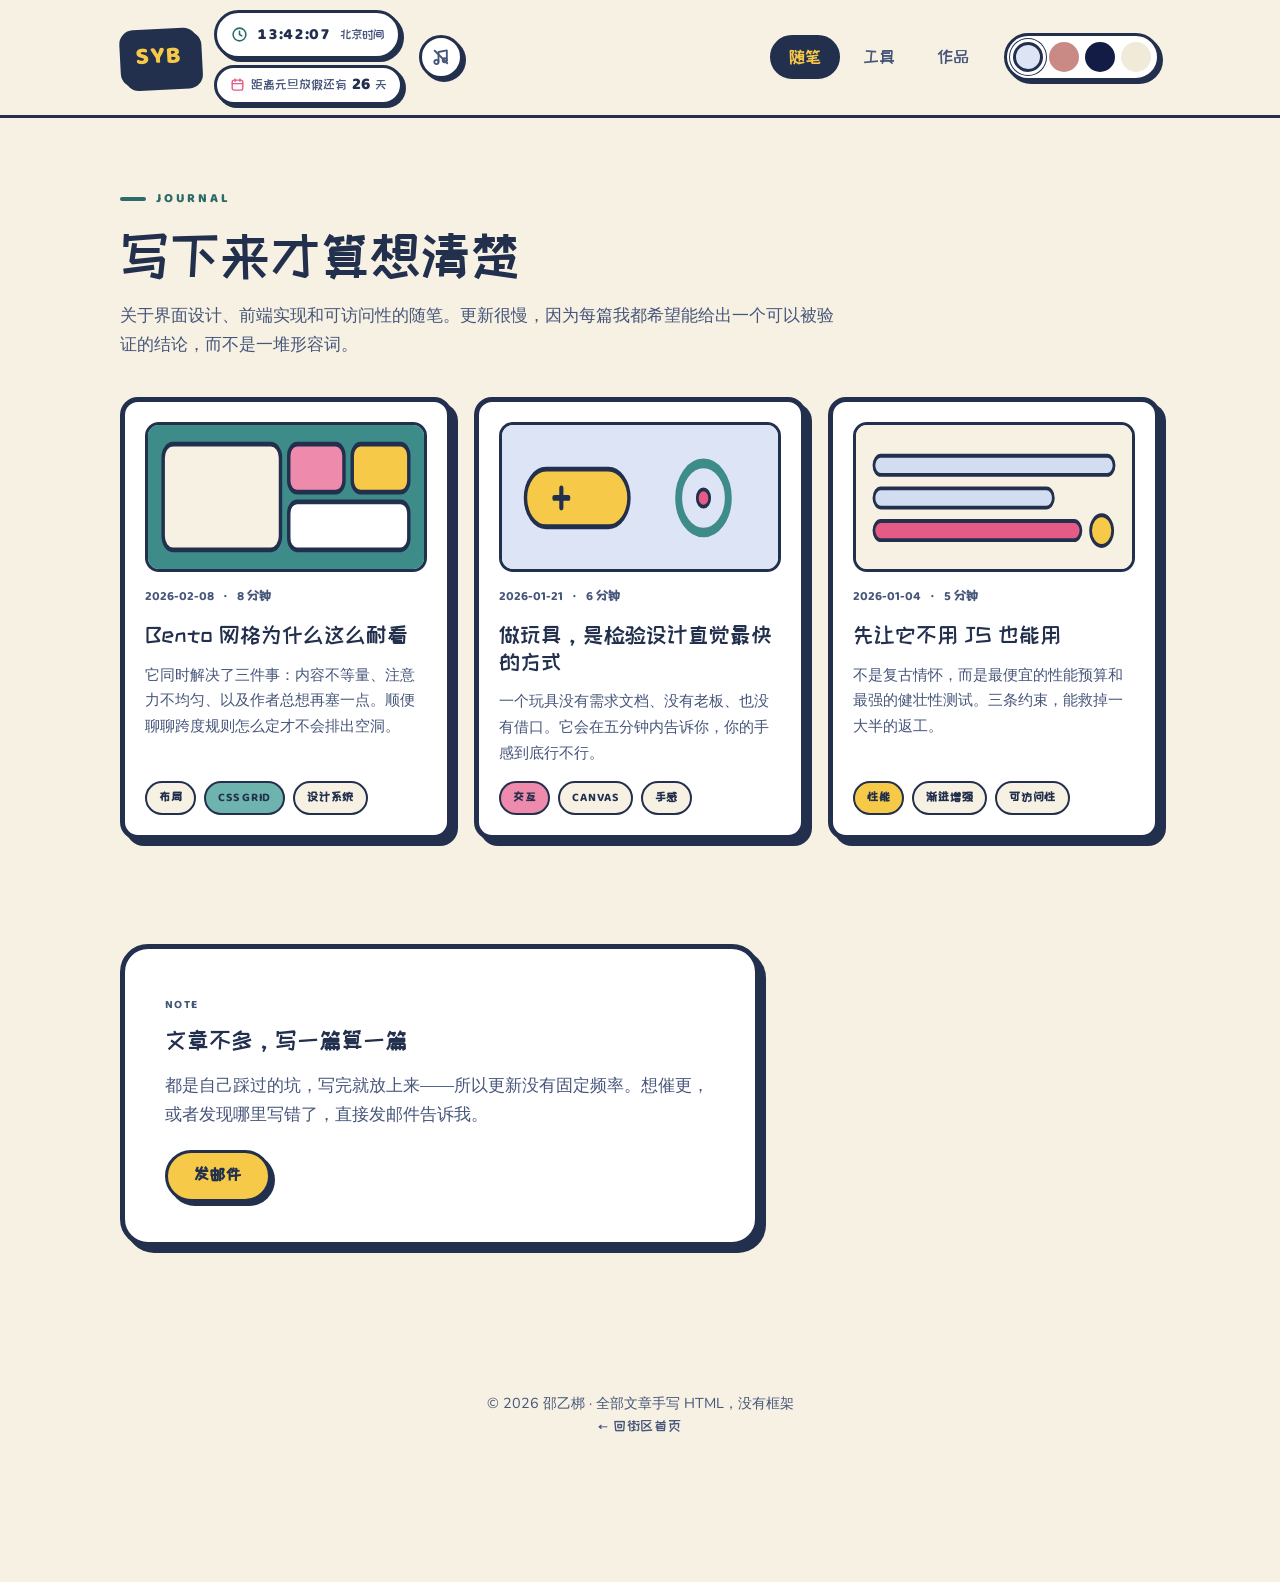
==== blog/index.html @ 56d413c7 "初始提交：手绘街区个人站 - 三个模块：随笔 / 工具 / 作品，首页手绘 SVG 街景 + 编号菜单 - 四套配色（day/dusk/night/print），localStorage 记忆 - 左" ====
<!DOCTYPE html>
<html lang="zh-CN" data-base="..">
<head>
<meta charset="UTF-8">
<meta name="viewport" content="width=device-width, initial-scale=1">
<title>随笔 · Sean 的小街区</title>
<meta name="description" content="关于界面设计、前端实现与可访问性的随笔，写得慢，但每篇都尽量给出可验证的结论。">
<meta name="theme-color" content="#dce4f5">
<link rel="icon" href="data:image/svg+xml,%3Csvg xmlns='http://www.w3.org/2000/svg' viewBox='0 0 32 32'%3E%3Crect width='32' height='32' rx='8' fill='%2322304e'/%3E%3Ctext x='16' y='21.5' font-family='Helvetica,Arial,sans-serif' font-size='11' font-weight='800' fill='%23f7c948' text-anchor='middle'%3ESYB%3C/text%3E%3C/svg%3E">
<link rel="preconnect" href="https://fonts.googleapis.com">
<link rel="preconnect" href="https://fonts.gstatic.com" crossorigin>
<link href="https://fonts.googleapis.com/css2?family=Baloo+2:wght@600;700;800&family=ZCOOL+KuaiLe&family=Nunito:wght@400;600;700;800&display=swap" rel="stylesheet">
<link rel="stylesheet" href="../assets/css/illustrated.css">
<script>
  (function () {
    document.documentElement.classList.add("js");
    try {
      var p = localStorage.getItem("palette");
      if (p) document.documentElement.dataset.palette = p;
    } catch (e) { /* 隐私模式下忽略 */ }
  })();
</script>
</head>
<body>
<a class="skip-link" href="#main">跳到主要内容</a>

<header class="ih">
  <div class="wrap ih__in">
    <a class="logo" href="../index.html">
      SYB
      <span class="sr-only">Sean 的小街区，回到首页</span>
    </a>

    <div class="topbar__left">
      <time class="clock" role="timer" aria-live="off" aria-label="当前北京时间" title="北京时间 · UTC+8">
        <svg viewBox="0 0 24 24" fill="none" stroke="currentColor" stroke-width="2.2" stroke-linecap="round" stroke-linejoin="round" aria-hidden="true"><circle cx="12" cy="12" r="9"/><path d="M12 7.4V12l3.2 2"/></svg>
        <b data-bj-time>--:--:--</b>
        <span class="clock__zone">北京时间</span>
      </time>

      <p class="countdown" data-countdown hidden>
        <svg viewBox="0 0 24 24" fill="none" stroke="currentColor" stroke-width="2.2" stroke-linecap="round" stroke-linejoin="round" aria-hidden="true"><rect x="3.5" y="5" width="17" height="16" rx="3"/><path d="M8 3v4M16 3v4M3.5 10.5h17"/></svg>
        <span data-cd-text>—</span>
      </p>
    </div>

    <button class="music" type="button" id="music-btn" aria-pressed="false" aria-label="打开背景音乐" title="背景音乐：关（点一下播放）">
      <svg viewBox="0 0 24 24" fill="none" stroke="currentColor" stroke-width="2.2" stroke-linecap="round" stroke-linejoin="round" aria-hidden="true">
        <path d="M9 18V6l10-2v12"/>
        <circle cx="6.5" cy="18" r="2.5"/>
        <circle cx="16.5" cy="16" r="2.5"/>
        <path class="music__slash" d="M4.5 4.5l15 15"/>
      </svg>
    </button>
    <nav class="ih__nav" aria-label="主导航">
      <a class="ih__link is-active" href="index.html" aria-current="page">随笔</a>
      <a class="ih__link" href="../tools.html">工具</a>
      <a class="ih__link" href="../works.html">作品</a>
    </nav>
    <div class="topbar__right">
      <div class="palette" role="radiogroup" aria-label="配色主题">
        <button class="palette__dot" type="button" role="radio" aria-checked="true" data-palette-set="day" aria-label="白天" title="白天" style="background:#dce4f5"></button>
        <button class="palette__dot" type="button" role="radio" aria-checked="false" data-palette-set="dusk" aria-label="黄昏" title="黄昏" style="background:#c98a86"></button>
        <button class="palette__dot" type="button" role="radio" aria-checked="false" data-palette-set="night" aria-label="夜晚" title="夜晚" style="background:#131c44"></button>
        <button class="palette__dot" type="button" role="radio" aria-checked="false" data-palette-set="print" aria-label="复古印刷" title="复古印刷" style="background:#f0ead9"></button>
      </div>
    </div>
  </div>
</header>

<main class="page" id="main">
  <div class="wrap">

    <div class="page-head">
      <span class="eyebrow"><i aria-hidden="true"></i> Journal</span>
      <h1>写下来才算想清楚</h1>
      <p class="lede">关于界面设计、前端实现和可访问性的随笔。更新很慢，因为每篇我都希望能给出一个可以被验证的结论，而不是一堆形容词。</p>
    </div>

    <section class="cards" aria-label="文章列表">

      <article class="card card--link">
        <a href="bento-layout.html" style="display:flex;flex-direction:column;gap:14px;height:100%">
          <div class="card__cover" aria-hidden="true">
            <svg viewBox="0 0 400 150" preserveAspectRatio="none">
              <rect width="400" height="150" fill="var(--teal)"/>
              <rect x="22" y="20" width="170" height="110" rx="14" fill="var(--tan)" stroke="var(--ink)" stroke-width="5"/>
              <rect x="204" y="20" width="80" height="50" rx="12" fill="var(--pink-soft)" stroke="var(--ink)" stroke-width="5"/>
              <rect x="296" y="20" width="82" height="50" rx="12" fill="var(--yellow)" stroke="var(--ink)" stroke-width="5"/>
              <rect x="204" y="80" width="174" height="50" rx="12" fill="var(--paper)" stroke="var(--ink)" stroke-width="5"/>
            </svg>
          </div>
          <div class="card__meta"><time datetime="2026-02-08">2026-02-08</time><span>·</span><span>8 分钟</span></div>
          <h3>Bento 网格为什么这么耐看</h3>
          <p class="muted">它同时解决了三件事：内容不等量、注意力不均匀、以及作者总想再塞一点。顺便聊聊跨度规则怎么定才不会排出空洞。</p>
          <div class="work__tags">
            <div class="tags"><span class="tag">布局</span><span class="tag tag--teal">CSS Grid</span><span class="tag">设计系统</span></div>
          </div>
        </a>
      </article>

      <article class="card card--link">
        <a href="toys-that-teach.html" style="display:flex;flex-direction:column;gap:14px;height:100%">
          <div class="card__cover" aria-hidden="true">
            <svg viewBox="0 0 400 150" preserveAspectRatio="none">
              <rect width="400" height="150" fill="var(--sky)"/>
              <rect x="34" y="46" width="150" height="60" rx="30" fill="var(--yellow)" stroke="var(--ink)" stroke-width="5"/>
              <path d="M86 66v20M76 76h20" stroke="var(--ink)" stroke-width="6" stroke-linecap="round"/>
              <circle cx="292" cy="76" r="36" fill="none" stroke="var(--teal)" stroke-width="10"/>
              <circle cx="292" cy="76" r="9" fill="var(--pink)" stroke="var(--ink)" stroke-width="4"/>
            </svg>
          </div>
          <div class="card__meta"><time datetime="2026-01-21">2026-01-21</time><span>·</span><span>6 分钟</span></div>
          <h3>做玩具，是检验设计直觉最快的方式</h3>
          <p class="muted">一个玩具没有需求文档、没有老板、也没有借口。它会在五分钟内告诉你，你的手感到底行不行。</p>
          <div class="work__tags">
            <div class="tags"><span class="tag tag--pink">交互</span><span class="tag">Canvas</span><span class="tag">手感</span></div>
          </div>
        </a>
      </article>

      <article class="card card--link">
        <a href="no-js-first.html" style="display:flex;flex-direction:column;gap:14px;height:100%">
          <div class="card__cover" aria-hidden="true">
            <svg viewBox="0 0 400 150" preserveAspectRatio="none">
              <rect width="400" height="150" fill="var(--tan)"/>
              <rect x="26" y="32" width="348" height="20" rx="10" fill="var(--far-2)" stroke="var(--ink)" stroke-width="4"/>
              <rect x="26" y="66" width="260" height="20" rx="10" fill="var(--far-2)" stroke="var(--ink)" stroke-width="4"/>
              <rect x="26" y="100" width="300" height="20" rx="10" fill="var(--pink)" stroke="var(--ink)" stroke-width="4"/>
              <circle cx="356" cy="110" r="16" fill="var(--yellow)" stroke="var(--ink)" stroke-width="4"/>
            </svg>
          </div>
          <div class="card__meta"><time datetime="2026-01-04">2026-01-04</time><span>·</span><span>5 分钟</span></div>
          <h3>先让它不用 JS 也能用</h3>
          <p class="muted">不是复古情怀，而是最便宜的性能预算和最强的健壮性测试。三条约束，能救掉一大半的返工。</p>
          <div class="work__tags">
            <div class="tags"><span class="tag tag--yellow">性能</span><span class="tag">渐进增强</span><span class="tag">可访问性</span></div>
          </div>
        </a>
      </article>

    </section>

    <section class="section">
      <div class="panel" style="max-width:640px">
        <span class="tile__label">Note</span>
        <h2 class="section__title" style="font-size:1.5rem;margin-top:8px">文章不多，写一篇算一篇</h2>
        <p class="muted">都是自己踩过的坑，写完就放上来——所以更新没有固定频率。想催更，或者发现哪里写错了，直接发邮件告诉我。</p>
        <div class="work__tags" style="margin-top:20px;align-items:center">
          <a class="btn btn--yellow" href="mailto:shaoyibang@163.com?subject=%E5%85%B3%E4%BA%8E%E9%9A%8F%E7%AC%94">发邮件</a>
        </div>
      </div>
    </section>

    <footer class="footer">
      <p>© 2026 邵乙梆 · 全部文章手写 HTML，没有框架</p>
      <p class="mono"><a href="../index.html">← 回街区首页</a></p>
    </footer>
  </div>
</main>

<audio id="bgm" src="../music.mp3" loop preload="none"></audio>
<script src="../assets/js/illustrated.js"></script>
</body>
</html>
---- assets/css/illustrated.css ----
/* =========================================================================
   illustrated.css — 「Sean 的小街区」手绘卡通风
   · 四套配色（day / dusk / night / print）：同一套 SVG，只换变量
   · 同时承载内页（随笔 / 工具 / 作品）的组件，全站风格统一
   ========================================================================= */

/* ---------- 1. 配色令牌 ---------- */
:root,
[data-palette="day"] {
  --sky-top: #e9eef8;
  --sky: #dce4f5;
  --sky-bottom: #cddaf0;
  --sun: #f7c948;
  --sun-halo: #f7c948;
  --halo-op: 0.5;
  --star: 0;

  --far: #c6d4ec;
  --far-2: #d3ddf1;

  --ink: #22304e;          /* SVG 描边 */
  --text: #22304e;         /* HTML 正文 */
  --text-soft: #46557a;
  --page: #f6f1e2;         /* 页面底色 */
  --paper: #ffffff;        /* 卡片底色 */
  --edge: #22304e;         /* 卡片描边 */
  --shadow-ink: #22304e;   /* 硬投影颜色 */

  --tan: #f6f1e2;
  --win: #f6f1e2;
  --glass: #cfe3f2;
  --pink: #e45c86;
  --pink-soft: #ee8aab;
  --teal: #3e8c8a;
  --teal-dark: #2c6b69;
  --teal-light: #6fb3ae;
  --green: #7fa86a;
  --green-dark: #5f8a4e;
  --yellow: #f7c948;
  --bus: #ffc93c;
  --brown: #b07a4a;
  --sand: #e8d9a8;

  --grain: 0;
}

[data-palette="dusk"] {
  --sky-top: #6f63a8;
  --sky: #c98a86;
  --sky-bottom: #f2b072;
  --sun: #ffb347;
  --sun-halo: #ff9a3c;
  --halo-op: 0.55;
  --star: 0.3;

  --far: #8d7ea8;
  --far-2: #a08bb0;

  --ink: #2a2340;
  --text: #2a2340;
  --text-soft: #5b5175;
  --page: #f7e4d0;
  --paper: #fff6ec;
  --edge: #2a2340;
  --shadow-ink: #2a2340;

  --tan: #f6d9bd;
  --win: #ffd9a0;
  --glass: #e8b98f;
  --pink: #c9556f;
  --pink-soft: #e08aa0;
  --teal: #3a7a80;
  --teal-dark: #265a60;
  --teal-light: #6aa0a6;
  --green: #6f8a5a;
  --green-dark: #4f6a3e;
  --yellow: #f7b24a;
  --bus: #f7b24a;
  --brown: #9a6a44;
  --sand: #d8b483;

  --grain: 0;
}

[data-palette="night"] {
  --sky-top: #0a1030;
  --sky: #131c44;
  --sky-bottom: #28325e;
  --sun: #f2efdd;
  --sun-halo: #8fa4d8;
  --halo-op: 0.3;
  --star: 1;

  --far: #1b2547;
  --far-2: #243057;

  --ink: #0a1024;
  --text: #eef1ff;
  --text-soft: #a9b4d8;
  --page: #0d1330;
  --paper: #1a2246;
  --edge: #3d4a72;
  --shadow-ink: rgba(120, 150, 220, 0.22);

  --tan: #1c2650;
  --win: #ffd27a;
  --glass: #3d5a86;
  --pink: #8f3a58;
  --pink-soft: #a85874;
  --teal: #2f7472;
  --teal-dark: #1e5250;
  --teal-light: #3f8a88;
  --green: #44653a;
  --green-dark: #2f4a28;
  --yellow: #ffd27a;
  --bus: #d9a12c;
  --brown: #6b4a2c;
  --sand: #7a6a42;

  --grain: 0;
}

[data-palette="print"] {
  --sky-top: #f2ece0;
  --sky: #f0ead9;
  --sky-bottom: #e8e0cc;
  --sun: #e8b53a;
  --sun-halo: #e8b53a;
  --halo-op: 0.35;
  --star: 0;

  --far: #ddd4bd;
  --far-2: #e6ddc8;

  --ink: #1f1b16;
  --text: #1f1b16;
  --text-soft: #574f42;
  --page: #f0ead9;
  --paper: #fbf7ec;
  --edge: #1f1b16;
  --shadow-ink: #1f1b16;

  --tan: #f2ece0;
  --win: #f7f2e4;
  --glass: #dcd3bc;
  --pink: #d94f4f;
  --pink-soft: #e88b7a;
  --teal: #2f6f6a;
  --teal-dark: #1f4f4b;
  --teal-light: #7fa8a0;
  --green: #7a8f4a;
  --green-dark: #5c6f36;
  --yellow: #e8b53a;
  --bus: #e8b53a;
  --brown: #a5764a;
  --sand: #ddc9a3;

  --grain: 1;
}

/* 全站通用尺寸 */
:root {
  --stroke: 5px;
  --stroke-thin: 3.5px;
  --radius: 28px;
  --radius-sm: 18px;
  --shadow-h: 6px;
  --shadow-v: 6px;

  --font-display: "Baloo 2", "ZCOOL KuaiLe", system-ui, sans-serif;
  --font-cjk: "ZCOOL KuaiLe", "Baloo 2", "PingFang SC", "Microsoft YaHei", sans-serif;
  --font-body: "Nunito", "PingFang SC", "Microsoft YaHei", system-ui, sans-serif;

  --t-fast: 160ms;
  --t-base: 240ms;
  --ease: cubic-bezier(0.34, 1.36, 0.64, 1);
}

/* 给 tools.js 的兼容别名：Canvas 里按这些名字取色 */
:root {
  --surface: var(--paper);
  --surface-2: var(--tan);
  --border: var(--edge);
  --accent: var(--teal-dark);
  --lime: var(--yellow);
}

*,
*::before,
*::after {
  box-sizing: border-box;
}

html {
  scroll-behavior: smooth;
  -webkit-text-size-adjust: 100%;
}

body {
  margin: 0;
  background: var(--page);
  color: var(--text);
  font-family: var(--font-body);
  font-size: 17px;
  line-height: 1.7;
  overflow-x: hidden;
  transition: background var(--t-base) ease, color var(--t-base) ease;
}

body.is-locked {
  overflow: hidden;
}

img,
svg,
canvas {
  display: block;
  max-width: 100%;
}

a {
  color: inherit;
  text-decoration: none;
}

button {
  font: inherit;
  color: inherit;
  border: 0;
  background: none;
  cursor: pointer;
}

h1,
h2,
h3 {
  margin: 0;
  font-family: var(--font-cjk);
  font-weight: 400;
  line-height: 1.18;
}

p {
  margin: 0;
}

ul {
  margin: 0;
  padding: 0;
  list-style: none;
}

:focus-visible {
  outline: 3px solid var(--text);
  outline-offset: 3px;
  border-radius: 8px;
}

.skip-link {
  position: absolute;
  left: 16px;
  top: -80px;
  z-index: 200;
  padding: 12px 20px;
  background: var(--ink);
  color: var(--yellow);
  border-radius: 999px;
  font-family: var(--font-display);
  font-weight: 700;
  transition: top var(--t-fast) var(--ease);
}

.skip-link:focus {
  top: 16px;
}

.sr-only {
  position: absolute;
  width: 1px;
  height: 1px;
  padding: 0;
  margin: -1px;
  overflow: hidden;
  clip: rect(0 0 0 0);
  white-space: nowrap;
  border: 0;
}

.muted { color: var(--text-soft); }
.mono { font-family: var(--font-display); letter-spacing: 0.06em; }

/* ---------- 2. 舞台 ---------- */
.stage {
  position: relative;
  min-height: 100vh;
  min-height: 100svh;
  overflow: hidden;
  background: var(--sky);
}

.scene__sky {
  position: absolute;
  inset: 0;
  background: linear-gradient(180deg, var(--sky-top) 0%, var(--sky) 62%, var(--sky-bottom) 100%);
  transition: background var(--t-base) ease;
}

.scene {
  position: absolute;
  inset: 0;
  width: 100%;
  height: 100%;
}

.scene svg {
  width: 100%;
  height: 100%;
}

/* 印刷配色的半调网点 */
.scene__grain {
  position: absolute;
  inset: 0;
  pointer-events: none;
  opacity: var(--grain);
  background-image: radial-gradient(rgba(31, 27, 22, 0.28) 1px, transparent 1.3px);
  background-size: 6px 6px;
  mix-blend-mode: multiply;
  transition: opacity var(--t-base) ease;
}

/* 场景热区 */
.hotspot {
  cursor: pointer;
  transform-box: fill-box;
  transform-origin: center;
  transition: transform var(--t-base) var(--ease);
}

.hotspot:hover {
  transform: translateY(-5px);
}

.hotspot.is-hit {
  animation: pop 620ms var(--ease);
}

@keyframes pop {
  0% { transform: translateY(0) scale(1); }
  35% { transform: translateY(-12px) scale(1.035); }
  100% { transform: translateY(0) scale(1); }
}

/* 动起来 */
.drift-slow { animation: drift 46s linear infinite; }
.drift-slower { animation: drift 72s linear infinite; }

@keyframes drift {
  from { transform: translateX(0); }
  to { transform: translateX(-1440px); }
}

.bob { animation: bob 3.6s ease-in-out infinite; }
.bob-slow { animation: bob 5.2s ease-in-out infinite; }

@keyframes bob {
  0%, 100% { transform: translateY(0); }
  50% { transform: translateY(-7px); }
}

/* 公交沿街来回跑：起点终点都在画面外，循环处看不出接缝
   负延迟让它一进页面就在街上，而不是先空等十几秒 */
.drive {
  animation: drive 58s linear infinite;
  animation-delay: -26s;
}

@keyframes drive {
  from { transform: translateX(-1800px); }
  to { transform: translateX(1700px); }
}

.puff {
  animation: puff 2.6s ease-out infinite;
  transform-box: fill-box;
  transform-origin: center;
}

.puff-2 { animation-delay: 0.9s; }
.puff-3 { animation-delay: 1.8s; }

@keyframes puff {
  0% { opacity: 0; transform: translate(0, 0) scale(0.5); }
  25% { opacity: 0.85; }
  100% { opacity: 0; transform: translate(-26px, -34px) scale(1.5); }
}

.cloud { animation: float 9s ease-in-out infinite; }
.cloud-2 { animation-duration: 12s; animation-delay: 1.2s; }
.cloud-3 { animation-duration: 14s; animation-delay: 2.4s; }

@keyframes float {
  0%, 100% { transform: translate(0, 0); }
  50% { transform: translate(22px, -10px); }
}

.stars { opacity: var(--star); transition: opacity 600ms ease; }

/* ---------- 3. 顶栏 ---------- */
.topbar {
  position: relative;
  z-index: 20;
  display: flex;
  align-items: center;
  justify-content: space-between;
  gap: 14px;
  flex-wrap: wrap;
  padding: 20px clamp(16px, 3.5vw, 44px);
}

.logo {
  display: inline-flex;
  align-items: center;
  gap: 10px;
  padding: 8px 16px;
  background: var(--ink);
  color: var(--yellow);
  border-radius: 14px;
  font-family: var(--font-display);
  font-size: 1.5rem;
  font-weight: 800;
  letter-spacing: 0.06em;
  transform: rotate(-3deg);
  box-shadow: 4px 4px 0 var(--shadow-ink);
  transition: transform var(--t-base) var(--ease);
  flex: none;
}

.logo:hover {
  transform: rotate(2deg) scale(1.03);
}

.topbar__right {
  display: flex;
  align-items: center;
  gap: 10px;
}

/* 顶栏左上角：北京时间（数字宽度固定，秒跳动时不会左右晃） */
.clock {
  display: inline-flex;
  align-items: center;
  gap: 8px;
  flex: none;
  padding: 8px 14px;
  background: var(--paper);
  color: var(--text);
  border: var(--stroke-thin) solid var(--edge);
  border-radius: 999px;
  box-shadow: 3px 3px 0 var(--shadow-ink);
}

.clock svg {
  width: 17px;
  height: 17px;
  flex: none;
  color: var(--teal-dark);
}

.clock b {
  font-family: var(--font-display);
  font-size: 1rem;
  font-weight: 800;
  letter-spacing: 0.04em;
  font-variant-numeric: tabular-nums;
  font-feature-settings: "tnum" 1;
  white-space: nowrap;
  min-width: 4.7em;
  text-align: center;
}

.clock__zone {
  font-family: var(--font-cjk);
  font-size: 0.78rem;
  color: var(--text-soft);
  white-space: nowrap;
}

/* 顶栏左上角：背景音乐开关（默认关，图标上有一道斜杠） */
.music {
  display: grid;
  place-items: center;
  flex: none;
  width: 44px;
  height: 44px;
  background: var(--paper);
  color: var(--text-soft);
  border: var(--stroke-thin) solid var(--edge);
  border-radius: 999px;
  box-shadow: 3px 3px 0 var(--shadow-ink);
  transition: transform var(--t-fast) var(--ease), background var(--t-fast) var(--ease),
    color var(--t-fast) var(--ease);
}

.music svg {
  width: 20px;
  height: 20px;
}

.music:hover {
  transform: translate(-1px, -1px);
  color: var(--text);
}

.music__slash {
  opacity: 1;
  transition: opacity var(--t-fast) var(--ease);
}

.music.is-on {
  background: var(--teal-dark);
  color: var(--yellow);
}

.music.is-on .music__slash {
  opacity: 0;
}

/* 放着的时候轻轻跳一下，别太吵 */
@media (prefers-reduced-motion: no-preference) {
  .music.is-on svg {
    animation: musicBeat 1.8s ease-in-out infinite;
  }
}

@keyframes musicBeat {
  0%, 100% { transform: scale(1); }
  50% { transform: scale(1.14); }
}

/* 左上角那一组：时钟 + 节假日倒计时，竖着摞 */
.topbar__left {
  display: flex;
  flex-direction: column;
  align-items: flex-start;
  flex: none;
}

.countdown {
  display: inline-flex;
  align-items: center;
  gap: 6px;
  margin-top: 6px;
  padding: 5px 13px;
  background: var(--paper);
  color: var(--text-soft);
  border: var(--stroke-thin) solid var(--edge);
  border-radius: 999px;
  box-shadow: 3px 3px 0 var(--shadow-ink);
  font-family: var(--font-cjk);
  font-size: 0.8rem;
  line-height: 1.4;
  white-space: nowrap;
}

.countdown[hidden] {
  display: none;
}

.countdown svg {
  width: 15px;
  height: 15px;
  flex: none;
  color: var(--pink);
}

.countdown b {
  font-family: var(--font-display);
  font-size: 1.05rem;
  font-weight: 800;
  color: var(--text);
  padding: 0 2px;
}

.icon-btn {
  width: 48px;
  height: 48px;
  display: grid;
  place-items: center;
  flex: none;
  background: var(--ink);
  color: var(--yellow);
  border-radius: 14px;
  box-shadow: 4px 4px 0 var(--shadow-ink);
  transition: transform var(--t-fast) var(--ease), background var(--t-fast) var(--ease);
}

.icon-btn:hover {
  transform: translate(-1px, -1px);
  background: var(--teal-dark);
  color: #fff;
}

.icon-btn:active {
  transform: translate(2px, 2px);
  box-shadow: 1px 1px 0 var(--shadow-ink);
}

.icon-btn svg {
  width: 22px;
  height: 22px;
}

/* 配色切换器 */
.palette {
  display: flex;
  align-items: center;
  gap: 6px;
  padding: 6px;
  background: var(--paper);
  border: var(--stroke-thin) solid var(--edge);
  border-radius: 999px;
  box-shadow: 3px 3px 0 var(--shadow-ink);
}

.palette__dot {
  width: 30px;
  height: 30px;
  border-radius: 50%;
  border: 3px solid transparent;
  padding: 0;
  cursor: pointer;
  position: relative;
  transition: transform var(--t-fast) var(--ease), border-color var(--t-fast) var(--ease);
}

.palette__dot:hover {
  transform: scale(1.12);
}

.palette__dot[aria-checked="true"] {
  border-color: var(--text);
  box-shadow: 0 0 0 3px var(--paper), 0 0 0 4px var(--text);
}

@media (max-width: 620px) {
  .palette {
    padding: 4px;
    gap: 4px;
  }
  .palette__dot {
    width: 26px;
    height: 26px;
  }
}

/* ---------- 4. Hero ---------- */
.hero {
  position: relative;
  z-index: 10;
  display: grid;
  place-items: center;
  padding: 0 20px 120px;
  text-align: center;
  pointer-events: none;
}

.hero > * {
  pointer-events: auto;
}

.hero__kicker {
  font-family: var(--font-display);
  font-size: clamp(0.78rem, 1.6vw, 0.95rem);
  font-weight: 700;
  letter-spacing: 0.34em;
  text-transform: uppercase;
  color: var(--text-soft);
  margin-bottom: 6px;
}

.hero__hi {
  font-size: clamp(0.95rem, 1.8vw, 1.1rem);
  font-weight: 700;
  color: var(--text-soft);
  margin-bottom: 4px;
}

.hero__title {
  font-size: clamp(2.6rem, 8.4vw, 6rem);
  color: var(--text);
  text-shadow: 5px 5px 0 color-mix(in srgb, var(--paper) 78%, transparent);
  letter-spacing: 0.02em;
}

@supports not (color: color-mix(in srgb, red 50%, blue)) {
  .hero__title { text-shadow: 5px 5px 0 rgba(255, 255, 255, 0.75); }
}

.hero__title em {
  font-style: normal;
  color: var(--teal-dark);
}

.hero__link {
  display: inline-flex;
  align-items: center;
  gap: 12px;
  margin-top: 26px;
  font-family: var(--font-display);
  font-size: clamp(0.92rem, 1.8vw, 1.08rem);
  font-weight: 800;
  letter-spacing: 0.14em;
  text-transform: uppercase;
  color: var(--text);
  padding: 6px 4px;
  border-bottom: 3px solid var(--text);
  transition: gap var(--t-fast) var(--ease), color var(--t-fast) var(--ease);
}

.hero__link:hover {
  gap: 20px;
  color: var(--teal-dark);
  border-color: var(--teal-dark);
}

.hero__link i {
  width: 11px;
  height: 11px;
  border-radius: 50%;
  background: currentColor;
  flex: none;
}

/* ---------- 5. 编号菜单 ---------- */
.menu {
  position: fixed;
  inset: 0;
  z-index: 100;
  display: grid;
  align-items: start;
  justify-items: end;
  padding: clamp(16px, 4vh, 42px) clamp(16px, 4vw, 56px);
  background: color-mix(in srgb, var(--sky) 82%, transparent);
  backdrop-filter: blur(7px);
  -webkit-backdrop-filter: blur(7px);
  opacity: 0;
  visibility: hidden;
  transition: opacity var(--t-base) ease, visibility var(--t-base) ease;
}

@supports not (background: color-mix(in srgb, red 50%, blue)) {
  .menu { background: rgba(20, 26, 48, 0.55); }
}

.menu[data-open="true"] {
  opacity: 1;
  visibility: visible;
}

.menu__card {
  position: relative;
  width: min(400px, 100%);
  max-height: 100%;
  overflow-y: auto;
  padding: 24px 24px 22px;
  background: var(--paper);
  border-radius: var(--radius);
  box-shadow: 0 26px 60px rgba(10, 16, 36, 0.3);
  transform: translateY(-14px) scale(0.97);
  transition: transform var(--t-base) var(--ease);
}

.menu[data-open="true"] .menu__card {
  transform: none;
}

.menu__head {
  display: flex;
  align-items: center;
  justify-content: space-between;
  gap: 12px;
  padding-bottom: 14px;
}

.menu__badge {
  display: inline-flex;
  align-items: center;
  gap: 8px;
  font-family: var(--font-display);
  font-size: 1.1rem;
  font-weight: 800;
  letter-spacing: 0.08em;
  color: var(--text);
}

.menu__badge i {
  width: 10px;
  height: 10px;
  border-radius: 50%;
  background: var(--teal);
}

.menu__close {
  width: 44px;
  height: 44px;
}

.menu__list {
  display: flex;
  flex-direction: column;
  border-top: 2px solid color-mix(in srgb, var(--text) 14%, transparent);
}

.menu__item {
  display: flex;
  align-items: center;
  gap: 14px;
  width: 100%;
  min-height: 62px;
  padding: 8px 4px;
  border-bottom: 2px solid color-mix(in srgb, var(--text) 14%, transparent);
  text-align: left;
  transition: padding-left var(--t-fast) var(--ease);
}

.menu__item:hover,
.menu__item:focus-visible {
  padding-left: 12px;
}

.menu__num {
  font-family: var(--font-display);
  font-size: 0.82rem;
  font-weight: 700;
  color: var(--text-soft);
  min-width: 26px;
}

.menu__label {
  font-family: var(--font-cjk);
  font-size: 1.4rem;
  color: var(--text);
}

.menu__en {
  font-family: var(--font-display);
  font-size: 0.72rem;
  font-weight: 700;
  letter-spacing: 0.14em;
  color: var(--text-soft);
  text-transform: uppercase;
  margin-left: 4px;
}

.menu__go {
  margin-left: auto;
  width: 40px;
  height: 40px;
  display: grid;
  place-items: center;
  flex: none;
  background: var(--ink);
  color: var(--yellow);
  border-radius: 50%;
  transition: transform var(--t-fast) var(--ease), background var(--t-fast) var(--ease);
}

.menu__item:hover .menu__go,
.menu__item:focus-visible .menu__go {
  background: var(--teal-dark);
  color: #fff;
  transform: translateX(3px);
}

.menu__go svg { width: 18px; height: 18px; }

.menu__foot { padding-top: 18px; }

.menu__socials {
  display: flex;
  gap: 10px;
  margin-bottom: 16px;
}

.menu__social {
  width: 46px;
  height: 46px;
  display: grid;
  place-items: center;
  background: var(--ink);
  color: var(--yellow);
  border-radius: 14px;
  transition: transform var(--t-fast) var(--ease), background var(--t-fast) var(--ease);
}

.menu__social:hover {
  transform: translateY(-3px);
  background: var(--teal-dark);
  color: #fff;
}

.menu__social svg { width: 21px; height: 21px; }

.menu__mail {
  display: inline-block;
  font-weight: 700;
  font-size: 1rem;
  color: var(--text);
  border-bottom: 2px solid transparent;
  transition: border-color var(--t-fast) var(--ease);
}

.menu__mail:hover { border-color: var(--text); }

.menu__copy {
  margin-top: 6px;
  font-size: 0.8rem;
  color: var(--text-soft);
}

@media (max-width: 620px) {
  .menu {
    justify-items: center;
    align-items: center;
  }
  .menu__card { width: 100%; }
  .menu__en { display: none; }
}

/* ---------- 6. 建筑招牌气泡（点击彩蛋） ---------- */
.sign {
  position: fixed;
  z-index: 120;
  max-width: min(260px, 74vw);
  padding: 12px 18px;
  background: var(--paper);
  color: var(--text);
  border: var(--stroke-thin) solid var(--edge);
  border-radius: 16px;
  box-shadow: 5px 5px 0 var(--shadow-ink);
  font-family: var(--font-cjk);
  font-size: 1.05rem;
  text-align: center;
  pointer-events: none;
  opacity: 0;
  transform: translate(-50%, -100%) translateY(6px) scale(0.94);
  transition: opacity var(--t-fast) ease, transform var(--t-fast) var(--ease);
}

.sign::after {
  content: "";
  position: absolute;
  left: 50%;
  bottom: -11px;
  width: 16px;
  height: 16px;
  margin-left: -8px;
  background: var(--paper);
  border-right: var(--stroke-thin) solid var(--edge);
  border-bottom: var(--stroke-thin) solid var(--edge);
  transform: rotate(45deg);
}

.sign.is-on {
  opacity: 1;
  transform: translate(-50%, -100%) translateY(-8px) scale(1);
}

.sign b {
  display: block;
  font-weight: 400;
}

.sign span {
  display: block;
  font-family: var(--font-body);
  font-size: 0.78rem;
  color: var(--text-soft);
  margin-top: 2px;
}

/* ---------- 7. 波浪分隔 ---------- */
.wave-div {
  display: block;
  width: 100%;
  height: clamp(70px, 11vw, 130px);
  margin-top: -1px;
  background: var(--page);
}

/* ---------- 8. 通用容器与区块 ---------- */
.wrap {
  width: 100%;
  max-width: 1120px;
  margin: 0 auto;
  padding: 0 clamp(18px, 4vw, 40px);
}

.section {
  position: relative;
  padding: clamp(56px, 9vw, 104px) 0;
}

.section__eyebrow,
.eyebrow {
  display: inline-flex;
  align-items: center;
  gap: 10px;
  font-family: var(--font-display);
  font-size: 0.8rem;
  font-weight: 800;
  letter-spacing: 0.22em;
  text-transform: uppercase;
  color: var(--teal-dark);
  margin-bottom: 14px;
}

.section__eyebrow i,
.eyebrow i {
  width: 26px;
  height: 4px;
  border-radius: 99px;
  background: var(--teal-dark);
}

.section__title {
  font-size: clamp(1.9rem, 4.4vw, 3rem);
  margin-bottom: 18px;
}

.section__head {
  display: flex;
  align-items: baseline;
  justify-content: space-between;
  gap: 16px;
  margin-bottom: 18px;
}

.section__lede {
  max-width: 60ch;
  color: var(--text-soft);
  font-size: 1.06rem;
}

.lede {
  color: var(--text-soft);
  font-size: 1.06rem;
}

.panel {
  background: var(--paper);
  border: var(--stroke) solid var(--edge);
  border-radius: var(--radius);
  box-shadow: var(--shadow-h) var(--shadow-v) 0 var(--shadow-ink);
  padding: clamp(24px, 4vw, 40px);
}

/* ---------- 9. 关于 ---------- */
.about {
  display: grid;
  grid-template-columns: 1.35fr 1fr;
  gap: clamp(22px, 4vw, 42px);
  align-items: start;
}

.about__list {
  display: grid;
  gap: 12px;
  margin-top: 20px;
}

.about__list li {
  display: flex;
  gap: 12px;
  align-items: flex-start;
  font-size: 1rem;
}

.about__list svg {
  width: 20px;
  height: 20px;
  flex: none;
  margin-top: 5px;
  color: var(--teal-dark);
}

.about__card {
  background: var(--tan);
  border: var(--stroke-thin) solid var(--edge);
  border-radius: var(--radius-sm);
  box-shadow: 4px 4px 0 var(--shadow-ink);
  padding: 22px;
  text-align: center;
  transform: rotate(-1.4deg);
}

.about__card svg {
  width: min(190px, 70%);
  margin: 0 auto 14px;
}

.about__card b {
  display: block;
  font-family: var(--font-cjk);
  font-size: 1.35rem;
  font-weight: 400;
}

.about__card span {
  font-size: 0.86rem;
  color: var(--text-soft);
}

/* ---------- 10. 卡片 / 作品 ---------- */
.cards {
  display: grid;
  grid-template-columns: repeat(auto-fit, minmax(272px, 1fr));
  gap: 22px;
}

.card,
.work {
  display: flex;
  flex-direction: column;
  gap: 14px;
  padding: 20px;
  background: var(--paper);
  border: var(--stroke) solid var(--edge);
  border-radius: var(--radius-sm);
  box-shadow: var(--shadow-h) var(--shadow-v) 0 var(--shadow-ink);
  transition: transform var(--t-base) var(--ease), box-shadow var(--t-base) var(--ease);
}

.card--link,
.work {
  cursor: pointer;
}

.card--link:hover,
.work:hover {
  transform: translate(-3px, -3px);
  box-shadow: 9px 9px 0 var(--shadow-ink);
}

.card__cover,
.work__art {
  border: var(--stroke-thin) solid var(--edge);
  border-radius: 14px;
  overflow: hidden;
  background: var(--sky);
  flex: none;
}

.card__cover { height: 150px; }
.card__cover svg,
.work__art svg { width: 100%; height: 100%; }

.card h3,
.work h3 { font-size: 1.4rem; }

.card p,
.work p {
  font-size: 0.95rem;
  color: var(--text-soft);
}

.card__meta {
  display: flex;
  align-items: center;
  gap: 10px;
  font-family: var(--font-display);
  font-size: 0.8rem;
  font-weight: 700;
  color: var(--text-soft);
}

.work__tags,
.tags {
  display: flex;
  flex-wrap: wrap;
  gap: 8px;
}

.work__tags { margin-top: auto; }

.tag {
  padding: 5px 12px;
  border: 2.5px solid var(--edge);
  border-radius: 999px;
  font-family: var(--font-display);
  font-size: 0.74rem;
  font-weight: 700;
  letter-spacing: 0.06em;
  text-transform: uppercase;
  background: var(--tan);
  color: var(--text);
  white-space: nowrap;
}

.tag--yellow { background: var(--yellow); }
.tag--pink { background: var(--pink-soft); }
.tag--teal { background: var(--teal-light); }

/* ---------- 11. 工具列表 ---------- */
.tools {
  display: grid;
  grid-template-columns: repeat(auto-fit, minmax(220px, 1fr));
  gap: 20px;
}

.toy {
  display: flex;
  flex-direction: column;
  gap: 10px;
  padding: 18px;
  background: var(--paper);
  border: var(--stroke) solid var(--edge);
  border-radius: var(--radius-sm);
  box-shadow: 4px 4px 0 var(--shadow-ink);
  transition: transform var(--t-base) var(--ease), background var(--t-base) var(--ease);
}

.toy:hover {
  transform: translateY(-5px) rotate(-1deg);
  background: var(--tan);
}

.toy svg { width: 42px; height: 42px; }

.toy b {
  font-family: var(--font-cjk);
  font-size: 1.25rem;
  font-weight: 400;
}

.toy span {
  font-size: 0.9rem;
  color: var(--text-soft);
}

/* ---------- 12. 随笔行 ---------- */
.rows { display: grid; }

.row {
  display: flex;
  align-items: center;
  gap: 18px;
  padding: 20px 8px;
  border-bottom: 3px dashed color-mix(in srgb, var(--text) 24%, transparent);
  transition: padding-left var(--t-fast) var(--ease), background var(--t-fast) var(--ease);
}

.row:first-child {
  border-top: 3px dashed color-mix(in srgb, var(--text) 24%, transparent);
}

.row:hover {
  padding-left: 20px;
  background: color-mix(in srgb, var(--paper) 60%, transparent);
}

.row time {
  font-family: var(--font-display);
  font-size: 0.84rem;
  font-weight: 700;
  color: var(--text-soft);
  min-width: 88px;
}

.row b {
  font-family: var(--font-cjk);
  font-size: 1.28rem;
  font-weight: 400;
}

.row p {
  font-size: 0.92rem;
  color: var(--text-soft);
  margin-top: 2px;
}

.row__go {
  margin-left: auto;
  flex: none;
  width: 42px;
  height: 42px;
  display: grid;
  place-items: center;
  border: var(--stroke-thin) solid var(--edge);
  border-radius: 50%;
  transition: background var(--t-fast) var(--ease), color var(--t-fast) var(--ease);
}

.row:hover .row__go {
  background: var(--ink);
  color: var(--yellow);
}

.row__go svg { width: 18px; height: 18px; }

/* ---------- 13. 按钮 ---------- */
.btn {
  display: inline-flex;
  align-items: center;
  justify-content: center;
  gap: 10px;
  min-height: 52px;
  padding: 0 26px;
  border: var(--stroke-thin) solid var(--edge);
  border-radius: 999px;
  background: var(--paper);
  color: var(--text);
  font-family: var(--font-display);
  font-size: 1rem;
  font-weight: 800;
  letter-spacing: 0.06em;
  text-transform: uppercase;
  box-shadow: 4px 4px 0 var(--shadow-ink);
  cursor: pointer;
  transition: transform var(--t-fast) var(--ease), box-shadow var(--t-fast) var(--ease);
}

.btn:hover {
  transform: translate(-2px, -2px);
  box-shadow: 6px 6px 0 var(--shadow-ink);
}

.btn:active {
  transform: translate(2px, 2px);
  box-shadow: 1px 1px 0 var(--shadow-ink);
}

.btn--yellow { background: var(--yellow); }
.btn--primary { background: var(--yellow); }
.btn--teal { background: var(--teal-light); }
.btn--ghost { background: transparent; }
.btn--sm { min-height: 42px; padding: 0 18px; font-size: 0.86rem; }

.btn svg { width: 19px; height: 19px; }

/* ---------- 14. 联系 / 页脚 ---------- */
.contact {
  position: relative;
  overflow: hidden;
  background: var(--teal);
  border: var(--stroke) solid var(--edge);
  border-radius: var(--radius);
  box-shadow: var(--shadow-h) var(--shadow-v) 0 var(--shadow-ink);
  padding: clamp(28px, 5vw, 52px);
  color: #fff;
  text-align: center;
}

.contact h2 {
  font-size: clamp(1.8rem, 4.4vw, 2.8rem);
  color: #fff;
  text-shadow: 3px 3px 0 rgba(10, 16, 36, 0.35);
}

.contact p {
  max-width: 46ch;
  margin: 14px auto 0;
  color: rgba(255, 255, 255, 0.94);
}

.contact__actions {
  display: flex;
  flex-wrap: wrap;
  gap: 14px;
  justify-content: center;
  margin-top: 26px;
}

.footer {
  padding: 40px 0 46px;
  text-align: center;
  font-size: 0.9rem;
  color: var(--text-soft);
}

/* ---------- 15. 内页：页头与导航 ---------- */
.ih {
  position: sticky;
  top: 0;
  z-index: 60;
  background: color-mix(in srgb, var(--page) 88%, transparent);
  backdrop-filter: blur(10px);
  -webkit-backdrop-filter: blur(10px);
  border-bottom: var(--stroke-thin) solid var(--edge);
}

@supports not (background: color-mix(in srgb, red 50%, blue)) {
  .ih { background: var(--page); }
}

.ih__in {
  display: flex;
  align-items: center;
  gap: 16px;
  min-height: 78px;
  flex-wrap: wrap;
  padding-top: 10px;
  padding-bottom: 10px;
}

.ih__nav {
  display: flex;
  align-items: center;
  gap: 4px;
  margin-left: auto;
  flex-wrap: wrap;
}

.ih__link {
  display: inline-flex;
  align-items: center;
  min-height: 44px;
  padding: 0 16px;
  border: var(--stroke-thin) solid transparent;
  border-radius: 999px;
  font-family: var(--font-cjk);
  font-size: 1.1rem;
  color: var(--text-soft);
  transition: color var(--t-fast) var(--ease), background var(--t-fast) var(--ease),
    border-color var(--t-fast) var(--ease);
}

.ih__link:hover {
  color: var(--text);
  background: var(--tan);
  border-color: var(--edge);
}

.ih__link.is-active {
  background: var(--ink);
  color: var(--yellow);
  border-color: var(--edge);
}

.page {
  padding: clamp(34px, 6vw, 64px) 0 clamp(60px, 9vw, 96px);
}

.page-head {
  max-width: 720px;
  margin-bottom: 38px;
}

.page-head h1 {
  font-size: clamp(2.1rem, 5.5vw, 3.4rem);
  margin-bottom: 14px;
}

/* ---------- 16. 长文排版 ---------- */
.prose {
  max-width: 68ch;
  font-size: 1.05rem;
  line-height: 1.8;
}

.prose > * + * { margin-top: 1.15em; }

.prose h2 {
  font-size: 1.5rem;
  margin-top: 2.2em;
}

.prose h3 {
  font-size: 1.18rem;
  margin-top: 1.8em;
}

.prose a {
  color: var(--teal-dark);
  text-decoration: underline;
  text-underline-offset: 3px;
  text-decoration-thickness: 2px;
}

.prose code {
  font-family: ui-monospace, "SFMono-Regular", Consolas, monospace;
  font-size: 0.88em;
  padding: 2px 6px;
  border-radius: 8px;
  background: var(--tan);
  border: 2px solid var(--edge);
}

.prose pre {
  padding: 18px;
  border-radius: var(--radius-sm);
  background: var(--paper);
  border: var(--stroke-thin) solid var(--edge);
  box-shadow: 4px 4px 0 var(--shadow-ink);
  overflow-x: auto;
  font-size: 0.88rem;
  line-height: 1.62;
}

.prose pre code {
  padding: 0;
  border: 0;
  background: none;
  font-size: 1em;
}

.prose blockquote {
  margin: 1.6em 0;
  padding: 4px 0 4px 20px;
  border-left: 6px solid var(--teal);
  color: var(--text-soft);
  font-family: var(--font-cjk);
  font-size: 1.1rem;
}

.prose ul { list-style: disc; padding-left: 1.4em; }
.prose ol { list-style: decimal; padding-left: 1.4em; }
.prose li + li { margin-top: 0.4em; }

.prose hr {
  border: 0;
  border-top: 3px dashed color-mix(in srgb, var(--text) 26%, transparent);
  margin: 2.4em 0;
}

.prose b,
.prose strong { font-weight: 700; }

.post-head {
  max-width: 68ch;
  margin-bottom: 40px;
}

.post-head h1 {
  font-size: clamp(1.9rem, 5vw, 2.9rem);
  margin-bottom: 16px;
}

.back-link {
  display: inline-flex;
  align-items: center;
  gap: 8px;
  min-height: 44px;
  margin-bottom: 8px;
  font-family: var(--font-cjk);
  font-size: 1.05rem;
  color: var(--text-soft);
  transition: color var(--t-fast) var(--ease), gap var(--t-fast) var(--ease);
}

.back-link:hover {
  color: var(--text);
  gap: 12px;
}

.back-link svg { width: 18px; height: 18px; }

/* ---------- 17. 工具页：画布与控件 ---------- */
.toy-grid {
  display: grid;
  grid-template-columns: repeat(auto-fit, minmax(340px, 1fr));
  gap: 24px;
}

.toy-grid .toy {
  gap: 14px;
  padding: 22px;
  border-radius: var(--radius);
  border-width: var(--stroke);
}

.toy-grid .toy:hover {
  transform: none;
  background: var(--paper);
}

.toy__head {
  display: flex;
  align-items: flex-start;
  justify-content: space-between;
  gap: 14px;
}

.toy__head p {
  font-size: 0.9rem;
  color: var(--text-soft);
  margin-top: 4px;
}

.tile__label {
  font-family: var(--font-display);
  font-size: 0.72rem;
  font-weight: 700;
  letter-spacing: 0.12em;
  text-transform: uppercase;
  color: var(--text-soft);
}

.tile__title {
  font-family: var(--font-cjk);
  font-size: 1.4rem;
  font-weight: 400;
}

.toy__stage {
  position: relative;
  border: var(--stroke-thin) solid var(--edge);
  border-radius: var(--radius-sm);
  background: var(--tan);
  overflow: hidden;
}

.toy__stage canvas {
  width: 100%;
  height: auto;
  touch-action: none;
  cursor: crosshair;
}

.toy__bar {
  display: flex;
  align-items: center;
  gap: 10px;
  flex-wrap: wrap;
}

.toy__stat {
  margin-left: auto;
  font-family: var(--font-display);
  font-size: 0.84rem;
  font-weight: 700;
  color: var(--text-soft);
}

.swatch {
  width: 34px;
  height: 34px;
  border-radius: 50%;
  border: 3px solid var(--edge);
  cursor: pointer;
  padding: 0;
  transition: transform var(--t-fast) var(--ease);
}

.swatch:hover { transform: scale(1.12); }

.swatch[aria-pressed="true"] {
  box-shadow: 0 0 0 3px var(--paper), 0 0 0 5px var(--text);
}

.range {
  width: 108px;
  height: 40px;
  accent-color: var(--teal-dark);
  cursor: pointer;
}

.pad-grid {
  display: grid;
  grid-template-columns: repeat(3, 44px);
  gap: 6px;
}

.pad-grid button {
  min-height: 44px;
  border: var(--stroke-thin) solid var(--edge);
  border-radius: 12px;
  background: var(--tan);
  cursor: pointer;
  display: grid;
  place-items: center;
  transition: background var(--t-fast) var(--ease);
}

.pad-grid button:hover { background: var(--yellow); }
.pad-grid button svg { width: 18px; height: 18px; }

.pad-grid .pad-up { grid-column: 2; }
.pad-grid .pad-left { grid-column: 1; grid-row: 2; }
.pad-grid .pad-down { grid-column: 2; grid-row: 2; }
.pad-grid .pad-right { grid-column: 3; grid-row: 2; }

/* ---------- 18. 响应式 ---------- */
@media (max-width: 860px) {
  .about { grid-template-columns: 1fr; }
  .about__card { transform: none; }
}

@media (max-width: 720px) {
  .toy-grid { grid-template-columns: 1fr; }
}

@media (max-width: 620px) {
  body { font-size: 16px; }
  .hero { padding-bottom: 90px; }
  .row { flex-wrap: wrap; gap: 8px 14px; }
  .row time { min-width: 0; }
  .row__go { width: 38px; height: 38px; }
  .ih__nav { margin-left: 0; width: 100%; }
  .ih__link { padding: 0 12px; font-size: 1rem; }
  .clock { padding: 7px 12px; }
  .clock b { font-size: 0.95rem; }
  .countdown { font-size: 0.72rem; padding: 4px 10px; }
  .countdown svg { display: none; }
}

/* 首页在窄屏收起顶部栏目链接，交给编号菜单 */
@media (max-width: 720px) {
  .topbar .ih__nav { display: none; }
  .topbar__right { margin-left: auto; }
}

/* 窄屏：场景改为「整条街贴底」，文案绝对居中在街道上方的天空里 */
html[data-scene-fit="narrow"] .hero {
  position: absolute;
  left: 0;
  right: 0;
  top: 0;
  bottom: 37%;
  display: grid;
  align-content: center;
  padding: 40px 20px 0;
}

/* ---------- 19. 降低动效 ---------- */
@media (prefers-reduced-motion: reduce) {
  html { scroll-behavior: auto; }
  *,
  *::before,
  *::after {
    animation: none !important;
    transition-duration: 0.001ms !important;
  }
  .hotspot:hover { transform: none; }
}
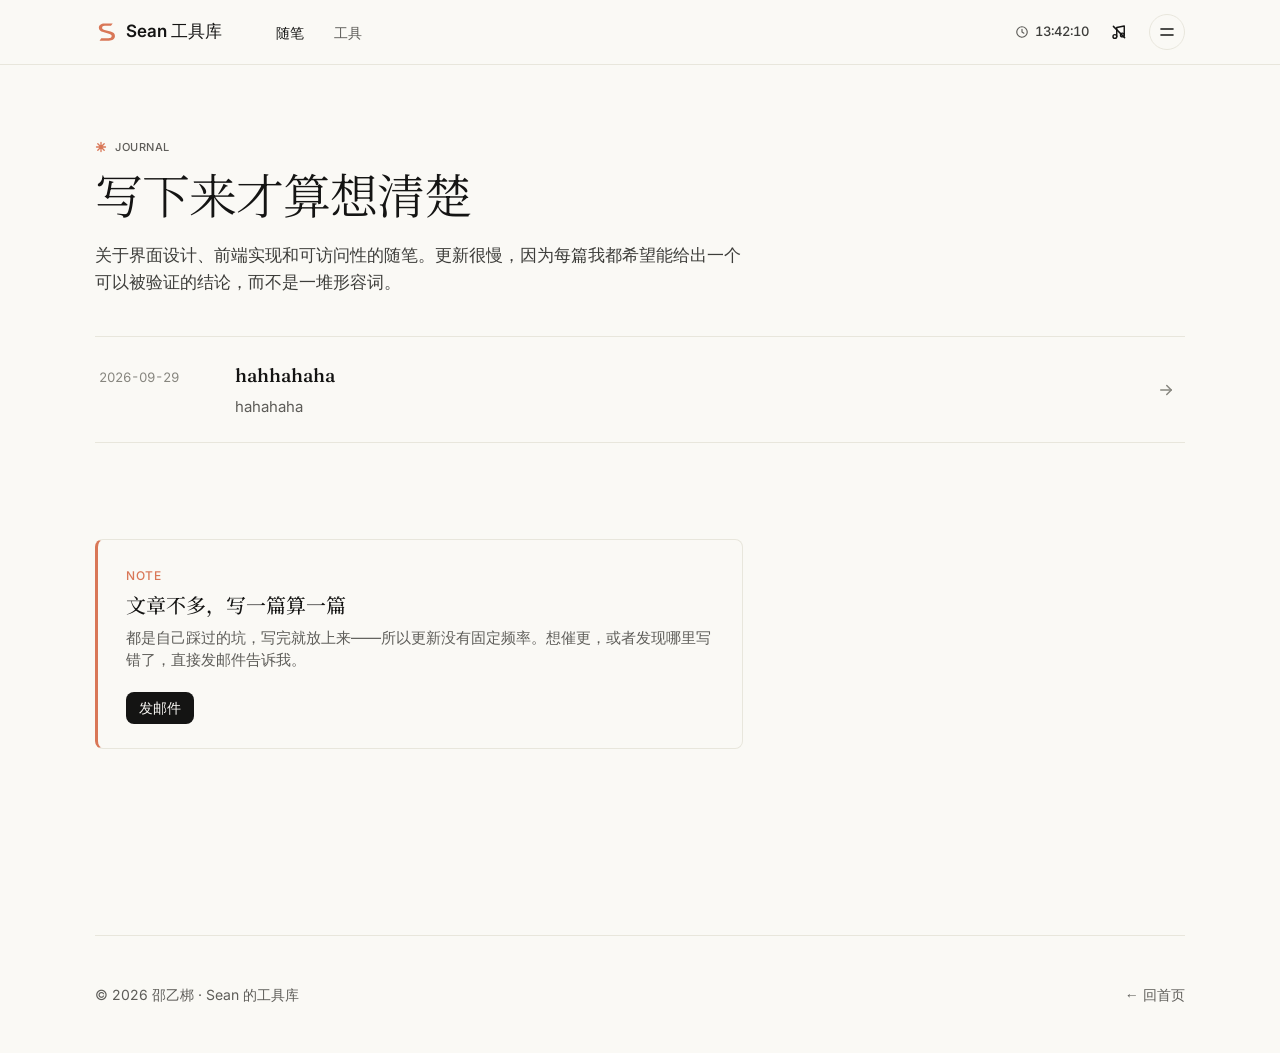
==== commit 7ca03dec: "perf: 字体自托管，全站零第三方请求 原来 5 个页面都外链 fonts.googleapis.com / fonts.gstatic.com。服务器放进 国内之后这两个域名基本拿不到，衬线标题会" ====
--- a/blog/index.html
+++ b/blog/index.html
@@ -1,165 +1,154 @@
 <!DOCTYPE html>
-<html lang="zh-CN" data-base="..">
+<html lang="zh-CN">
 <head>
 <meta charset="UTF-8">
 <meta name="viewport" content="width=device-width, initial-scale=1">
-<title>随笔 · Sean 的小街区</title>
+<title>随笔 · Sean 的工具库</title>
 <meta name="description" content="关于界面设计、前端实现与可访问性的随笔，写得慢，但每篇都尽量给出可验证的结论。">
-<meta name="theme-color" content="#dce4f5">
-<link rel="icon" href="data:image/svg+xml,%3Csvg xmlns='http://www.w3.org/2000/svg' viewBox='0 0 32 32'%3E%3Crect width='32' height='32' rx='8' fill='%2322304e'/%3E%3Ctext x='16' y='21.5' font-family='Helvetica,Arial,sans-serif' font-size='11' font-weight='800' fill='%23f7c948' text-anchor='middle'%3ESYB%3C/text%3E%3C/svg%3E">
-<link rel="preconnect" href="https://fonts.googleapis.com">
-<link rel="preconnect" href="https://fonts.gstatic.com" crossorigin>
-<link href="https://fonts.googleapis.com/css2?family=Baloo+2:wght@600;700;800&family=ZCOOL+KuaiLe&family=Nunito:wght@400;600;700;800&display=swap" rel="stylesheet">
-<link rel="stylesheet" href="../assets/css/illustrated.css">
+<meta name="theme-color" content="#faf9f5">
+<link rel="icon" href="data:image/svg+xml,%3Csvg xmlns='http://www.w3.org/2000/svg' viewBox='0 0 32 32'%3E%3Crect width='32' height='32' rx='7' fill='%23faf9f5'/%3E%3Cg transform='matrix(0.046195,0,0,0.046195,-7.12,-9.26)'%3E%3Cpath fill='%23d97757' d='M 665 300 L 420 300 C 330 300 265 345 265 425 C 265 495 315 530 390 550 L 555 595 C 610 610 635 630 635 665 C 635 705 600 730 540 730 L 335 730 L 285 800 L 555 800 C 655 800 730 750 730 665 C 730 590 680 555 605 535 L 430 488 C 375 473 360 450 360 425 C 360 395 385 370 435 370 L 615 370 Z'/%3E%3C/g%3E%3C/svg%3E">
+<link rel="stylesheet" href="../assets/fonts/fonts.css">
+<link rel="stylesheet" href="../assets/css/site.css">
 <script>
-  (function () {
-    document.documentElement.classList.add("js");
-    try {
-      var p = localStorage.getItem("palette");
-      if (p) document.documentElement.dataset.palette = p;
-    } catch (e) { /* 隐私模式下忽略 */ }
-  })();
+  (function () { document.documentElement.classList.add("js"); })();
 </script>
 </head>
 <body>
 <a class="skip-link" href="#main">跳到主要内容</a>
 
-<header class="ih">
-  <div class="wrap ih__in">
-    <a class="logo" href="../index.html">
-      SYB
-      <span class="sr-only">Sean 的小街区，回到首页</span>
+<header class="site-header">
+  <div class="wrap site-header__in">
+    <a class="brand" href="../index.html">
+      <svg class="brand__mark" width="22" height="22" viewBox="0 0 32 32" aria-hidden="true"><rect width="32" height="32" rx="7" fill="#faf9f5"/><g transform="matrix(0.046195,0,0,0.046195,-7.12,-9.26)"><path fill="#d97757" d="M 665 300 L 420 300 C 330 300 265 345 265 425 C 265 495 315 530 390 550 L 555 595 C 610 610 635 630 635 665 C 635 705 600 730 540 730 L 335 730 L 285 800 L 555 800 C 655 800 730 750 730 665 C 730 590 680 555 605 535 L 430 488 C 375 473 360 450 360 425 C 360 395 385 370 435 370 L 615 370 Z"/></g></svg>
+      Sean 工具库
+      <span class="sr-only">回到首页</span>
     </a>
 
-    <div class="topbar__left">
+    <nav class="nav" aria-label="主导航">
+      <a class="nav__link is-active" href="index.html" aria-current="page">随笔</a>
+      <a class="nav__link" href="../tools.html">工具</a>
+    </nav>
+
+    <div class="site-header__right">
       <time class="clock" role="timer" aria-live="off" aria-label="当前北京时间" title="北京时间 · UTC+8">
-        <svg viewBox="0 0 24 24" fill="none" stroke="currentColor" stroke-width="2.2" stroke-linecap="round" stroke-linejoin="round" aria-hidden="true"><circle cx="12" cy="12" r="9"/><path d="M12 7.4V12l3.2 2"/></svg>
+        <svg viewBox="0 0 24 24" fill="none" stroke="currentColor" stroke-width="2" stroke-linecap="round" stroke-linejoin="round" aria-hidden="true"><circle cx="12" cy="12" r="9"/><path d="M12 7.4V12l3.2 2"/></svg>
         <b data-bj-time>--:--:--</b>
-        <span class="clock__zone">北京时间</span>
       </time>
 
-      <p class="countdown" data-countdown hidden>
-        <svg viewBox="0 0 24 24" fill="none" stroke="currentColor" stroke-width="2.2" stroke-linecap="round" stroke-linejoin="round" aria-hidden="true"><rect x="3.5" y="5" width="17" height="16" rx="3"/><path d="M8 3v4M16 3v4M3.5 10.5h17"/></svg>
-        <span data-cd-text>—</span>
-      </p>
-    </div>
+      <button class="icon-btn music" type="button" id="music-btn" aria-pressed="false" aria-label="打开背景音乐" title="背景音乐：关（点一下播放）">
+        <svg viewBox="0 0 24 24" fill="none" stroke="currentColor" stroke-width="1.9" stroke-linecap="round" stroke-linejoin="round" aria-hidden="true">
+          <path d="M9 18V6l10-2v12"/>
+          <circle cx="6.5" cy="18" r="2.5"/>
+          <circle cx="16.5" cy="16" r="2.5"/>
+          <path class="slash" d="M4.5 4.5l15 15"/>
+        </svg>
+      </button>
 
-    <button class="music" type="button" id="music-btn" aria-pressed="false" aria-label="打开背景音乐" title="背景音乐：关（点一下播放）">
-      <svg viewBox="0 0 24 24" fill="none" stroke="currentColor" stroke-width="2.2" stroke-linecap="round" stroke-linejoin="round" aria-hidden="true">
-        <path d="M9 18V6l10-2v12"/>
-        <circle cx="6.5" cy="18" r="2.5"/>
-        <circle cx="16.5" cy="16" r="2.5"/>
-        <path class="music__slash" d="M4.5 4.5l15 15"/>
-      </svg>
-    </button>
-    <nav class="ih__nav" aria-label="主导航">
-      <a class="ih__link is-active" href="index.html" aria-current="page">随笔</a>
-      <a class="ih__link" href="../tools.html">工具</a>
-      <a class="ih__link" href="../works.html">作品</a>
-    </nav>
-    <div class="topbar__right">
-      <div class="palette" role="radiogroup" aria-label="配色主题">
-        <button class="palette__dot" type="button" role="radio" aria-checked="true" data-palette-set="day" aria-label="白天" title="白天" style="background:#dce4f5"></button>
-        <button class="palette__dot" type="button" role="radio" aria-checked="false" data-palette-set="dusk" aria-label="黄昏" title="黄昏" style="background:#c98a86"></button>
-        <button class="palette__dot" type="button" role="radio" aria-checked="false" data-palette-set="night" aria-label="夜晚" title="夜晚" style="background:#131c44"></button>
-        <button class="palette__dot" type="button" role="radio" aria-checked="false" data-palette-set="print" aria-label="复古印刷" title="复古印刷" style="background:#f0ead9"></button>
-      </div>
+      <button class="icon-btn" type="button" id="menu-open" aria-haspopup="dialog" aria-expanded="false" aria-controls="menu">
+        <span class="sr-only">打开导航菜单</span>
+        <svg viewBox="0 0 24 24" fill="none" stroke="currentColor" stroke-width="2.2" stroke-linecap="round" aria-hidden="true"><path d="M4 8h16M4 16h16"/></svg>
+      </button>
     </div>
   </div>
 </header>
 
-<main class="page" id="main">
+<main id="main">
   <div class="wrap">
 
     <div class="page-head">
-      <span class="eyebrow"><i aria-hidden="true"></i> Journal</span>
+      <span class="eyebrow">
+        <svg class="spike" viewBox="0 0 24 24" fill="none" stroke="currentColor" stroke-width="2.6" stroke-linecap="round" aria-hidden="true"><path d="M12 3v18M3 12h18M5.6 5.6l12.8 12.8M18.4 5.6L5.6 18.4"/></svg>
+        Journal
+      </span>
       <h1>写下来才算想清楚</h1>
       <p class="lede">关于界面设计、前端实现和可访问性的随笔。更新很慢，因为每篇我都希望能给出一个可以被验证的结论，而不是一堆形容词。</p>
     </div>
 
-    <section class="cards" aria-label="文章列表">
+    <section class="rows" aria-label="文章列表">
 
-      <article class="card card--link">
-        <a href="bento-layout.html" style="display:flex;flex-direction:column;gap:14px;height:100%">
-          <div class="card__cover" aria-hidden="true">
-            <svg viewBox="0 0 400 150" preserveAspectRatio="none">
-              <rect width="400" height="150" fill="var(--teal)"/>
-              <rect x="22" y="20" width="170" height="110" rx="14" fill="var(--tan)" stroke="var(--ink)" stroke-width="5"/>
-              <rect x="204" y="20" width="80" height="50" rx="12" fill="var(--pink-soft)" stroke="var(--ink)" stroke-width="5"/>
-              <rect x="296" y="20" width="82" height="50" rx="12" fill="var(--yellow)" stroke="var(--ink)" stroke-width="5"/>
-              <rect x="204" y="80" width="174" height="50" rx="12" fill="var(--paper)" stroke="var(--ink)" stroke-width="5"/>
-            </svg>
-          </div>
-          <div class="card__meta"><time datetime="2026-02-08">2026-02-08</time><span>·</span><span>8 分钟</span></div>
-          <h3>Bento 网格为什么这么耐看</h3>
-          <p class="muted">它同时解决了三件事：内容不等量、注意力不均匀、以及作者总想再塞一点。顺便聊聊跨度规则怎么定才不会排出空洞。</p>
-          <div class="work__tags">
-            <div class="tags"><span class="tag">布局</span><span class="tag tag--teal">CSS Grid</span><span class="tag">设计系统</span></div>
-          </div>
-        </a>
-      </article>
-
-      <article class="card card--link">
-        <a href="toys-that-teach.html" style="display:flex;flex-direction:column;gap:14px;height:100%">
-          <div class="card__cover" aria-hidden="true">
-            <svg viewBox="0 0 400 150" preserveAspectRatio="none">
-              <rect width="400" height="150" fill="var(--sky)"/>
-              <rect x="34" y="46" width="150" height="60" rx="30" fill="var(--yellow)" stroke="var(--ink)" stroke-width="5"/>
-              <path d="M86 66v20M76 76h20" stroke="var(--ink)" stroke-width="6" stroke-linecap="round"/>
-              <circle cx="292" cy="76" r="36" fill="none" stroke="var(--teal)" stroke-width="10"/>
-              <circle cx="292" cy="76" r="9" fill="var(--pink)" stroke="var(--ink)" stroke-width="4"/>
-            </svg>
-          </div>
-          <div class="card__meta"><time datetime="2026-01-21">2026-01-21</time><span>·</span><span>6 分钟</span></div>
-          <h3>做玩具，是检验设计直觉最快的方式</h3>
-          <p class="muted">一个玩具没有需求文档、没有老板、也没有借口。它会在五分钟内告诉你，你的手感到底行不行。</p>
-          <div class="work__tags">
-            <div class="tags"><span class="tag tag--pink">交互</span><span class="tag">Canvas</span><span class="tag">手感</span></div>
-          </div>
-        </a>
-      </article>
-
-      <article class="card card--link">
-        <a href="no-js-first.html" style="display:flex;flex-direction:column;gap:14px;height:100%">
-          <div class="card__cover" aria-hidden="true">
-            <svg viewBox="0 0 400 150" preserveAspectRatio="none">
-              <rect width="400" height="150" fill="var(--tan)"/>
-              <rect x="26" y="32" width="348" height="20" rx="10" fill="var(--far-2)" stroke="var(--ink)" stroke-width="4"/>
-              <rect x="26" y="66" width="260" height="20" rx="10" fill="var(--far-2)" stroke="var(--ink)" stroke-width="4"/>
-              <rect x="26" y="100" width="300" height="20" rx="10" fill="var(--pink)" stroke="var(--ink)" stroke-width="4"/>
-              <circle cx="356" cy="110" r="16" fill="var(--yellow)" stroke="var(--ink)" stroke-width="4"/>
-            </svg>
-          </div>
-          <div class="card__meta"><time datetime="2026-01-04">2026-01-04</time><span>·</span><span>5 分钟</span></div>
-          <h3>先让它不用 JS 也能用</h3>
-          <p class="muted">不是复古情怀，而是最便宜的性能预算和最强的健壮性测试。三条约束，能救掉一大半的返工。</p>
-          <div class="work__tags">
-            <div class="tags"><span class="tag tag--yellow">性能</span><span class="tag">渐进增强</span><span class="tag">可访问性</span></div>
-          </div>
-        </a>
-      </article>
+      <a class="row" href="untitled-2026-09-29.html">
+        <time datetime="2026-09-29">2026-09-29</time>
+        <span>
+          <b>hahhahaha</b>
+          <p>hahahaha</p>
+        </span>
+        <span class="row__go" aria-hidden="true"><svg viewBox="0 0 24 24" fill="none" stroke="currentColor" stroke-width="2" stroke-linecap="round" stroke-linejoin="round"><path d="M5 12h14"/><path d="m13 6 6 6-6 6"/></svg></span>
+      </a>
 
     </section>
 
     <section class="section">
-      <div class="panel" style="max-width:640px">
+      <div class="callout" style="max-width:var(--w-text)">
         <span class="tile__label">Note</span>
-        <h2 class="section__title" style="font-size:1.5rem;margin-top:8px">文章不多，写一篇算一篇</h2>
+        <h3>文章不多，写一篇算一篇</h3>
         <p class="muted">都是自己踩过的坑，写完就放上来——所以更新没有固定频率。想催更，或者发现哪里写错了，直接发邮件告诉我。</p>
-        <div class="work__tags" style="margin-top:20px;align-items:center">
-          <a class="btn btn--yellow" href="mailto:shaoyibang@163.com?subject=%E5%85%B3%E4%BA%8E%E9%9A%8F%E7%AC%94">发邮件</a>
-        </div>
+        <p style="margin:20px 0 0">
+          <a class="btn btn--primary btn--sm" href="mailto:shaoyibang@163.com?subject=%E5%85%B3%E4%BA%8E%E9%9A%8F%E7%AC%94">发邮件</a>
+        </p>
       </div>
     </section>
 
     <footer class="footer">
-      <p>© 2026 邵乙梆 · 全部文章手写 HTML，没有框架</p>
-      <p class="mono"><a href="../index.html">← 回街区首页</a></p>
+      <div class="footer__in">
+        <p>© 2026 邵乙梆 · Sean 的工具库</p>
+        <p class="footer__links"><a href="../index.html">← 回首页</a></p>
+      </div>
     </footer>
   </div>
 </main>
 
+<!-- ================= 编号菜单 ================= -->
+<div class="menu" id="menu" data-open="false" role="dialog" aria-modal="true" aria-label="站点导航">
+  <div class="menu__card" role="document">
+    <div class="menu__head">
+      <span class="menu__badge">
+        <svg class="spike" viewBox="0 0 24 24" fill="none" stroke="currentColor" stroke-width="2.6" stroke-linecap="round" aria-hidden="true"><path d="M12 3v18M3 12h18M5.6 5.6l12.8 12.8M18.4 5.6L5.6 18.4"/></svg>
+        Sean
+      </span>
+      <button class="icon-btn menu__close" type="button" id="menu-close">
+        <span class="sr-only">关闭菜单</span>
+        <svg viewBox="0 0 24 24" fill="none" stroke="currentColor" stroke-width="2.2" stroke-linecap="round" aria-hidden="true"><path d="M6 6l12 12M18 6L6 18"/></svg>
+      </button>
+    </div>
+
+    <ul class="menu__list">
+      <li><a class="menu__item" href="../index.html">
+        <span class="menu__num">01</span><span class="menu__label">首页</span><span class="menu__en">Home</span>
+        <span class="menu__go" aria-hidden="true"><svg viewBox="0 0 24 24" fill="none" stroke="currentColor" stroke-width="2.2" stroke-linecap="round" stroke-linejoin="round"><path d="M9 6l6 6-6 6"/></svg></span>
+      </a></li>
+      <li><a class="menu__item" href="index.html">
+        <span class="menu__num">02</span><span class="menu__label">随笔</span><span class="menu__en">Journal</span>
+        <span class="menu__go" aria-hidden="true"><svg viewBox="0 0 24 24" fill="none" stroke="currentColor" stroke-width="2.2" stroke-linecap="round" stroke-linejoin="round"><path d="M9 6l6 6-6 6"/></svg></span>
+      </a></li>
+      <li><a class="menu__item" href="../tools.html">
+        <span class="menu__num">03</span><span class="menu__label">工具</span><span class="menu__en">Tools</span>
+        <span class="menu__go" aria-hidden="true"><svg viewBox="0 0 24 24" fill="none" stroke="currentColor" stroke-width="2.2" stroke-linecap="round" stroke-linejoin="round"><path d="M9 6l6 6-6 6"/></svg></span>
+      </a></li>
+      <li><a class="menu__item" href="../index.html#contact">
+        <span class="menu__num">04</span><span class="menu__label">联系</span><span class="menu__en">Contact</span>
+        <span class="menu__go" aria-hidden="true"><svg viewBox="0 0 24 24" fill="none" stroke="currentColor" stroke-width="2.2" stroke-linecap="round" stroke-linejoin="round"><path d="M9 6l6 6-6 6"/></svg></span>
+      </a></li>
+    </ul>
+
+    <div class="menu__foot">
+      <div class="menu__socials">
+        <a class="menu__social" href="https://github.com/shaoyibang" target="_blank" rel="noopener me" aria-label="GitHub" title="GitHub">
+          <svg viewBox="0 0 24 24" fill="currentColor" aria-hidden="true"><path d="M12 2a10 10 0 0 0-3.16 19.49c.5.09.68-.22.68-.48v-1.7c-2.78.6-3.37-1.34-3.37-1.34-.45-1.16-1.11-1.47-1.11-1.47-.91-.62.07-.61.07-.61 1 .07 1.53 1.03 1.53 1.03.9 1.53 2.34 1.09 2.91.83.09-.65.35-1.09.63-1.34-2.22-.25-4.56-1.11-4.56-4.95 0-1.09.39-1.98 1.03-2.68-.1-.25-.45-1.27.1-2.65 0 0 .84-.27 2.75 1.02a9.6 9.6 0 0 1 5 0c1.91-1.29 2.75-1.02 2.75-1.02.55 1.38.2 2.4.1 2.65.64.7 1.03 1.59 1.03 2.68 0 3.85-2.35 4.7-4.58 4.94.36.31.68.92.68 1.85v2.74c0 .27.18.58.69.48A10 10 0 0 0 12 2Z"/></svg>
+        </a>
+        <a class="menu__social" href="https://x.com/wulabulafuo" target="_blank" rel="noopener me" aria-label="X（原 Twitter）" title="X">
+          <svg viewBox="0 0 24 24" fill="currentColor" aria-hidden="true"><path d="M14.234 10.162 22.977 0h-2.072l-7.591 8.824L7.251 0H.258l9.168 13.343L.258 24H2.33l8.016-9.318L16.749 24h6.993zm-2.837 3.299-.929-1.329L3.076 1.56h3.182l5.965 8.532.929 1.329 7.754 11.09h-3.182z"/></svg>
+        </a>
+        <a class="menu__social" href="https://space.bilibili.com/66916738" target="_blank" rel="noopener me" aria-label="哔哩哔哩" title="哔哩哔哩">
+          <svg viewBox="0 0 24 24" fill="currentColor" aria-hidden="true"><path d="M17.813 4.653h.854c1.51.054 2.769.578 3.773 1.574 1.004.995 1.524 2.249 1.56 3.76v7.36c-.036 1.51-.556 2.769-1.56 3.773s-2.262 1.524-3.773 1.56H5.333c-1.51-.036-2.769-.556-3.773-1.56S.036 18.858 0 17.347v-7.36c.036-1.511.556-2.765 1.56-3.76 1.004-.996 2.262-1.52 3.773-1.574h.774l-1.174-1.12a1.234 1.234 0 0 1-.373-.906c0-.356.124-.658.373-.907l.027-.027c.267-.249.573-.373.92-.373.347 0 .653.124.92.373L9.653 4.44c.071.071.134.142.187.213h4.267a.836.836 0 0 1 .16-.213l2.853-2.747c.267-.249.573-.373.92-.373.347 0 .662.151.929.4.267.249.391.551.391.907 0 .355-.124.657-.373.906zM5.333 7.24c-.746.018-1.373.276-1.88.773-.506.498-.769 1.13-.786 1.894v7.52c.017.764.28 1.395.786 1.893.507.498 1.134.756 1.88.773h13.334c.746-.017 1.373-.275 1.88-.773.506-.498.769-1.129.786-1.893v-7.52c-.017-.765-.28-1.396-.786-1.894-.507-.497-1.134-.755-1.88-.773zM8 11.107c.373 0 .684.124.933.373.25.249.383.569.4.96v1.173c-.017.391-.15.711-.4.96-.249.25-.56.374-.933.374s-.684-.125-.933-.374c-.25-.249-.383-.569-.4-.96V12.44c0-.373.129-.689.386-.947.258-.257.574-.386.947-.386zm8 0c.373 0 .684.124.933.373.25.249.383.569.4.96v1.173c-.017.391-.15.711-.4.96-.249.25-.56.374-.933.374s-.684-.125-.933-.374c-.25-.249-.383-.569-.4-.96V12.44c.017-.391.15-.711.4-.96.249-.249.56-.373.933-.373Z"/></svg>
+        </a>
+      </div>
+      <a class="menu__mail" href="mailto:shaoyibang@163.com">shaoyibang@163.com</a>
+      <p class="menu__copy">© 2026 邵乙梆 · Sean 的工具库</p>
+    </div>
+  </div>
+</div>
+
 <audio id="bgm" src="../music.mp3" loop preload="none"></audio>
-<script src="../assets/js/illustrated.js"></script>
+<script src="../assets/js/site.js"></script>
 </body>
 </html>
--- a/assets/fonts/fonts.css
+++ b/assets/fonts/fonts.css
@@ -0,0 +1,990 @@
+/* 这个文件是 tools/fonts.mjs 生成的，不要手改。
+   改字体请改 tools/fonts.mjs 里的 FONTS_CSS_URL，然后重跑：
+
+     node tools/fonts.mjs
+
+   里面保留了 Google 原本的 unicode-range 分片，浏览器仍然只下载
+   页面上真正用到的那几片。 */
+/* vietnamese */
+@font-face {
+  font-family: 'Fraunces';
+  font-style: italic;
+  font-weight: 300 700;
+  font-display: swap;
+  src: url(./fraunces/4a4b991d.woff2) format('woff2');
+  unicode-range: U+0102-0103, U+0110-0111, U+0128-0129, U+0168-0169, U+01A0-01A1, U+01AF-01B0, U+0300-0301, U+0303-0304, U+0308-0309, U+0323, U+0329, U+1EA0-1EF9, U+20AB;
+}
+/* latin-ext */
+@font-face {
+  font-family: 'Fraunces';
+  font-style: italic;
+  font-weight: 300 700;
+  font-display: swap;
+  src: url(./fraunces/d1b3fd7a.woff2) format('woff2');
+  unicode-range: U+0100-02BA, U+02BD-02C5, U+02C7-02CC, U+02CE-02D7, U+02DD-02FF, U+0304, U+0308, U+0329, U+1D00-1DBF, U+1E00-1E9F, U+1EF2-1EFF, U+2020, U+20A0-20AB, U+20AD-20C0, U+2113, U+2C60-2C7F, U+A720-A7FF;
+}
+/* latin */
+@font-face {
+  font-family: 'Fraunces';
+  font-style: italic;
+  font-weight: 300 700;
+  font-display: swap;
+  src: url(./fraunces/8fb2c545.woff2) format('woff2');
+  unicode-range: U+0000-00FF, U+0131, U+0152-0153, U+02BB-02BC, U+02C6, U+02DA, U+02DC, U+0304, U+0308, U+0329, U+2000-206F, U+20AC, U+2122, U+2191, U+2193, U+2212, U+2215, U+FEFF, U+FFFD;
+}
+/* vietnamese */
+@font-face {
+  font-family: 'Fraunces';
+  font-style: normal;
+  font-weight: 300 700;
+  font-display: swap;
+  src: url(./fraunces/e83d3396.woff2) format('woff2');
+  unicode-range: U+0102-0103, U+0110-0111, U+0128-0129, U+0168-0169, U+01A0-01A1, U+01AF-01B0, U+0300-0301, U+0303-0304, U+0308-0309, U+0323, U+0329, U+1EA0-1EF9, U+20AB;
+}
+/* latin-ext */
+@font-face {
+  font-family: 'Fraunces';
+  font-style: normal;
+  font-weight: 300 700;
+  font-display: swap;
+  src: url(./fraunces/89349bb9.woff2) format('woff2');
+  unicode-range: U+0100-02BA, U+02BD-02C5, U+02C7-02CC, U+02CE-02D7, U+02DD-02FF, U+0304, U+0308, U+0329, U+1D00-1DBF, U+1E00-1E9F, U+1EF2-1EFF, U+2020, U+20A0-20AB, U+20AD-20C0, U+2113, U+2C60-2C7F, U+A720-A7FF;
+}
+/* latin */
+@font-face {
+  font-family: 'Fraunces';
+  font-style: normal;
+  font-weight: 300 700;
+  font-display: swap;
+  src: url(./fraunces/e75e106b.woff2) format('woff2');
+  unicode-range: U+0000-00FF, U+0131, U+0152-0153, U+02BB-02BC, U+02C6, U+02DA, U+02DC, U+0304, U+0308, U+0329, U+2000-206F, U+20AC, U+2122, U+2191, U+2193, U+2212, U+2215, U+FEFF, U+FFFD;
+}
+/* cyrillic-ext */
+@font-face {
+  font-family: 'Inter';
+  font-style: normal;
+  font-weight: 100 900;
+  font-display: swap;
+  src: url(./inter/0bd3aa02.woff2) format('woff2');
+  unicode-range: U+0460-052F, U+1C80-1C8A, U+20B4, U+2DE0-2DFF, U+A640-A69F, U+FE2E-FE2F;
+}
+/* cyrillic */
+@font-face {
+  font-family: 'Inter';
+  font-style: normal;
+  font-weight: 100 900;
+  font-display: swap;
+  src: url(./inter/663525cf.woff2) format('woff2');
+  unicode-range: U+0301, U+0400-045F, U+0490-0491, U+04B0-04B1, U+2116;
+}
+/* greek-ext */
+@font-face {
+  font-family: 'Inter';
+  font-style: normal;
+  font-weight: 100 900;
+  font-display: swap;
+  src: url(./inter/095d0f20.woff2) format('woff2');
+  unicode-range: U+1F00-1FFF;
+}
+/* greek */
+@font-face {
+  font-family: 'Inter';
+  font-style: normal;
+  font-weight: 100 900;
+  font-display: swap;
+  src: url(./inter/ae0e62f5.woff2) format('woff2');
+  unicode-range: U+0370-0377, U+037A-037F, U+0384-038A, U+038C, U+038E-03A1, U+03A3-03FF;
+}
+/* vietnamese */
+@font-face {
+  font-family: 'Inter';
+  font-style: normal;
+  font-weight: 100 900;
+  font-display: swap;
+  src: url(./inter/076c4ca3.woff2) format('woff2');
+  unicode-range: U+0102-0103, U+0110-0111, U+0128-0129, U+0168-0169, U+01A0-01A1, U+01AF-01B0, U+0300-0301, U+0303-0304, U+0308-0309, U+0323, U+0329, U+1EA0-1EF9, U+20AB;
+}
+/* latin-ext */
+@font-face {
+  font-family: 'Inter';
+  font-style: normal;
+  font-weight: 100 900;
+  font-display: swap;
+  src: url(./inter/b5a272c5.woff2) format('woff2');
+  unicode-range: U+0100-02BA, U+02BD-02C5, U+02C7-02CC, U+02CE-02D7, U+02DD-02FF, U+0304, U+0308, U+0329, U+1D00-1DBF, U+1E00-1E9F, U+1EF2-1EFF, U+2020, U+20A0-20AB, U+20AD-20C0, U+2113, U+2C60-2C7F, U+A720-A7FF;
+}
+/* latin */
+@font-face {
+  font-family: 'Inter';
+  font-style: normal;
+  font-weight: 100 900;
+  font-display: swap;
+  src: url(./inter/2870bcb8.woff2) format('woff2');
+  unicode-range: U+0000-00FF, U+0131, U+0152-0153, U+02BB-02BC, U+02C6, U+02DA, U+02DC, U+0304, U+0308, U+0329, U+2000-206F, U+20AC, U+2122, U+2191, U+2193, U+2212, U+2215, U+FEFF, U+FFFD;
+}
+/* cyrillic-ext */
+@font-face {
+  font-family: 'JetBrains Mono';
+  font-style: normal;
+  font-weight: 300 600;
+  font-display: swap;
+  src: url(./jetbrainsmono/2756c380.woff2) format('woff2');
+  unicode-range: U+0460-052F, U+1C80-1C8A, U+20B4, U+2DE0-2DFF, U+A640-A69F, U+FE2E-FE2F;
+}
+/* cyrillic */
+@font-face {
+  font-family: 'JetBrains Mono';
+  font-style: normal;
+  font-weight: 300 600;
+  font-display: swap;
+  src: url(./jetbrainsmono/5a20067e.woff2) format('woff2');
+  unicode-range: U+0301, U+0400-045F, U+0490-0491, U+04B0-04B1, U+2116;
+}
+/* greek */
+@font-face {
+  font-family: 'JetBrains Mono';
+  font-style: normal;
+  font-weight: 300 600;
+  font-display: swap;
+  src: url(./jetbrainsmono/0e7cfd0e.woff2) format('woff2');
+  unicode-range: U+0370-0377, U+037A-037F, U+0384-038A, U+038C, U+038E-03A1, U+03A3-03FF;
+}
+/* vietnamese */
+@font-face {
+  font-family: 'JetBrains Mono';
+  font-style: normal;
+  font-weight: 300 600;
+  font-display: swap;
+  src: url(./jetbrainsmono/fd17b433.woff2) format('woff2');
+  unicode-range: U+0102-0103, U+0110-0111, U+0128-0129, U+0168-0169, U+01A0-01A1, U+01AF-01B0, U+0300-0301, U+0303-0304, U+0308-0309, U+0323, U+0329, U+1EA0-1EF9, U+20AB;
+}
+/* latin-ext */
+@font-face {
+  font-family: 'JetBrains Mono';
+  font-style: normal;
+  font-weight: 300 600;
+  font-display: swap;
+  src: url(./jetbrainsmono/1cb17b5a.woff2) format('woff2');
+  unicode-range: U+0100-02BA, U+02BD-02C5, U+02C7-02CC, U+02CE-02D7, U+02DD-02FF, U+0304, U+0308, U+0329, U+1D00-1DBF, U+1E00-1E9F, U+1EF2-1EFF, U+2020, U+20A0-20AB, U+20AD-20C0, U+2113, U+2C60-2C7F, U+A720-A7FF;
+}
+/* latin */
+@font-face {
+  font-family: 'JetBrains Mono';
+  font-style: normal;
+  font-weight: 300 600;
+  font-display: swap;
+  src: url(./jetbrainsmono/e7277e71.woff2) format('woff2');
+  unicode-range: U+0000-00FF, U+0131, U+0152-0153, U+02BB-02BC, U+02C6, U+02DA, U+02DC, U+0304, U+0308, U+0329, U+2000-206F, U+20AC, U+2122, U+2191, U+2193, U+2212, U+2215, U+FEFF, U+FFFD;
+}
+@font-face {
+  font-family: 'Noto Serif SC';
+  font-style: normal;
+  font-weight: 300 600;
+  font-display: swap;
+  src: url(./notoserifsc/0a73ab63.woff2) format('woff2');
+  unicode-range: U+1f1e9-1f1f5, U+1f1f7-1f1ff, U+1f21a, U+1f232, U+1f234-1f237, U+1f250-1f251, U+1f300, U+1f302-1f308, U+1f30a-1f311, U+1f315, U+1f319-1f320, U+1f324, U+1f327, U+1f32a, U+1f32c-1f32d, U+1f330-1f357, U+1f359-1f37e;
+}
+@font-face {
+  font-family: 'Noto Serif SC';
+  font-style: normal;
+  font-weight: 300 600;
+  font-display: swap;
+  src: url(./notoserifsc/4ccf37a1.woff2) format('woff2');
+  unicode-range: U+fee3, U+fef3, U+ff03-ff04, U+ff07, U+ff0a, U+ff17-ff19, U+ff1c-ff1d, U+ff20-ff3a, U+ff3c, U+ff3e-ff5b, U+ff5d, U+ff61-ff65, U+ff67-ff6a, U+ff6c, U+ff6f-ff78, U+ff7a-ff7d, U+ff80-ff84, U+ff86, U+ff89-ff8e, U+ff92, U+ff97-ff9b, U+ff9d-ff9f, U+ffe0-ffe4, U+ffe6, U+ffe9, U+ffeb, U+ffed, U+fffc, U+1f004, U+1f170-1f171, U+1f192-1f195, U+1f198-1f19a, U+1f1e6-1f1e8;
+}
+@font-face {
+  font-family: 'Noto Serif SC';
+  font-style: normal;
+  font-weight: 300 600;
+  font-display: swap;
+  src: url(./notoserifsc/e27f82e7.woff2) format('woff2');
+  unicode-range: U+f0a7, U+f0b2, U+f0b7, U+f0c9, U+f0d8, U+f0da, U+f0dc-f0dd, U+f0e0, U+f0e6, U+f0eb, U+f0fc, U+f101, U+f104-f105, U+f107, U+f10b, U+f11b, U+f14b, U+f18a, U+f193, U+f1d6-f1d7, U+f244, U+f27a, U+f296, U+f2ae, U+f471, U+f4b3, U+f610-f611, U+f880-f881, U+f8ec, U+f8f5, U+f8ff, U+f901, U+f90a, U+f92c-f92d, U+f934, U+f937, U+f941, U+f965, U+f967, U+f969, U+f96b, U+f96f, U+f974, U+f978-f979, U+f97e, U+f981, U+f98a, U+f98e, U+f997, U+f99c, U+f9b2, U+f9b5, U+f9ba, U+f9be, U+f9ca, U+f9d0-f9d1, U+f9dd, U+f9e0-f9e1, U+f9e4, U+f9f7, U+fa00-fa01, U+fa08, U+fa0a, U+fa11, U+fb01-fb02, U+fdfc, U+fe0e, U+fe30-fe31, U+fe33-fe44, U+fe49-fe52, U+fe54-fe57, U+fe59-fe66, U+fe68-fe6b, U+fe8e, U+fe92-fe93, U+feae, U+feb8, U+fecb-fecc, U+fee0;
+}
+@font-face {
+  font-family: 'Noto Serif SC';
+  font-style: normal;
+  font-weight: 300 600;
+  font-display: swap;
+  src: url(./notoserifsc/91327a8d.woff2) format('woff2');
+  unicode-range: U+9f83, U+9f85-9f8d, U+9f90-9f91, U+9f94-9f96, U+9f98, U+9f9b-9f9c, U+9f9e, U+9fa0, U+9fa2, U+9ff0-9fff, U+a001, U+a007, U+a025, U+a046-a047, U+a057, U+a072, U+a078-a079, U+a083, U+a085, U+a100, U+a118, U+a132, U+a134, U+a1f4, U+a242, U+a4a6, U+a4aa, U+a4b0-a4b1, U+a4b3, U+a9c1-a9c2, U+ac00-ac01, U+ac04, U+ac08, U+ac10-ac11, U+ac13-ac16, U+ac19, U+ac1c-ac1d, U+ac24, U+ac70-ac71, U+ac74, U+ac77-ac78, U+ac80-ac81, U+ac83, U+ac8c, U+ac90, U+ac9f-aca0, U+aca8-aca9, U+acac, U+acb0, U+acbd, U+acc1, U+acc4, U+ace0-ace1, U+ace4, U+ace8, U+acf3, U+acf5, U+acfc-acfd, U+ad00, U+ad0c, U+ad11, U+ad1c, U+ad34, U+ad50, U+ad64, U+ad6c, U+ad70, U+ad74, U+ad7f, U+ad81, U+ad8c, U+adc0, U+adc8, U+addc, U+ade0, U+adf8-adf9, U+adfc, U+ae00, U+ae08-ae09, U+ae0b, U+ae30, U+ae34, U+ae38, U+ae40, U+ae4a, U+ae4c, U+ae54, U+ae68, U+aebc, U+aed8, U+af2c-af2d;
+}
+@font-face {
+  font-family: 'Noto Serif SC';
+  font-style: normal;
+  font-weight: 300 600;
+  font-display: swap;
+  src: url(./notoserifsc/7546033c.woff2) format('woff2');
+  unicode-range: U+9e30-9e33, U+9e35-9e3b, U+9e3e, U+9e40-9e44, U+9e46-9e4e, U+9e51, U+9e53, U+9e55-9e58, U+9e5a-9e5c, U+9e5e-9e63, U+9e66-9e6e, U+9e71, U+9e73, U+9e75, U+9e78-9e79, U+9e7c-9e7e, U+9e82, U+9e86-9e88, U+9e8b-9e8c, U+9e90-9e91, U+9e93, U+9e95, U+9e97, U+9e9d, U+9ea4-9ea5, U+9ea9-9eaa, U+9eb4-9eb5, U+9eb8-9eba, U+9ebc-9ebf, U+9ec3, U+9ec9, U+9ecd, U+9ed0, U+9ed2-9ed3, U+9ed5-9ed6, U+9ed9, U+9edc-9edd, U+9edf-9ee0, U+9ee2, U+9ee5, U+9ee7-9eea, U+9eef, U+9ef1, U+9ef3-9ef4, U+9ef6, U+9ef9, U+9efb-9efc, U+9efe, U+9f0b, U+9f0d, U+9f10, U+9f14, U+9f17, U+9f19, U+9f22, U+9f29, U+9f2c, U+9f2f, U+9f31, U+9f37, U+9f39, U+9f3d-9f3e, U+9f41, U+9f4a-9f4b, U+9f51-9f52, U+9f61-9f63, U+9f66-9f67, U+9f80-9f81;
+}
+@font-face {
+  font-family: 'Noto Serif SC';
+  font-style: normal;
+  font-weight: 300 600;
+  font-display: swap;
+  src: url(./notoserifsc/6021710e.woff2) format('woff2');
+  unicode-range: U+9c82-9c83, U+9c85-9c8c, U+9c8e-9c92, U+9c94-9c9b, U+9c9e-9ca3, U+9ca5-9ca7, U+9ca9, U+9cab, U+9cad-9cae, U+9cb1-9cb7, U+9cb9-9cbd, U+9cbf-9cc0, U+9cc3, U+9cc5-9cc7, U+9cc9-9cd1, U+9cd3-9cda, U+9cdc-9cdd, U+9cdf, U+9ce1-9ce3, U+9ce5, U+9ce9, U+9cee-9cef, U+9cf3-9cf4, U+9cf6, U+9cfc-9cfd, U+9d02, U+9d08-9d09, U+9d12, U+9d1b, U+9d1e, U+9d26, U+9d28, U+9d37, U+9d3b, U+9d3f, U+9d51, U+9d59, U+9d5c-9d5d, U+9d5f-9d61, U+9d6c, U+9d70, U+9d72, U+9d7a, U+9d7e, U+9d84, U+9d89, U+9d8f, U+9d92, U+9daf, U+9db4, U+9db8, U+9dbc, U+9dc4, U+9dc7, U+9dc9, U+9dd7, U+9ddf, U+9df2, U+9df9-9dfa, U+9e0a, U+9e11, U+9e1a, U+9e1e, U+9e20, U+9e22, U+9e28-9e2c, U+9e2e-9e2f;
+}
+@font-face {
+  font-family: 'Noto Serif SC';
+  font-style: normal;
+  font-weight: 300 600;
+  font-display: swap;
+  src: url(./notoserifsc/58b519f6.woff2) format('woff2');
+  unicode-range: U+9a80, U+9a83, U+9a85, U+9a88-9a8a, U+9a8d-9a8e, U+9a90, U+9a92-9a93, U+9a95-9a96, U+9a98-9a99, U+9a9b-9aa2, U+9aa5, U+9aa7, U+9aaf-9ab1, U+9ab5-9ab6, U+9ab9-9aba, U+9ac0-9ac4, U+9ac8, U+9acb-9acc, U+9ace-9acf, U+9ad1-9ad2, U+9ad9, U+9adf, U+9ae1, U+9ae3, U+9aea-9aeb, U+9aed-9aef, U+9af4, U+9af9, U+9afb, U+9b03-9b04, U+9b06, U+9b08, U+9b0d, U+9b0f-9b10, U+9b13, U+9b18, U+9b1a, U+9b1f, U+9b22-9b23, U+9b25, U+9b27-9b28, U+9b2a, U+9b2f, U+9b31-9b32, U+9b3b, U+9b43, U+9b46-9b49, U+9b4d-9b4e, U+9b51, U+9b56, U+9b58, U+9b5a, U+9b5c, U+9b5f, U+9b61-9b62, U+9b6f, U+9b77, U+9b80, U+9b88, U+9b8b, U+9b8e, U+9b91, U+9b9f-9ba0, U+9ba8, U+9baa-9bab, U+9bad-9bae, U+9bb0-9bb1, U+9bb8, U+9bc9-9bca, U+9bd3, U+9bd6, U+9bdb, U+9be8, U+9bf0-9bf1, U+9c02, U+9c10, U+9c15, U+9c24, U+9c2d, U+9c32, U+9c39, U+9c3b, U+9c40, U+9c47-9c49, U+9c53, U+9c57, U+9c64, U+9c72, U+9c77-9c78, U+9c7b, U+9c7f-9c80;
+}
+@font-face {
+  font-family: 'Noto Serif SC';
+  font-style: normal;
+  font-weight: 300 600;
+  font-display: swap;
+  src: url(./notoserifsc/427edf6a.woff2) format('woff2');
+  unicode-range: U+98dd, U+98e1-98e2, U+98e7-98ea, U+98ec, U+98ee-98ef, U+98f2, U+98f4, U+98fc-98fe, U+9903, U+9905, U+9908, U+990a, U+990c-990d, U+9913-9914, U+9918, U+991a-991b, U+991e, U+9921, U+9928, U+992c, U+992e, U+9935, U+9938-9939, U+993d-993e, U+9945, U+994b-994c, U+9951-9952, U+9954-9955, U+9957, U+995e, U+9963, U+9966-9969, U+996b-996c, U+996f, U+9974-9975, U+9977-9979, U+997d-997e, U+9980-9981, U+9983-9984, U+9987, U+998a-998b, U+998d-9991, U+9993-9995, U+9997-9998, U+99a5, U+99ab, U+99ad-99ae, U+99b1, U+99b3-99b4, U+99bc, U+99bf, U+99c1, U+99c3-99c6, U+99cc, U+99d0, U+99d2, U+99d5, U+99db, U+99dd, U+99e1, U+99ed, U+99f1, U+99ff, U+9a01, U+9a03-9a04, U+9a0e-9a0f, U+9a11-9a13, U+9a19, U+9a1b, U+9a28, U+9a2b, U+9a30, U+9a32, U+9a37, U+9a40, U+9a45, U+9a4a, U+9a4d-9a4e, U+9a52, U+9a55, U+9a57, U+9a5a-9a5b, U+9a5f, U+9a62, U+9a65, U+9a69, U+9a6b, U+9a6e, U+9a75, U+9a77-9a7a, U+9a7d;
+}
+@font-face {
+  font-family: 'Noto Serif SC';
+  font-style: normal;
+  font-weight: 300 600;
+  font-display: swap;
+  src: url(./notoserifsc/6c8438bd.woff2) format('woff2');
+  unicode-range: U+975b-975c, U+9763, U+9765-9766, U+976c-976d, U+9773, U+9776, U+977a, U+977c, U+9784-9785, U+978e-978f, U+9791-9792, U+9794-9795, U+9798, U+979a, U+979e, U+97a3, U+97a5-97a6, U+97a8, U+97ab-97ac, U+97ae-97af, U+97b2, U+97b4, U+97c6, U+97cb-97cc, U+97d3, U+97d8, U+97dc, U+97e1, U+97ea-97eb, U+97ee, U+97fb, U+97fe-97ff, U+9801-9803, U+9805-9806, U+9808, U+980c, U+9810-9814, U+9817-9818, U+981e, U+9820-9821, U+9824, U+9828, U+982b-982d, U+9830, U+9834, U+9838-9839, U+983c, U+9846, U+984d-984f, U+9851-9852, U+9854-9855, U+9857-9858, U+985a-985b, U+9862-9863, U+9865, U+9867, U+986b, U+986f-9871, U+9877-9878, U+987c, U+9880, U+9883, U+9885, U+9889, U+988b-988f, U+9893-9895, U+9899-989b, U+989e-989f, U+98a1-98a2, U+98a5-98a7, U+98a9, U+98af, U+98b1, U+98b6, U+98ba, U+98be, U+98c3-98c4, U+98c6-98c8, U+98cf-98d6, U+98da-98db;
+}
+@font-face {
+  font-family: 'Noto Serif SC';
+  font-style: normal;
+  font-weight: 300 600;
+  font-display: swap;
+  src: url(./notoserifsc/4b6fde50.woff2) format('woff2');
+  unicode-range: U+95c4-95ca, U+95cc-95cd, U+95d4-95d6, U+95d8, U+95e1-95e2, U+95e9, U+95f0-95f1, U+95f3, U+95f6, U+95fc, U+95fe-95ff, U+9602-9604, U+9606-960d, U+960f, U+9611-9613, U+9615-9617, U+9619-961b, U+961d, U+9621, U+9628, U+962f, U+963c-963e, U+9641-9642, U+9649, U+9654, U+965b-965f, U+9661, U+9663, U+9665, U+9667-9668, U+966c, U+9670, U+9672-9674, U+9678, U+967a, U+967d, U+9682, U+9685, U+9688, U+968a, U+968d-968e, U+9695, U+9697-9698, U+969e, U+96a0, U+96a3-96a4, U+96a8, U+96aa, U+96b0-96b1, U+96b3-96b4, U+96b7-96b9, U+96bb-96bd, U+96c9, U+96cb, U+96ce, U+96d1-96d2, U+96d6, U+96d9, U+96db-96dc, U+96de, U+96e0, U+96e3, U+96e9, U+96eb, U+96f0-96f2, U+96f9, U+96ff, U+9701-9702, U+9705, U+9708, U+970a, U+970e-970f, U+9711, U+9719, U+9727, U+972a, U+972d, U+9730, U+973d, U+9742, U+9744, U+9748-9749, U+9750-9751, U+975a;
+}
+@font-face {
+  font-family: 'Noto Serif SC';
+  font-style: normal;
+  font-weight: 300 600;
+  font-display: swap;
+  src: url(./notoserifsc/9b8910f7.woff2) format('woff2');
+  unicode-range: U+94f5, U+94f7, U+94f9, U+94fb-94fd, U+94ff, U+9503-9504, U+9506-9507, U+9509-950a, U+950d-950f, U+9511-9518, U+951a-9520, U+9522, U+9528-952d, U+9530-953a, U+953c-953f, U+9543-9546, U+9548-9550, U+9552-9555, U+9557-955b, U+955d-9568, U+956a-956d, U+9570-9574, U+9583, U+9586, U+9589, U+958e-958f, U+9591-9592, U+9594, U+9598-9599, U+959e-95a0, U+95a2-95a6, U+95a8-95b2, U+95b4, U+95b8-95c3;
+}
+@font-face {
+  font-family: 'Noto Serif SC';
+  font-style: normal;
+  font-weight: 300 600;
+  font-display: swap;
+  src: url(./notoserifsc/b8b23e0e.woff2) format('woff2');
+  unicode-range: U+941c-942b, U+942d-942e, U+9432-9433, U+9435, U+9438, U+943a, U+943e, U+9444, U+944a, U+9451-9452, U+945a, U+9462-9463, U+9465, U+9470-9487, U+948a-9492, U+9494-9498, U+949a, U+949c-949d, U+94a1, U+94a3-94a4, U+94a8, U+94aa-94ad, U+94af, U+94b2, U+94b4-94ba, U+94bc-94c0, U+94c4, U+94c6-94db, U+94de-94ec, U+94ee-94f1, U+94f3;
+}
+@font-face {
+  font-family: 'Noto Serif SC';
+  font-style: normal;
+  font-weight: 300 600;
+  font-display: swap;
+  src: url(./notoserifsc/54873e11.woff2) format('woff2');
+  unicode-range: U+92ec-92ed, U+92f0, U+92f3, U+92f8, U+92fc, U+9304, U+9306, U+9310, U+9312, U+9315, U+9318, U+931a, U+931e, U+9320-9322, U+9324, U+9326-9329, U+932b-932c, U+932f, U+9331-9332, U+9335-9336, U+933e, U+9340-9341, U+934a-9360, U+9362-9363, U+9365-936b, U+936e, U+9375, U+937e, U+9382, U+938a, U+938c, U+938f, U+9393-9394, U+9396-9397, U+939a, U+93a2, U+93a7, U+93ac-93cd, U+93d0-93d1, U+93d6-93d8, U+93de-93df, U+93e1-93e2, U+93e4, U+93f8, U+93fb, U+93fd, U+940e-941a;
+}
+@font-face {
+  font-family: 'Noto Serif SC';
+  font-style: normal;
+  font-weight: 300 600;
+  font-display: swap;
+  src: url(./notoserifsc/e35456d6.woff2) format('woff2');
+  unicode-range: U+9163-9164, U+9169, U+9170, U+9172, U+9174, U+9179-917a, U+917d-917e, U+9182-9183, U+9185, U+918c-918d, U+9190-9191, U+919a, U+919c, U+91a1-91a4, U+91a8, U+91aa-91af, U+91b4-91b5, U+91b8, U+91ba, U+91be, U+91c0-91c1, U+91c6, U+91c8, U+91cb, U+91d0, U+91d2, U+91d7-91d8, U+91dd, U+91e3, U+91e6-91e7, U+91ed, U+91f0, U+91f5, U+91f9, U+9200, U+9205, U+9207-920a, U+920d-920e, U+9210, U+9214-9215, U+921c, U+921e, U+9221, U+9223-9227, U+9229-922a, U+922d, U+9234-9235, U+9237, U+9239-923a, U+923c-9240, U+9244-9246, U+9249, U+924e-924f, U+9251, U+9253, U+9257, U+925b, U+925e, U+9262, U+9264-9266, U+9268, U+926c, U+926f, U+9271, U+927b, U+927e, U+9280, U+9283, U+9285-928a, U+928e, U+9291, U+9293, U+9296, U+9298, U+929c-929d, U+92a8, U+92ab-92ae, U+92b3, U+92b6-92b7, U+92b9, U+92c1, U+92c5-92c6, U+92c8, U+92cc, U+92d0, U+92d2, U+92e4, U+92ea;
+}
+@font-face {
+  font-family: 'Noto Serif SC';
+  font-style: normal;
+  font-weight: 300 600;
+  font-display: swap;
+  src: url(./notoserifsc/572e1344.woff2) format('woff2');
+  unicode-range: U+9004, U+900b, U+9011, U+9015-9016, U+901e, U+9021, U+9026, U+902d, U+902f, U+9031, U+9035-9036, U+9039-903a, U+9041, U+9044-9046, U+904a, U+904f-9052, U+9054-9055, U+9058-9059, U+905b-905e, U+9060-9062, U+9068-9069, U+906f, U+9072, U+9074, U+9076-907a, U+907c-907d, U+9081, U+9083, U+9085, U+9087-908b, U+908f, U+9095, U+9097, U+9099-909b, U+909d, U+90a0-90a1, U+90a8-90a9, U+90ac, U+90b0, U+90b2-90b4, U+90b6, U+90b8, U+90ba, U+90bd-90be, U+90c3-90c5, U+90c7-90c8, U+90cf-90d0, U+90d3, U+90d5, U+90d7, U+90da-90dc, U+90de, U+90e2, U+90e4, U+90e6-90e7, U+90ea-90eb, U+90ef, U+90f4-90f5, U+90f7, U+90fe-9100, U+9104, U+9109, U+910c, U+9112, U+9114-9115, U+9118, U+911c, U+911e, U+9120, U+9122-9123, U+9127, U+912d, U+912f-9132, U+9139-913a, U+9143, U+9146, U+9149-914a, U+914c, U+914e-9150, U+9154, U+9157, U+915a, U+915d-915e, U+9161-9162;
+}
+@font-face {
+  font-family: 'Noto Serif SC';
+  font-style: normal;
+  font-weight: 300 600;
+  font-display: swap;
+  src: url(./notoserifsc/df1bd445.woff2) format('woff2');
+  unicode-range: U+8e41-8e42, U+8e47, U+8e49-8e4b, U+8e50-8e53, U+8e59-8e5a, U+8e5f-8e60, U+8e64, U+8e69, U+8e6c, U+8e70, U+8e74, U+8e76, U+8e7a-8e7c, U+8e7f, U+8e84-8e85, U+8e87, U+8e89, U+8e8b, U+8e8d, U+8e8f-8e90, U+8e94, U+8e99, U+8e9c, U+8e9e, U+8eaa, U+8eac, U+8eb0, U+8eb6, U+8ec0, U+8ec6, U+8eca-8ece, U+8ed2, U+8eda, U+8edf, U+8ee2, U+8eeb, U+8ef8, U+8efb-8efe, U+8f03, U+8f09, U+8f0b, U+8f12-8f15, U+8f1b, U+8f1d, U+8f1f, U+8f29-8f2a, U+8f2f, U+8f36, U+8f38, U+8f3b, U+8f3e-8f3f, U+8f44-8f45, U+8f49, U+8f4d-8f4e, U+8f5f, U+8f6b, U+8f6d, U+8f71-8f73, U+8f75-8f76, U+8f78-8f7a, U+8f7c, U+8f7e, U+8f81-8f82, U+8f84, U+8f87, U+8f8a-8f8b, U+8f8d-8f8f, U+8f94-8f95, U+8f97-8f9a, U+8fa6, U+8fad-8faf, U+8fb2, U+8fb5-8fb7, U+8fba-8fbc, U+8fbf, U+8fc2, U+8fcb, U+8fcd, U+8fd3, U+8fd5, U+8fd7, U+8fda, U+8fe2-8fe5, U+8fe8-8fe9, U+8fee, U+8ff3-8ff4, U+8ff8, U+8ffa;
+}
+@font-face {
+  font-family: 'Noto Serif SC';
+  font-style: normal;
+  font-weight: 300 600;
+  font-display: swap;
+  src: url(./notoserifsc/c32b80f9.woff2) format('woff2');
+  unicode-range: U+8cbd, U+8cbf-8cc4, U+8cc7-8cc8, U+8cca, U+8ccd, U+8cd1, U+8cd3, U+8cdb-8cdc, U+8cde, U+8ce0, U+8ce2-8ce4, U+8ce6-8ce8, U+8cea, U+8ced, U+8cf4, U+8cf8, U+8cfa, U+8cfc-8cfd, U+8d04-8d05, U+8d07-8d08, U+8d0a, U+8d0d, U+8d0f, U+8d13-8d14, U+8d16, U+8d1b, U+8d20, U+8d30, U+8d32-8d33, U+8d36, U+8d3b, U+8d3d, U+8d40, U+8d42-8d43, U+8d45-8d46, U+8d48-8d4a, U+8d4d, U+8d51, U+8d53, U+8d55, U+8d59, U+8d5c-8d5d, U+8d5f, U+8d61, U+8d66-8d67, U+8d6a, U+8d6d, U+8d71, U+8d73, U+8d84, U+8d90-8d91, U+8d94-8d95, U+8d99, U+8da8, U+8daf, U+8db1, U+8db5, U+8db8, U+8dba, U+8dbc, U+8dbf, U+8dc2, U+8dc4, U+8dc6, U+8dcb, U+8dce-8dcf, U+8dd6-8dd7, U+8dda-8ddb, U+8dde, U+8de1, U+8de3-8de4, U+8de9, U+8deb-8dec, U+8df0-8df1, U+8df6-8dfd, U+8e05, U+8e07, U+8e09-8e0a, U+8e0c, U+8e0e, U+8e10, U+8e14, U+8e1d-8e1f, U+8e23, U+8e26, U+8e2b-8e31, U+8e34-8e35, U+8e39-8e3a, U+8e3d, U+8e40;
+}
+@font-face {
+  font-family: 'Noto Serif SC';
+  font-style: normal;
+  font-weight: 300 600;
+  font-display: swap;
+  src: url(./notoserifsc/54fbd776.woff2) format('woff2');
+  unicode-range: U+8b80, U+8b83, U+8b8a, U+8b8c, U+8b90, U+8b93, U+8b99-8b9a, U+8ba0, U+8ba3, U+8ba5-8ba7, U+8baa-8bac, U+8bb4-8bb5, U+8bb7, U+8bb9, U+8bc2-8bc3, U+8bc5, U+8bcb-8bcc, U+8bce-8bd0, U+8bd2-8bd4, U+8bd6, U+8bd8-8bd9, U+8bdc, U+8bdf, U+8be3-8be4, U+8be7-8be9, U+8beb-8bec, U+8bee, U+8bf0, U+8bf2-8bf3, U+8bf6, U+8bf9, U+8bfc-8bfd, U+8bff-8c00, U+8c02, U+8c04, U+8c06-8c07, U+8c0c, U+8c0f, U+8c11-8c12, U+8c14-8c1b, U+8c1d-8c21, U+8c24-8c25, U+8c27, U+8c2a-8c2c, U+8c2e-8c30, U+8c32-8c36, U+8c3f, U+8c47-8c4c, U+8c4e-8c50, U+8c54-8c56, U+8c62, U+8c68, U+8c6c, U+8c73, U+8c78, U+8c7a, U+8c82, U+8c85, U+8c89-8c8a, U+8c8d-8c8e, U+8c90, U+8c93-8c94, U+8c98, U+8c9d-8c9e, U+8ca0-8ca2, U+8ca7-8cac, U+8caf-8cb0, U+8cb3-8cb4, U+8cb6-8cb9, U+8cbb-8cbc;
+}
+@font-face {
+  font-family: 'Noto Serif SC';
+  font-style: normal;
+  font-weight: 300 600;
+  font-display: swap;
+  src: url(./notoserifsc/a1dddd45.woff2) format('woff2');
+  unicode-range: U+8a15-8a18, U+8a1a-8a1b, U+8a1d, U+8a1f, U+8a22-8a23, U+8a25, U+8a2b, U+8a2d, U+8a31, U+8a33-8a34, U+8a36-8a38, U+8a3a, U+8a3c, U+8a3e, U+8a40-8a41, U+8a46, U+8a48, U+8a50, U+8a52, U+8a54-8a55, U+8a58, U+8a5b, U+8a5d-8a63, U+8a66, U+8a69-8a6b, U+8a6d-8a6e, U+8a70, U+8a72-8a73, U+8a7a, U+8a85, U+8a87, U+8a8a, U+8a8c-8a8d, U+8a90-8a92, U+8a95, U+8a98, U+8aa0-8aa1, U+8aa3-8aa6, U+8aa8-8aa9, U+8aac-8aae, U+8ab0, U+8ab2, U+8ab8-8ab9, U+8abc, U+8abe-8abf, U+8ac7, U+8acf, U+8ad2, U+8ad6-8ad7, U+8adb-8adc, U+8adf, U+8ae1, U+8ae6-8ae8, U+8aeb, U+8aed-8aee, U+8af1, U+8af3-8af4, U+8af7-8af8, U+8afa, U+8afe, U+8b00-8b02, U+8b07, U+8b0a, U+8b0c, U+8b0e, U+8b10, U+8b17, U+8b19, U+8b1b, U+8b1d, U+8b20-8b21, U+8b26, U+8b28, U+8b2c, U+8b33, U+8b39, U+8b3e-8b3f, U+8b41, U+8b45, U+8b49, U+8b4c, U+8b4f, U+8b57-8b58, U+8b5a, U+8b5c, U+8b5e, U+8b60, U+8b6c, U+8b6f-8b70, U+8b72, U+8b74, U+8b77, U+8b7d;
+}
+@font-face {
+  font-family: 'Noto Serif SC';
+  font-style: normal;
+  font-weight: 300 600;
+  font-display: swap;
+  src: url(./notoserifsc/a7001a31.woff2) format('woff2');
+  unicode-range: U+8882, U+8884-8886, U+8888, U+888f, U+8892-8893, U+889b, U+88a2, U+88a4, U+88a6, U+88a8, U+88aa, U+88ae, U+88b1, U+88b4, U+88b7, U+88bc, U+88c0, U+88c6-88c9, U+88ce-88cf, U+88d1-88d3, U+88d8, U+88db-88dd, U+88df, U+88e1-88e3, U+88e5, U+88e8, U+88ec, U+88f0-88f1, U+88f3-88f4, U+88fc-88fe, U+8900, U+8902, U+8906-8907, U+8909-890c, U+8912-8915, U+8918-891b, U+8921, U+8925, U+892b, U+8930, U+8932, U+8934, U+8936, U+893b, U+893d, U+8941, U+894c, U+8955-8956, U+8959, U+895c, U+895e-8960, U+8966, U+896a, U+896c, U+896f-8970, U+8972, U+897b, U+897e, U+8980, U+8983, U+8985, U+8987-8988, U+898c, U+898f, U+8993, U+8997, U+899a, U+89a1, U+89a7, U+89a9-89aa, U+89b2-89b3, U+89b7, U+89c0, U+89c7, U+89ca-89cc, U+89ce-89d1, U+89d6, U+89da, U+89dc, U+89de, U+89e5, U+89e7, U+89eb, U+89ef, U+89f1, U+89f3-89f4, U+89f8, U+89ff, U+8a01-8a03, U+8a07-8a0a, U+8a0e-8a0f, U+8a13;
+}
+@font-face {
+  font-family: 'Noto Serif SC';
+  font-style: normal;
+  font-weight: 300 600;
+  font-display: swap;
+  src: url(./notoserifsc/d4859fe0.woff2) format('woff2');
+  unicode-range: U+86f4, U+86f8-86f9, U+86fb, U+86fe, U+8703, U+8706-870a, U+870d, U+8711-8713, U+871a, U+871e, U+8722-8723, U+8725, U+8729, U+872e, U+8731, U+8734, U+8737, U+873a-873b, U+873e-8740, U+8742, U+8747-8748, U+8753, U+8755, U+8757-8758, U+875d, U+875f, U+8762-8766, U+8768, U+876e, U+8770, U+8772, U+8775, U+8778, U+877b-877e, U+8782, U+8785, U+8788, U+878b, U+8793, U+8797, U+879a, U+879e-87a0, U+87a2-87a3, U+87a8, U+87ab-87ad, U+87af, U+87b3, U+87b5, U+87bd, U+87c0, U+87c4, U+87c6, U+87ca-87cb, U+87d1-87d2, U+87db-87dc, U+87de, U+87e0, U+87e5, U+87ea, U+87ec, U+87ee, U+87f2-87f3, U+87fb, U+87fd-87fe, U+8802-8803, U+8805, U+880a-880b, U+880d, U+8813-8816, U+8819, U+881b, U+881f, U+8821, U+8823, U+8831-8832, U+8835-8836, U+8839, U+883b-883c, U+8844, U+8846, U+884a, U+884e, U+8852-8853, U+8855, U+8859, U+885b, U+885d-885e, U+8862, U+8864, U+8869-886a, U+886e-886f, U+8872, U+8879, U+887d-887f;
+}
+@font-face {
+  font-family: 'Noto Serif SC';
+  font-style: normal;
+  font-weight: 300 600;
+  font-display: swap;
+  src: url(./notoserifsc/1cd78fb4.woff2) format('woff2');
+  unicode-range: U+8548, U+854e, U+8553, U+8556-8557, U+8559, U+855e, U+8561, U+8564-8565, U+8568-856a, U+856d, U+856f-8570, U+8572, U+8576, U+8579-857b, U+8580, U+8585-8586, U+8588, U+858a, U+858f, U+8591, U+8594, U+8599, U+859c, U+85a2, U+85a4, U+85a6, U+85a8-85a9, U+85ab-85ac, U+85ae, U+85b7-85b9, U+85be, U+85c1, U+85c7, U+85cd, U+85d0, U+85d3, U+85d5, U+85dc-85dd, U+85df-85e0, U+85e5-85e6, U+85e8-85ea, U+85f4, U+85f9, U+85fe-85ff, U+8602, U+8605-8607, U+860a-860b, U+8616, U+8618, U+861a, U+8627, U+8629, U+862d, U+8638, U+863c, U+863f, U+864d, U+864f, U+8652-8655, U+865b-865c, U+865f, U+8662, U+8667, U+866c, U+866e, U+8671, U+8675, U+867a-867c, U+867f, U+868b, U+868d, U+8693, U+869c-869d, U+86a1, U+86a3-86a4, U+86a7-86a9, U+86ac, U+86af-86b1, U+86b4-86b6, U+86ba, U+86c0, U+86c4, U+86c6, U+86c9-86ca, U+86cd-86d1, U+86d4, U+86d8, U+86de-86df, U+86e4, U+86e6, U+86e9, U+86ed, U+86ef-86f3;
+}
+@font-face {
+  font-family: 'Noto Serif SC';
+  font-style: normal;
+  font-weight: 300 600;
+  font-display: swap;
+  src: url(./notoserifsc/52ee72ec.woff2) format('woff2');
+  unicode-range: U+83c5, U+83c8-83c9, U+83cb, U+83d1, U+83d3-83d6, U+83d8, U+83db, U+83dd, U+83df, U+83e1, U+83e5, U+83ea-83eb, U+83f0, U+83f4, U+83f8-83f9, U+83fb, U+83fd, U+83ff, U+8401, U+8406, U+840a-840b, U+840f, U+8411, U+8418, U+841c, U+8420, U+8422-8424, U+8426, U+8429, U+842c, U+8438-8439, U+843b-843c, U+843f, U+8446-8447, U+8449, U+844e, U+8451-8452, U+8456, U+8459-845a, U+845c, U+8462, U+8466, U+846d, U+846f-8470, U+8473, U+8476-8478, U+847a, U+847d, U+8484-8485, U+8487, U+8489, U+848c, U+848e, U+8490, U+8493-8494, U+8497, U+849b, U+849e-849f, U+84a1, U+84a5, U+84a8, U+84af, U+84b4, U+84b9-84bf, U+84c1-84c2, U+84c5-84c7, U+84ca-84cb, U+84cd, U+84d0-84d1, U+84d3, U+84d6, U+84df-84e0, U+84e2-84e3, U+84e5-84e7, U+84ee, U+84f3, U+84f6, U+84fa, U+84fc, U+84ff-8500, U+850c, U+8511, U+8514-8515, U+8517-8518, U+851f, U+8523, U+8525-8526, U+8529, U+852b, U+852d, U+8532, U+8534-8535, U+8538-853a, U+853c, U+8543, U+8545;
+}
+@font-face {
+  font-family: 'Noto Serif SC';
+  font-style: normal;
+  font-weight: 300 600;
+  font-display: swap;
+  src: url(./notoserifsc/52cbd18e.woff2) format('woff2');
+  unicode-range: U+82bc, U+82be, U+82c0-82c2, U+82c4-82c8, U+82ca-82cc, U+82ce, U+82d0, U+82d2-82d3, U+82d5-82d6, U+82d8-82d9, U+82dc-82de, U+82e0-82e4, U+82e7, U+82e9-82eb, U+82ed-82ee, U+82f3-82f4, U+82f7-82f8, U+82fa-8301, U+8306-8308, U+830c-830d, U+830f, U+8311, U+8313-8315, U+8318, U+831a-831b, U+831d, U+8324, U+8327, U+832a, U+832c-832d, U+832f, U+8331-8334, U+833a-833c, U+8340, U+8343-8345, U+8347-8348, U+834a, U+834c, U+834f, U+8351, U+8356, U+8358-835c, U+835e, U+8360, U+8364-8366, U+8368-836a, U+836c-836e, U+8373, U+8378, U+837b-837d, U+837f-8380, U+8382, U+8388, U+838a-838b, U+8392, U+8394, U+8396, U+8398-8399, U+839b-839c, U+83a0, U+83a2-83a3, U+83a8-83aa, U+83ae-83b0, U+83b3-83b4, U+83b6, U+83b8, U+83ba, U+83bc-83bd, U+83bf-83c0, U+83c2;
+}
+@font-face {
+  font-family: 'Noto Serif SC';
+  font-style: normal;
+  font-weight: 300 600;
+  font-display: swap;
+  src: url(./notoserifsc/ba32bd4d.woff2) format('woff2');
+  unicode-range: U+8166-8169, U+816b, U+816d, U+8171, U+8173-8174, U+8178, U+817c-817d, U+8182, U+8188, U+8191, U+8198-819b, U+81a0, U+81a3, U+81a5-81a6, U+81a9, U+81b6, U+81ba-81bb, U+81bd, U+81bf, U+81c1, U+81c3, U+81c6, U+81c9-81ca, U+81cc-81cd, U+81d1, U+81d3-81d4, U+81d8, U+81db-81dc, U+81de-81df, U+81e5, U+81e7-81e9, U+81eb-81ec, U+81ee-81ef, U+81f5, U+81f8, U+81fa, U+81fc, U+81fe, U+8200-8202, U+8204, U+8208-820a, U+820e-8210, U+8216-8218, U+821b-821c, U+8221-8224, U+8226-8228, U+822b, U+822d, U+822f, U+8232-8234, U+8237-8238, U+823a-823b, U+823e, U+8244, U+8249, U+824b, U+824f, U+8259-825a, U+825f, U+8266, U+8268, U+826e, U+8271, U+8276-8279, U+827d, U+827f, U+8283-8284, U+8288-828a, U+828d-8291, U+8293-8294, U+8296-8298, U+829f-82a1, U+82a3-82a4, U+82a7-82ab, U+82ae, U+82b0, U+82b2, U+82b4-82b6;
+}
+@font-face {
+  font-family: 'Noto Serif SC';
+  font-style: normal;
+  font-weight: 300 600;
+  font-display: swap;
+  src: url(./notoserifsc/a06ec8ce.woff2) format('woff2');
+  unicode-range: U+8016, U+8018-8019, U+801c, U+801e, U+8026-802a, U+8031, U+8034-8035, U+8037, U+8043, U+804b, U+804d, U+8052, U+8056, U+8059, U+805e, U+8061, U+8068-8069, U+806e-8074, U+8076-8078, U+807c-8080, U+8082, U+8084-8085, U+8088, U+808f, U+8093, U+809c, U+809f, U+80ab, U+80ad-80ae, U+80b1, U+80b6-80b8, U+80bc-80bd, U+80c2, U+80c4, U+80ca, U+80cd, U+80d1, U+80d4, U+80d7, U+80d9-80db, U+80dd, U+80e0, U+80e4-80e5, U+80e7-80ed, U+80ef-80f1, U+80f3-80f4, U+80fc, U+8101, U+8104-8105, U+8107-8108, U+810c-810e, U+8112-8115, U+8117-8119, U+811b-811f, U+8121-8130, U+8132-8134, U+8137, U+8139, U+813f-8140, U+8142, U+8146, U+8148, U+814d-814e, U+8151, U+8153, U+8158-815a, U+815e, U+8160;
+}
+@font-face {
+  font-family: 'Noto Serif SC';
+  font-style: normal;
+  font-weight: 300 600;
+  font-display: swap;
+  src: url(./notoserifsc/2719d671.woff2) format('woff2');
+  unicode-range: U+7ef0-7ef2, U+7ef6, U+7efa-7efb, U+7efe, U+7f01-7f04, U+7f08, U+7f0a-7f12, U+7f17, U+7f19, U+7f1b-7f1c, U+7f1f, U+7f21-7f23, U+7f25-7f28, U+7f2a-7f33, U+7f35-7f37, U+7f3d, U+7f42, U+7f44-7f45, U+7f4c-7f4d, U+7f52, U+7f54, U+7f58-7f59, U+7f5d, U+7f5f-7f61, U+7f63, U+7f65, U+7f68, U+7f70-7f71, U+7f73-7f75, U+7f77, U+7f79, U+7f7d-7f7e, U+7f85-7f86, U+7f88-7f89, U+7f8b-7f8c, U+7f90-7f91, U+7f94-7f96, U+7f98-7f9b, U+7f9d, U+7f9f, U+7fa3, U+7fa7-7fa9, U+7fac-7fb2, U+7fb4, U+7fb6, U+7fb8, U+7fbc, U+7fbf-7fc0, U+7fc3, U+7fca, U+7fcc, U+7fce, U+7fd2, U+7fd5, U+7fd9-7fdb, U+7fdf, U+7fe3, U+7fe5-7fe7, U+7fe9, U+7feb-7fec, U+7fee-7fef, U+7ff1, U+7ff3-7ff4, U+7ff9-7ffa, U+7ffe, U+8004, U+8006, U+800b, U+800e, U+8011-8012, U+8014;
+}
+@font-face {
+  font-family: 'Noto Serif SC';
+  font-style: normal;
+  font-weight: 300 600;
+  font-display: swap;
+  src: url(./notoserifsc/04811f88.woff2) format('woff2');
+  unicode-range: U+7dd2, U+7dd4, U+7dd6-7dd8, U+7dda-7de0, U+7de2-7de6, U+7de8-7ded, U+7def, U+7df1-7df5, U+7df7, U+7df9, U+7dfb-7dfc, U+7dfe-7e02, U+7e04, U+7e08-7e0b, U+7e12, U+7e1b, U+7e1e, U+7e20, U+7e22-7e23, U+7e26, U+7e29, U+7e2b, U+7e2e-7e2f, U+7e31, U+7e37, U+7e39-7e3e, U+7e40, U+7e43-7e44, U+7e46-7e47, U+7e4a-7e4b, U+7e4d-7e4e, U+7e51, U+7e54-7e56, U+7e58-7e5b, U+7e5d-7e5e, U+7e61, U+7e66-7e67, U+7e69-7e6b, U+7e6d, U+7e70, U+7e73, U+7e77, U+7e79, U+7e7b-7e7d, U+7e81-7e82, U+7e8c-7e8d, U+7e8f, U+7e92-7e94, U+7e96, U+7e98, U+7e9a-7e9c, U+7e9e-7e9f, U+7ea1, U+7ea3, U+7ea5, U+7ea8-7ea9, U+7eab, U+7ead-7eae, U+7eb0, U+7ebb, U+7ebe, U+7ec0-7ec2, U+7ec9, U+7ecb-7ecc, U+7ed0, U+7ed4, U+7ed7, U+7edb, U+7ee0-7ee2, U+7ee5-7ee6, U+7ee8, U+7eeb;
+}
+@font-face {
+  font-family: 'Noto Serif SC';
+  font-style: normal;
+  font-weight: 300 600;
+  font-display: swap;
+  src: url(./notoserifsc/5f065dd3.woff2) format('woff2');
+  unicode-range: U+7ce8, U+7cec, U+7cf0, U+7cf5-7cf9, U+7cfc, U+7cfe, U+7d00, U+7d04-7d0b, U+7d0d, U+7d10-7d14, U+7d17-7d19, U+7d1b-7d1f, U+7d21, U+7d24-7d26, U+7d28-7d2a, U+7d2c-7d2e, U+7d30-7d31, U+7d33, U+7d35-7d36, U+7d38-7d3a, U+7d40, U+7d42-7d44, U+7d46, U+7d4b-7d4c, U+7d4f, U+7d51, U+7d54-7d56, U+7d58, U+7d5b-7d5c, U+7d5e, U+7d61-7d63, U+7d66, U+7d68, U+7d6a-7d6c, U+7d6f, U+7d71-7d73, U+7d75-7d77, U+7d79-7d7a, U+7d7e, U+7d81, U+7d84-7d8b, U+7d8d, U+7d8f, U+7d91, U+7d94, U+7d96, U+7d98-7d9a, U+7d9c-7da0, U+7da2, U+7da6, U+7daa-7db1, U+7db4-7db8, U+7dba-7dbf, U+7dc1, U+7dc4, U+7dc7-7dc8, U+7dca-7dcd, U+7dcf, U+7dd1;
+}
+@font-face {
+  font-family: 'Noto Serif SC';
+  font-style: normal;
+  font-weight: 300 600;
+  font-display: swap;
+  src: url(./notoserifsc/26f74bb8.woff2) format('woff2');
+  unicode-range: U+7bd3-7bd4, U+7bd9-7bda, U+7bdd, U+7be0-7be1, U+7be4-7be6, U+7be9-7bea, U+7bef, U+7bf4, U+7bf6, U+7bfc, U+7bfe, U+7c01, U+7c03, U+7c07-7c08, U+7c0a-7c0d, U+7c0f, U+7c11, U+7c15-7c16, U+7c19, U+7c1e-7c21, U+7c23-7c24, U+7c26, U+7c28-7c33, U+7c35, U+7c37-7c3b, U+7c3d-7c3e, U+7c40-7c41, U+7c43, U+7c47-7c48, U+7c4c, U+7c50, U+7c53-7c54, U+7c59, U+7c5f-7c60, U+7c63-7c65, U+7c6c, U+7c6e, U+7c72, U+7c74, U+7c79-7c7a, U+7c7c, U+7c81-7c82, U+7c84-7c85, U+7c88, U+7c8a-7c91, U+7c93-7c96, U+7c99, U+7c9b-7c9e, U+7ca0-7ca2, U+7ca6-7ca9, U+7cac, U+7caf-7cb3, U+7cb5-7cb7, U+7cba-7cbd, U+7cbf-7cc2, U+7cc5, U+7cc7-7cc9, U+7ccc-7ccd, U+7cd7, U+7cdc, U+7cde, U+7ce0, U+7ce4-7ce5, U+7ce7;
+}
+@font-face {
+  font-family: 'Noto Serif SC';
+  font-style: normal;
+  font-weight: 300 600;
+  font-display: swap;
+  src: url(./notoserifsc/0ad7b0aa.woff2) format('woff2');
+  unicode-range: U+7ae6, U+7af4-7af7, U+7afa-7afb, U+7afd-7b0a, U+7b0c, U+7b0e-7b0f, U+7b13, U+7b15-7b16, U+7b18-7b19, U+7b1e-7b20, U+7b22-7b25, U+7b29-7b2b, U+7b2d-7b2e, U+7b30-7b3b, U+7b3e-7b3f, U+7b41-7b42, U+7b44-7b47, U+7b4a, U+7b4c-7b50, U+7b58, U+7b5a, U+7b5c, U+7b60, U+7b66-7b67, U+7b69, U+7b6c-7b6f, U+7b72-7b76, U+7b7b-7b7d, U+7b7f, U+7b82, U+7b85, U+7b87, U+7b8b-7b96, U+7b98-7b99, U+7b9b-7b9f, U+7ba2-7ba4, U+7ba6-7bac, U+7bae-7bb0, U+7bb4, U+7bb7-7bb9, U+7bbb, U+7bc0-7bc1, U+7bc3-7bc4, U+7bc6, U+7bc8-7bcc, U+7bd1;
+}
+@font-face {
+  font-family: 'Noto Serif SC';
+  font-style: normal;
+  font-weight: 300 600;
+  font-display: swap;
+  src: url(./notoserifsc/43cd96ca.woff2) format('woff2');
+  unicode-range: U+798b-798e, U+7992, U+7994-7995, U+7997-7998, U+799a-799c, U+799f, U+79a3-79a6, U+79a8-79ac, U+79ae-79b1, U+79b3-79b5, U+79b8, U+79ba, U+79bf, U+79c2, U+79c6, U+79c8, U+79cf, U+79d5-79d6, U+79dd-79de, U+79e3, U+79e7-79e8, U+79eb, U+79ed, U+79f4, U+79f7-79f8, U+79fa, U+79fe, U+7a02-7a03, U+7a05, U+7a0a, U+7a14, U+7a17, U+7a19, U+7a1c, U+7a1e-7a1f, U+7a23, U+7a25-7a26, U+7a2c, U+7a2e, U+7a30-7a32, U+7a36-7a37, U+7a39, U+7a3c, U+7a40, U+7a42, U+7a47, U+7a49, U+7a4c-7a4f, U+7a51, U+7a55, U+7a5b, U+7a5d-7a5e, U+7a62-7a63, U+7a66, U+7a68-7a69, U+7a6b, U+7a70, U+7a78, U+7a80, U+7a85-7a88, U+7a8a, U+7a90, U+7a93-7a96, U+7a98, U+7a9b-7a9c, U+7a9e, U+7aa0-7aa1, U+7aa3, U+7aa8-7aaa, U+7aac-7ab0, U+7ab3, U+7ab8, U+7aba, U+7abd-7abf, U+7ac4-7ac5, U+7ac7-7ac8, U+7aca, U+7ad1-7ad2, U+7ada-7add, U+7ae1, U+7ae4;
+}
+@font-face {
+  font-family: 'Noto Serif SC';
+  font-style: normal;
+  font-weight: 300 600;
+  font-display: swap;
+  src: url(./notoserifsc/ccbddc08.woff2) format('woff2');
+  unicode-range: U+784c, U+784e-7854, U+7856-7857, U+7859-785a, U+7865, U+7869-786a, U+786d, U+786f, U+7876-7877, U+787c, U+787e-787f, U+7881, U+7887-7889, U+7893-7894, U+7898-789e, U+78a1, U+78a3, U+78a5, U+78a9, U+78ad, U+78b2, U+78b4, U+78b6, U+78b9-78ba, U+78bc, U+78bf, U+78c3, U+78c9, U+78cb, U+78d0-78d2, U+78d4, U+78d9-78da, U+78dc, U+78de, U+78e1, U+78e5-78e6, U+78ea, U+78ec, U+78ef, U+78f1-78f2, U+78f4, U+78fa-78fb, U+78fe, U+7901-7902, U+7905, U+7907, U+7909, U+790b-790c, U+790e, U+7910, U+7913, U+7919-791b, U+791e-791f, U+7921, U+7924, U+7926, U+792a-792b, U+7934, U+7936, U+7939, U+793b, U+793d, U+7940, U+7942-7943, U+7945-7947, U+7949-794a, U+794c, U+794e-7951, U+7953-7955, U+7957-795a, U+795c, U+795f-7960, U+7962, U+7964, U+7966-7967, U+7969, U+796b, U+796f, U+7972, U+7974, U+7979, U+797b-797c, U+797e-7980, U+7982, U+7986-7987, U+7989-798a;
+}
+@font-face {
+  font-family: 'Noto Serif SC';
+  font-style: normal;
+  font-weight: 300 600;
+  font-display: swap;
+  src: url(./notoserifsc/17517a15.woff2) format('woff2');
+  unicode-range: U+7722, U+7726, U+7728, U+772b-7730, U+7732-7736, U+7739-773a, U+773d-773f, U+7743, U+7746-7747, U+774c-774f, U+7751-7752, U+7758-775a, U+775c-775e, U+7762, U+7765-7766, U+7768-776a, U+776c-776d, U+7771-7772, U+777a, U+777c-777e, U+7780, U+7785, U+7787, U+778b-778d, U+778f-7791, U+7793, U+779e-77a0, U+77a2, U+77a5, U+77ad, U+77af, U+77b4-77b7, U+77bd-77c0, U+77c2, U+77c5, U+77c7, U+77cd, U+77d6-77d7, U+77d9-77da, U+77dd-77de, U+77e7, U+77ea, U+77ec, U+77ef, U+77f8, U+77fb, U+77fd-77fe, U+7800, U+7803, U+7806, U+7809, U+780f-7812, U+7815, U+7817-7818, U+781a-781f, U+7821-7823, U+7825-7827, U+7829, U+782b-7830, U+7832-7833, U+7835, U+7837, U+7839-783c, U+783e, U+7841-7844, U+7847-7849, U+784b;
+}
+@font-face {
+  font-family: 'Noto Serif SC';
+  font-style: normal;
+  font-weight: 300 600;
+  font-display: swap;
+  src: url(./notoserifsc/0e423251.woff2) format('woff2');
+  unicode-range: U+7613-7619, U+761b-761d, U+761f-7622, U+7625, U+7627-762a, U+762e-7630, U+7632-7635, U+7638-763a, U+763c-763d, U+763f-7640, U+7642-7643, U+7647-7648, U+764d-764e, U+7652, U+7654, U+7658, U+765a, U+765c, U+765e-765f, U+7661-7663, U+7665, U+7669, U+766c, U+766e-766f, U+7671-7673, U+7675-7676, U+7678-767a, U+767f, U+7681, U+7683, U+7688, U+768a-768c, U+768e, U+7690-7692, U+7695, U+7698, U+769a-769b, U+769d-76a0, U+76a2, U+76a4-76a7, U+76ab-76ac, U+76af-76b0, U+76b2, U+76b4-76b5, U+76ba-76bb, U+76bf, U+76c2-76c3, U+76c5, U+76c9, U+76cc-76ce, U+76dc-76de, U+76e1-76ea, U+76f1, U+76f9-76fb, U+76fd, U+76ff-7700, U+7703-7704, U+7707-7708, U+770c-770f, U+7712, U+7714, U+7716, U+7719-771b, U+771e, U+7721;
+}
+@font-face {
+  font-family: 'Noto Serif SC';
+  font-style: normal;
+  font-weight: 300 600;
+  font-display: swap;
+  src: url(./notoserifsc/5b99cda6.woff2) format('woff2');
+  unicode-range: U+750d, U+750f, U+7511, U+7513, U+7515, U+7517, U+7519, U+7521-7527, U+752a, U+752c-752d, U+752f, U+7534, U+7536, U+753a, U+753e, U+7540, U+7544, U+7547-754b, U+754d-754e, U+7550-7553, U+7556-7557, U+755a-755b, U+755d-755e, U+7560, U+7562, U+7564, U+7566-7568, U+756b-756c, U+756f-7573, U+7575, U+7579-757c, U+757e-757f, U+7581-7584, U+7587, U+7589-758e, U+7590, U+7592, U+7594, U+7596, U+7599-759a, U+759d, U+759f-75a0, U+75a3, U+75a5, U+75a8, U+75ac-75ad, U+75b0-75b1, U+75b3-75b5, U+75b8, U+75bd, U+75c1-75c4, U+75c8-75ca, U+75cc-75cd, U+75d4, U+75d6, U+75d9, U+75de, U+75e0, U+75e2-75e4, U+75e6-75ea, U+75f1-75f3, U+75f7, U+75f9-75fa, U+75fc, U+75fe-7601, U+7603, U+7605-7606, U+7608-760e, U+7610-7612;
+}
+@font-face {
+  font-family: 'Noto Serif SC';
+  font-style: normal;
+  font-weight: 300 600;
+  font-display: swap;
+  src: url(./notoserifsc/e2ac99a6.woff2) format('woff2');
+  unicode-range: U+73f0, U+73f2, U+73f4-73f5, U+73f7, U+73f9-73fa, U+73fc-73fd, U+73ff-7402, U+7404, U+7407-7408, U+740a-740f, U+7418, U+741a-741c, U+741e, U+7424-7425, U+7428-7429, U+742c-7430, U+7432, U+7435-7436, U+7438-743b, U+743e-7441, U+7443-7446, U+7448, U+744a-744b, U+7452, U+7457, U+745b, U+745d, U+7460, U+7462-7465, U+7467-746a, U+746d, U+746f, U+7471, U+7473-7474, U+7477, U+747a, U+747e, U+7481-7482, U+7484, U+7486, U+7488-748b, U+748e-748f, U+7493, U+7498, U+749a, U+749c-74a0, U+74a3, U+74a6, U+74a9-74aa, U+74ae, U+74b0-74b2, U+74b6, U+74b8-74ba, U+74bd, U+74bf, U+74c1, U+74c3, U+74c5, U+74c8, U+74ca, U+74cc, U+74cf, U+74d1-74d2, U+74d4-74d5, U+74d8-74db, U+74de-74e0, U+74e2, U+74e4-74e5, U+74e7-74e9, U+74ee-74ef, U+74f4, U+74ff, U+7501, U+7503, U+7505, U+7508;
+}
+@font-face {
+  font-family: 'Noto Serif SC';
+  font-style: normal;
+  font-weight: 300 600;
+  font-display: swap;
+  src: url(./notoserifsc/6f01810e.woff2) format('woff2');
+  unicode-range: U+72e6, U+72e8, U+72ef-72f0, U+72f2-72f4, U+72f6-72f7, U+72f9-72fb, U+72fd, U+7300-7304, U+7307, U+730a-730c, U+7313-7317, U+731d-7322, U+7327, U+7329, U+732c-732d, U+7330-7331, U+7333, U+7335-7337, U+7339, U+733d-733e, U+7340, U+7342, U+7344-7345, U+734a, U+734d-7350, U+7352, U+7355, U+7357, U+7359, U+735f-7360, U+7362-7363, U+7365, U+7368, U+736c-736d, U+736f-7370, U+7372, U+7374-7376, U+7378, U+737a-737b, U+737d-737e, U+7382-7383, U+7386, U+7388, U+738a, U+738c-7393, U+7395, U+7397-739a, U+739c, U+739e, U+73a0-73a3, U+73a5-73a8, U+73aa, U+73ad, U+73b1, U+73b3, U+73b6-73b7, U+73b9, U+73c2, U+73c5-73c9, U+73cc, U+73ce-73d0, U+73d2, U+73d6, U+73d9, U+73db-73de, U+73e3, U+73e5-73ea, U+73ee-73ef;
+}
+@font-face {
+  font-family: 'Noto Serif SC';
+  font-style: normal;
+  font-weight: 300 600;
+  font-display: swap;
+  src: url(./notoserifsc/1e328637.woff2) format('woff2');
+  unicode-range: U+71a8, U+71af, U+71b1-71bc, U+71be, U+71c1-71c2, U+71c4, U+71c8-71cb, U+71ce-71d0, U+71d2, U+71d4, U+71d9-71da, U+71dc, U+71df-71e0, U+71e6-71e8, U+71ea, U+71ed-71ee, U+71f4, U+71f6, U+71f9, U+71fb-71fc, U+71ff-7200, U+7207, U+720c-720d, U+7210, U+7216, U+721a-721e, U+7223, U+7228, U+722b, U+722d-722e, U+7230, U+7232, U+723a-723c, U+723e-7242, U+7246, U+724b, U+724d-724e, U+7252, U+7256, U+7258, U+725a, U+725c-725d, U+7260, U+7264-7266, U+726a, U+726c, U+726e-726f, U+7271, U+7273-7274, U+7278, U+727b, U+727d-727e, U+7281-7282, U+7284, U+7287, U+728a, U+728d, U+728f, U+7292, U+729b, U+729f-72a0, U+72a7, U+72ad-72ae, U+72b0-72b5, U+72b7-72b8, U+72ba-72be, U+72c0-72c1, U+72c3, U+72c5-72c6, U+72c8, U+72cc-72ce, U+72d2, U+72d6, U+72db, U+72dd-72df, U+72e1, U+72e5;
+}
+@font-face {
+  font-family: 'Noto Serif SC';
+  font-style: normal;
+  font-weight: 300 600;
+  font-display: swap;
+  src: url(./notoserifsc/3cb60a04.woff2) format('woff2');
+  unicode-range: U+700b, U+700d, U+7015, U+7018, U+701b, U+701d-701f, U+7023, U+7026-7028, U+702c, U+702e-7030, U+7035, U+7037, U+7039-703a, U+703c-703e, U+7044, U+7049-704b, U+704f, U+7051, U+7058, U+705a, U+705c-705e, U+7061, U+7064, U+7066, U+706c, U+707d, U+7080-7081, U+7085-7086, U+708a, U+708f, U+7091, U+7094-7095, U+7098-7099, U+709c-709d, U+709f, U+70a4, U+70a9-70aa, U+70af-70b2, U+70b4-70b7, U+70bb, U+70c0, U+70c3, U+70c7, U+70cb, U+70ce-70cf, U+70d4, U+70d9-70da, U+70dc-70dd, U+70e0, U+70e9, U+70ec, U+70f7, U+70fa, U+70fd, U+70ff, U+7104, U+7108-7109, U+710c, U+7110, U+7113-7114, U+7116-7118, U+711c, U+711e, U+7120, U+712e-712f, U+7131, U+713c, U+7142, U+7144-7147, U+7149-714b, U+7150, U+7152, U+7155-7156, U+7159-715a, U+715c, U+7161, U+7165-7166, U+7168-7169, U+716d, U+7173-7174, U+7176, U+7178, U+717a, U+717d, U+717f-7180, U+7184, U+7186-7188, U+7192, U+7198, U+719c, U+71a0, U+71a4-71a5;
+}
+@font-face {
+  font-family: 'Noto Serif SC';
+  font-style: normal;
+  font-weight: 300 600;
+  font-display: swap;
+  src: url(./notoserifsc/f42c47de.woff2) format('woff2');
+  unicode-range: U+6ed9, U+6edb, U+6edd, U+6edf-6ee0, U+6ee2, U+6ee6, U+6eea, U+6eec, U+6eee-6eef, U+6ef2-6ef3, U+6ef7-6efa, U+6efe, U+6f01, U+6f03, U+6f08-6f09, U+6f15-6f16, U+6f19, U+6f22-6f25, U+6f28-6f2a, U+6f2c-6f2d, U+6f2f, U+6f32, U+6f36-6f38, U+6f3f, U+6f43-6f46, U+6f48, U+6f4b, U+6f4e-6f4f, U+6f51, U+6f54-6f57, U+6f59-6f5b, U+6f5e-6f5f, U+6f61, U+6f64-6f67, U+6f69-6f6c, U+6f6f-6f72, U+6f74-6f76, U+6f78-6f7e, U+6f80-6f83, U+6f86, U+6f89, U+6f8b-6f8d, U+6f90, U+6f92, U+6f94, U+6f97-6f98, U+6f9b, U+6fa3-6fa5, U+6fa7, U+6faa, U+6faf, U+6fb1, U+6fb4, U+6fb6, U+6fb9, U+6fc1-6fcb, U+6fd1-6fd3, U+6fd5, U+6fdb, U+6fde-6fe1, U+6fe4, U+6fe9, U+6feb-6fec, U+6fee-6ff1, U+6ffa, U+6ffe, U+7005-7006, U+7009;
+}
+@font-face {
+  font-family: 'Noto Serif SC';
+  font-style: normal;
+  font-weight: 300 600;
+  font-display: swap;
+  src: url(./notoserifsc/ccf5238d.woff2) format('woff2');
+  unicode-range: U+6dc3, U+6dc5-6dc6, U+6dc9, U+6dcc, U+6dcf, U+6dd2-6dd3, U+6dd6, U+6dd9-6dde, U+6de0, U+6de4, U+6de6, U+6de8-6dea, U+6dec, U+6def-6df0, U+6df5-6df6, U+6df8, U+6dfa, U+6dfc, U+6e03-6e04, U+6e07-6e09, U+6e0b-6e0c, U+6e0e, U+6e11, U+6e13, U+6e15-6e16, U+6e19-6e1b, U+6e1e-6e1f, U+6e22, U+6e25-6e27, U+6e2b-6e2c, U+6e36-6e37, U+6e39-6e3a, U+6e3c-6e41, U+6e44-6e45, U+6e47, U+6e49-6e4b, U+6e4d-6e4e, U+6e51, U+6e53-6e55, U+6e5c-6e5f, U+6e61-6e63, U+6e65-6e67, U+6e6a-6e6b, U+6e6d-6e70, U+6e72-6e74, U+6e76-6e78, U+6e7c, U+6e80-6e82, U+6e86-6e87, U+6e89, U+6e8d, U+6e8f, U+6e96, U+6e98, U+6e9d-6e9f, U+6ea1, U+6ea5-6ea7, U+6eab, U+6eb1-6eb2, U+6eb4, U+6eb7, U+6ebb-6ebd, U+6ebf-6ec6, U+6ec8-6ec9, U+6ecc, U+6ecf-6ed0, U+6ed3-6ed4, U+6ed7-6ed8;
+}
+@font-face {
+  font-family: 'Noto Serif SC';
+  font-style: normal;
+  font-weight: 300 600;
+  font-display: swap;
+  src: url(./notoserifsc/a07596bb.woff2) format('woff2');
+  unicode-range: U+6cb1-6cb2, U+6cb4-6cb5, U+6cb7, U+6cba, U+6cbc-6cbd, U+6cc1-6cc3, U+6cc5-6cc7, U+6cd0-6cd4, U+6cd6-6cd7, U+6cd9-6cda, U+6cde-6ce0, U+6ce4, U+6ce6, U+6ce9, U+6ceb-6cef, U+6cf1-6cf2, U+6cf6-6cf7, U+6cfa, U+6cfe, U+6d03-6d05, U+6d07-6d08, U+6d0a, U+6d0c, U+6d0e-6d11, U+6d13-6d14, U+6d16, U+6d18-6d1a, U+6d1c, U+6d1f, U+6d22-6d23, U+6d26-6d29, U+6d2b, U+6d2e-6d30, U+6d33, U+6d35-6d36, U+6d38-6d3a, U+6d3c, U+6d3f, U+6d42-6d44, U+6d48-6d49, U+6d4d, U+6d50, U+6d52, U+6d54, U+6d56-6d58, U+6d5a-6d5c, U+6d5e, U+6d60-6d61, U+6d63-6d65, U+6d67, U+6d6c-6d6d, U+6d6f, U+6d75, U+6d7b-6d7d, U+6d87, U+6d8a, U+6d8e, U+6d90-6d9a, U+6d9c-6da0, U+6da2-6da3, U+6da7, U+6daa-6dac, U+6dae, U+6db3-6db4, U+6db6, U+6db8, U+6dbc, U+6dbf, U+6dc2;
+}
+@font-face {
+  font-family: 'Noto Serif SC';
+  font-style: normal;
+  font-weight: 300 600;
+  font-display: swap;
+  src: url(./notoserifsc/b886d040.woff2) format('woff2');
+  unicode-range: U+6b83-6b86, U+6b89, U+6b8d, U+6b91-6b93, U+6b95, U+6b97-6b98, U+6b9a-6b9b, U+6b9e, U+6ba1-6ba4, U+6ba9-6baa, U+6bad, U+6baf-6bb0, U+6bb2-6bb3, U+6bba-6bbd, U+6bc0, U+6bc2, U+6bc6, U+6bca-6bcc, U+6bce, U+6bd0-6bd1, U+6bd3, U+6bd6-6bd8, U+6bda, U+6be1, U+6be6, U+6bec, U+6bf1, U+6bf3-6bf5, U+6bf9, U+6bfd, U+6c05-6c08, U+6c0d, U+6c10, U+6c15-6c1a, U+6c21, U+6c23-6c26, U+6c29-6c2d, U+6c30-6c33, U+6c35-6c37, U+6c39-6c3a, U+6c3c-6c3f, U+6c46, U+6c4a-6c4c, U+6c4e-6c50, U+6c54, U+6c56, U+6c59-6c5c, U+6c5e, U+6c63, U+6c67-6c69, U+6c6b, U+6c6d, U+6c6f, U+6c72-6c74, U+6c78-6c7a, U+6c7c, U+6c84-6c87, U+6c8b-6c8c, U+6c8f, U+6c91, U+6c93-6c96, U+6c98, U+6c9a, U+6c9d, U+6ca2-6ca4, U+6ca8-6ca9, U+6cac-6cae;
+}
+@font-face {
+  font-family: 'Noto Serif SC';
+  font-style: normal;
+  font-weight: 300 600;
+  font-display: swap;
+  src: url(./notoserifsc/7ef7559e.woff2) format('woff2');
+  unicode-range: U+69fe-6a01, U+6a06, U+6a09, U+6a0b, U+6a11, U+6a13, U+6a17-6a19, U+6a1b, U+6a1e, U+6a23, U+6a28-6a29, U+6a2b, U+6a2f-6a30, U+6a35, U+6a38-6a40, U+6a46-6a48, U+6a4a-6a4b, U+6a4e, U+6a50, U+6a52, U+6a5b, U+6a5e, U+6a62, U+6a65-6a67, U+6a6b, U+6a79, U+6a7c, U+6a7e-6a7f, U+6a84, U+6a86, U+6a8e, U+6a90-6a91, U+6a94, U+6a97, U+6a9c, U+6a9e, U+6aa0, U+6aa2, U+6aa4, U+6aa9, U+6aab, U+6aae-6ab0, U+6ab2-6ab3, U+6ab5, U+6ab7-6ab8, U+6aba-6abb, U+6abd, U+6abf, U+6ac2-6ac4, U+6ac6, U+6ac8, U+6acc, U+6ace, U+6ad2-6ad3, U+6ad8-6adc, U+6adf-6ae0, U+6ae4-6ae5, U+6ae7-6ae8, U+6afb, U+6b04-6b05, U+6b0d-6b13, U+6b16-6b17, U+6b19, U+6b24-6b25, U+6b2c, U+6b37-6b39, U+6b3b, U+6b3d, U+6b43, U+6b46, U+6b4e, U+6b50, U+6b53-6b54, U+6b58-6b59, U+6b5b, U+6b60, U+6b69, U+6b6d, U+6b6f-6b70, U+6b73-6b74, U+6b77-6b7a, U+6b80-6b82;
+}
+@font-face {
+  font-family: 'Noto Serif SC';
+  font-style: normal;
+  font-weight: 300 600;
+  font-display: swap;
+  src: url(./notoserifsc/f4868f0f.woff2) format('woff2');
+  unicode-range: U+68d3, U+68d7, U+68dd, U+68df, U+68e1, U+68e3-68e4, U+68e6-68ed, U+68ef-68f0, U+68f2, U+68f4, U+68f6-68f7, U+68f9, U+68fb-68fd, U+68ff-6902, U+6906-6908, U+690b, U+6910, U+691a-691c, U+691f-6920, U+6924-6925, U+692a, U+692d, U+6934, U+6939, U+693c-6945, U+694a-694b, U+6952-6954, U+6957, U+6959, U+695b, U+695d, U+695f, U+6962-6964, U+6966, U+6968-696c, U+696e-696f, U+6971, U+6973-6974, U+6978-6979, U+697d, U+697f-6980, U+6985, U+6987-698a, U+698d-698e, U+6994-6999, U+699b, U+69a3-69a4, U+69a6-69a7, U+69ab, U+69ad-69ae, U+69b1, U+69b7, U+69bb-69bc, U+69c1, U+69c3-69c5, U+69c7, U+69ca-69ce, U+69d0-69d1, U+69d3-69d4, U+69d7-69da, U+69e0, U+69e4, U+69e6, U+69ec-69ed, U+69f1-69f3, U+69f8, U+69fa-69fc;
+}
+@font-face {
+  font-family: 'Noto Serif SC';
+  font-style: normal;
+  font-weight: 300 600;
+  font-display: swap;
+  src: url(./notoserifsc/8b79b0c6.woff2) format('woff2');
+  unicode-range: U+678b-678d, U+678f, U+6792-6793, U+6796, U+6798, U+679e-67a1, U+67a5, U+67a7-67a9, U+67ac-67ad, U+67b0-67b1, U+67b3, U+67b5, U+67b7, U+67b9, U+67bb-67bc, U+67c0-67c1, U+67c3, U+67c5-67ca, U+67d1-67d2, U+67d7-67d9, U+67dd-67df, U+67e2-67e4, U+67e6-67e9, U+67f0, U+67f5, U+67f7-67f8, U+67fa-67fb, U+67fd-67fe, U+6800-6801, U+6803-6804, U+6806, U+6809-680a, U+680c, U+680e, U+6812, U+681d-681f, U+6822, U+6824-6829, U+682b-682d, U+6831-6835, U+683b, U+683e, U+6840-6841, U+6844-6845, U+6849, U+684e, U+6853, U+6855-6856, U+685c-685d, U+685f-6862, U+6864, U+6866-6868, U+686b, U+686f, U+6872, U+6874, U+6877, U+687f, U+6883, U+6886, U+688f, U+689b, U+689f-68a0, U+68a2-68a3, U+68b1, U+68b6, U+68b9-68ba, U+68bc-68bf, U+68c1-68c4, U+68c6, U+68c8, U+68ca, U+68cc, U+68d0-68d1;
+}
+@font-face {
+  font-family: 'Noto Serif SC';
+  font-style: normal;
+  font-weight: 300 600;
+  font-display: swap;
+  src: url(./notoserifsc/c41c49d7.woff2) format('woff2');
+  unicode-range: U+6631, U+6633-6634, U+6636, U+663a-663b, U+663d, U+6641, U+6644-6645, U+6649, U+664c, U+664f, U+6654, U+6659, U+665b, U+665d-665e, U+6660-6667, U+6669, U+666b-666c, U+6671, U+6673, U+6677-6679, U+667c, U+6680-6681, U+6684-6685, U+6688-6689, U+668b-668e, U+6690, U+6692, U+6695, U+6698, U+669a, U+669d, U+669f-66a0, U+66a2-66a3, U+66a6, U+66aa-66ab, U+66b1-66b2, U+66b5, U+66b8-66b9, U+66bb, U+66be, U+66c1, U+66c6-66c9, U+66cc, U+66d5-66d8, U+66da-66dc, U+66de-66e2, U+66e8-66ea, U+66ec, U+66f1, U+66f3, U+66f7, U+66fa, U+66fd, U+6702, U+6705, U+670a, U+670f-6710, U+6713, U+6715, U+6719, U+6722-6723, U+6725-6727, U+6729, U+672d-672e, U+6732-6733, U+6736, U+6739, U+673b, U+673f, U+6744, U+6748, U+674c-674d, U+6753, U+6755, U+6762, U+6767, U+6769-676c, U+676e, U+6772-6773, U+6775, U+6777, U+677a-677d, U+6782-6783, U+6787, U+678a;
+}
+@font-face {
+  font-family: 'Noto Serif SC';
+  font-style: normal;
+  font-weight: 300 600;
+  font-display: swap;
+  src: url(./notoserifsc/6b257f95.woff2) format('woff2');
+  unicode-range: U+64f1-64f2, U+64f4, U+64f7-64f8, U+64fa, U+64fc, U+64fe-64ff, U+6503, U+6509, U+650f, U+6514, U+6518, U+651c-651e, U+6522-6525, U+652a-652c, U+652e, U+6530-6532, U+6534-6535, U+6537-6538, U+653a, U+653c-653d, U+6542, U+6549-654b, U+654d-654e, U+6553-6555, U+6557-6558, U+655d, U+6564, U+6569, U+656b, U+656d-656f, U+6571, U+6573, U+6575-6576, U+6578-657e, U+6581-6583, U+6585-6586, U+6589, U+658e-658f, U+6592-6593, U+6595-6596, U+659b, U+659d, U+659f-65a1, U+65a3, U+65ab-65ac, U+65b2, U+65b6-65b7, U+65ba-65bb, U+65be-65c0, U+65c2-65c4, U+65c6-65c8, U+65cc, U+65ce, U+65d0, U+65d2-65d3, U+65d6, U+65db, U+65dd, U+65e1, U+65e3, U+65ee-65f0, U+65f3-65f5, U+65f8, U+65fb-65fc, U+65fe-6600, U+6603, U+6607, U+6609, U+660b, U+6610-6611, U+6619-661a, U+661c-661e, U+6621, U+6624, U+6626, U+662a-662c, U+662e, U+6630;
+}
+@font-face {
+  font-family: 'Noto Serif SC';
+  font-style: normal;
+  font-weight: 300 600;
+  font-display: swap;
+  src: url(./notoserifsc/de81e611.woff2) format('woff2');
+  unicode-range: U+63b8-63bc, U+63be, U+63c0, U+63c3-63c4, U+63c6, U+63c8, U+63cd-63ce, U+63d1, U+63d6, U+63da-63db, U+63de, U+63e0, U+63e3, U+63e9-63ea, U+63ee, U+63f2, U+63f5-63fa, U+63fc, U+63fe-6400, U+6406, U+640b-640d, U+6410, U+6414, U+6416-6417, U+641b, U+6420-6423, U+6425-6428, U+642a, U+6431-6432, U+6434-6437, U+643d-6442, U+6445, U+6448, U+6450-6452, U+645b-645f, U+6462, U+6465, U+6468, U+646d, U+646f-6471, U+6473, U+6477, U+6479-647d, U+6482-6485, U+6487-6488, U+648c, U+6490, U+6493, U+6496-649a, U+649d, U+64a0, U+64a5, U+64ab-64ac, U+64b1-64b7, U+64b9-64bb, U+64be-64c1, U+64c4, U+64c7, U+64c9-64cb, U+64d0, U+64d4, U+64d7-64d8, U+64da, U+64de, U+64e0-64e2, U+64e4, U+64e9, U+64ec, U+64f0;
+}
+@font-face {
+  font-family: 'Noto Serif SC';
+  font-style: normal;
+  font-weight: 300 600;
+  font-display: swap;
+  src: url(./notoserifsc/c9df488e.woff2) format('woff2');
+  unicode-range: U+622c, U+622e-6230, U+6232, U+6238, U+623b, U+623d-623e, U+6243, U+6246, U+6248-6249, U+624c, U+6255, U+6259, U+625e, U+6260-6261, U+6265-6266, U+626a, U+6271, U+627a, U+627c-627d, U+6283, U+6286, U+6289, U+628e, U+6294, U+629c, U+629e-629f, U+62a1, U+62a8, U+62ba-62bb, U+62bf, U+62c2, U+62c4, U+62c8, U+62ca-62cb, U+62cf, U+62d1, U+62d7, U+62d9-62da, U+62dd, U+62e0-62e1, U+62e3-62e4, U+62e7, U+62eb, U+62ee, U+62f0, U+62f4-62f6, U+6308, U+630a-630e, U+6310, U+6312-6313, U+6317, U+6319, U+631b, U+631d-631f, U+6322, U+6326, U+6329, U+6331-6332, U+6334-6337, U+6339, U+633b-633c, U+633e-6340, U+6343, U+6347, U+634b-634e, U+6354, U+635c-635d, U+6368-6369, U+636d, U+636f-6372, U+6376, U+637a-637b, U+637d, U+6382-6383, U+6387, U+638a-638b, U+638d-638e, U+6391, U+6393-6397, U+6399, U+639b, U+639e-639f, U+63a1, U+63a3-63a4, U+63ac-63ae, U+63b1-63b5;
+}
+@font-face {
+  font-family: 'Noto Serif SC';
+  font-style: normal;
+  font-weight: 300 600;
+  font-display: swap;
+  src: url(./notoserifsc/460c02c2.woff2) format('woff2');
+  unicode-range: U+60ed-60ee, U+60f0-60f1, U+60f4, U+60f6, U+60fa, U+6100, U+6106, U+610d-610e, U+6112, U+6114-6115, U+6119, U+611c, U+6120, U+6122-6123, U+6126, U+6128-6130, U+6136-6137, U+613a, U+613d-613e, U+6144, U+6146-6147, U+614a-614b, U+6151, U+6153, U+6158, U+615a, U+615c-615d, U+615f, U+6161, U+6163-6165, U+616b-616c, U+616e, U+6171, U+6173-6177, U+617e, U+6182, U+6187, U+618a, U+618d-618e, U+6190-6191, U+6194, U+6199-619a, U+619c, U+619f, U+61a1, U+61a3-61a4, U+61a7-61a9, U+61ab-61ad, U+61b2-61b3, U+61b5-61b7, U+61ba-61bb, U+61bf, U+61c3-61c4, U+61c6-61c7, U+61c9-61cb, U+61d0-61d1, U+61d3-61d4, U+61d7, U+61da, U+61df-61e1, U+61e6, U+61ee, U+61f0, U+61f2, U+61f6-61f8, U+61fa, U+61fc-61fe, U+6200, U+6206-6207, U+6209, U+620b, U+620d-620e, U+6213-6215, U+6217, U+6219, U+621b-6223, U+6225-6226;
+}
+@font-face {
+  font-family: 'Noto Serif SC';
+  font-style: normal;
+  font-weight: 300 600;
+  font-display: swap;
+  src: url(./notoserifsc/ae84215f.woff2) format('woff2');
+  unicode-range: U+5fc4, U+5fc9, U+5fcb, U+5fce-5fd6, U+5fda-5fde, U+5fe1-5fe2, U+5fe4-5fe5, U+5fea, U+5fed-5fee, U+5ff1-5ff3, U+5ff6, U+5ff8, U+5ffb, U+5ffe-5fff, U+6002-6006, U+600a, U+600d, U+600f, U+6014, U+6019, U+601b, U+6020, U+6023, U+6026, U+6029, U+602b, U+602e-602f, U+6031, U+6033, U+6035, U+6039, U+603f, U+6041-6043, U+6046, U+604f, U+6053-6054, U+6058-605b, U+605d-605e, U+6060, U+6063, U+6065, U+6067, U+606a-606c, U+6075, U+6078-6079, U+607b, U+607d, U+607f, U+6083, U+6085-6087, U+608a, U+608c, U+608e-608f, U+6092-6093, U+6095-6097, U+609b-609d, U+60a2, U+60a7, U+60a9-60ab, U+60ad, U+60af-60b1, U+60b3-60b6, U+60b8, U+60bb, U+60bd-60be, U+60c0-60c3, U+60c6-60c9, U+60cb, U+60ce, U+60d3-60d4, U+60d7-60db, U+60dd, U+60e1-60e4, U+60e6, U+60ea, U+60ec;
+}
+@font-face {
+  font-family: 'Noto Serif SC';
+  font-style: normal;
+  font-weight: 300 600;
+  font-display: swap;
+  src: url(./notoserifsc/26b68012.woff2) format('woff2');
+  unicode-range: U+5e98, U+5e9b, U+5e9d, U+5ea0-5ea5, U+5ea8, U+5eab, U+5eaf, U+5eb3, U+5eb5-5eb6, U+5eb9, U+5ebe, U+5ec1-5ec3, U+5ec6, U+5ec8, U+5ecb-5ecc, U+5ed1-5ed2, U+5ed4, U+5ed9-5edb, U+5edd, U+5edf-5ee0, U+5ee2-5ee3, U+5ee8, U+5eea, U+5eec, U+5eef-5ef0, U+5ef3-5ef4, U+5ef8, U+5efb-5efc, U+5efe-5eff, U+5f01, U+5f07, U+5f0b-5f0e, U+5f10-5f12, U+5f14, U+5f1a, U+5f22, U+5f28-5f29, U+5f2c-5f2d, U+5f35-5f36, U+5f38, U+5f3b-5f43, U+5f45-5f4a, U+5f4c-5f4e, U+5f50, U+5f54, U+5f56-5f59, U+5f5b-5f5f, U+5f61, U+5f63, U+5f65, U+5f67-5f68, U+5f6b, U+5f6e-5f6f, U+5f72-5f78, U+5f7a, U+5f7e-5f7f, U+5f82-5f83, U+5f87, U+5f89-5f8a, U+5f8d, U+5f91, U+5f93, U+5f95, U+5f98-5f99, U+5f9c, U+5f9e, U+5fa0, U+5fa6-5fa9, U+5fac-5fad, U+5faf, U+5fb3-5fb5, U+5fb9, U+5fbc;
+}
+@font-face {
+  font-family: 'Noto Serif SC';
+  font-style: normal;
+  font-weight: 300 600;
+  font-display: swap;
+  src: url(./notoserifsc/a0e26fee.woff2) format('woff2');
+  unicode-range: U+5d26-5d27, U+5d2e-5d34, U+5d3c-5d3e, U+5d41-5d44, U+5d46-5d48, U+5d4a-5d4b, U+5d4e, U+5d50, U+5d52, U+5d55-5d58, U+5d5a-5d5d, U+5d68-5d69, U+5d6b-5d6c, U+5d6f, U+5d74, U+5d7f, U+5d82-5d89, U+5d8b-5d8c, U+5d8f, U+5d92-5d93, U+5d99, U+5d9d, U+5db2, U+5db6-5db7, U+5dba, U+5dbc-5dbd, U+5dc2-5dc3, U+5dc6-5dc7, U+5dc9, U+5dcc, U+5dd2, U+5dd4, U+5dd6-5dd8, U+5ddb-5ddc, U+5de3, U+5ded, U+5def, U+5df3, U+5df6, U+5dfa-5dfd, U+5dff-5e00, U+5e07, U+5e0f, U+5e11, U+5e13-5e14, U+5e19-5e1b, U+5e22, U+5e25, U+5e28, U+5e2a, U+5e2f-5e31, U+5e33-5e34, U+5e36, U+5e39-5e3c, U+5e3e, U+5e40, U+5e44, U+5e46-5e48, U+5e4c, U+5e4f, U+5e53-5e54, U+5e57, U+5e59, U+5e5b, U+5e5e-5e5f, U+5e61, U+5e63, U+5e6a-5e6b, U+5e75, U+5e77, U+5e79-5e7a, U+5e7e, U+5e80-5e81, U+5e83, U+5e85, U+5e87, U+5e8b, U+5e91-5e92, U+5e96;
+}
+@font-face {
+  font-family: 'Noto Serif SC';
+  font-style: normal;
+  font-weight: 300 600;
+  font-display: swap;
+  src: url(./notoserifsc/ea8c9d98.woff2) format('woff2');
+  unicode-range: U+5bec, U+5bee-5bf0, U+5bf2-5bf3, U+5bf5-5bf6, U+5bfe, U+5c02-5c03, U+5c05, U+5c07-5c09, U+5c0b-5c0c, U+5c0e, U+5c10, U+5c12-5c13, U+5c15, U+5c17, U+5c19, U+5c1b-5c1c, U+5c1e-5c1f, U+5c22, U+5c25, U+5c28, U+5c2a-5c2b, U+5c2f-5c30, U+5c37, U+5c3b, U+5c43-5c44, U+5c46-5c47, U+5c4d, U+5c50, U+5c59, U+5c5b-5c5c, U+5c62-5c64, U+5c66, U+5c6c, U+5c6e, U+5c74, U+5c78-5c7e, U+5c80, U+5c83-5c84, U+5c88, U+5c8b-5c8d, U+5c91, U+5c94-5c96, U+5c98-5c99, U+5c9c, U+5c9e, U+5ca1-5ca3, U+5cab-5cac, U+5cb1, U+5cb5, U+5cb7, U+5cba, U+5cbd-5cbf, U+5cc1, U+5cc3-5cc4, U+5cc7, U+5ccb, U+5cd2, U+5cd8-5cd9, U+5cdf-5ce0, U+5ce3-5ce6, U+5ce8-5cea, U+5ced, U+5cef, U+5cf3-5cf4, U+5cf6, U+5cf8, U+5cfd, U+5d00-5d04, U+5d06, U+5d08, U+5d0b-5d0d, U+5d0f-5d13, U+5d15, U+5d17-5d1a, U+5d1d-5d22, U+5d24-5d25;
+}
+@font-face {
+  font-family: 'Noto Serif SC';
+  font-style: normal;
+  font-weight: 300 600;
+  font-display: swap;
+  src: url(./notoserifsc/f6d22333.woff2) format('woff2');
+  unicode-range: U+5aa0, U+5aa3-5aa4, U+5aaa, U+5aae-5aaf, U+5ab1-5ab2, U+5ab4-5ab5, U+5ab7-5aba, U+5abd-5abf, U+5ac3-5ac4, U+5ac6-5ac8, U+5aca-5acb, U+5acd, U+5acf-5ad2, U+5ad4, U+5ad8-5ada, U+5adc, U+5adf-5ae2, U+5ae4, U+5ae6, U+5ae8, U+5aea-5aed, U+5af0-5af3, U+5af5, U+5af9-5afb, U+5afd, U+5b01, U+5b05, U+5b08, U+5b0b-5b0c, U+5b11, U+5b16-5b17, U+5b1b, U+5b21-5b22, U+5b24, U+5b27-5b2e, U+5b30, U+5b32, U+5b34, U+5b36-5b38, U+5b3e-5b40, U+5b43, U+5b45, U+5b4a-5b4b, U+5b51-5b53, U+5b56, U+5b5a-5b5b, U+5b62, U+5b65, U+5b67, U+5b6a-5b6e, U+5b70-5b71, U+5b73, U+5b7a-5b7b, U+5b7f-5b80, U+5b84, U+5b8d, U+5b91, U+5b93-5b95, U+5b9f, U+5ba5-5ba6, U+5bac, U+5bae, U+5bb8, U+5bc0, U+5bc3, U+5bcb, U+5bd0-5bd1, U+5bd4-5bd8, U+5bda-5bdc, U+5be2, U+5be4-5be5, U+5be7, U+5be9, U+5beb;
+}
+@font-face {
+  font-family: 'Noto Serif SC';
+  font-style: normal;
+  font-weight: 300 600;
+  font-display: swap;
+  src: url(./notoserifsc/191df033.woff2) format('woff2');
+  unicode-range: U+596a, U+596c-596e, U+5977, U+597b-597c, U+5981, U+598f, U+5997-5998, U+599a, U+599c-599d, U+59a0-59a1, U+59a3-59a4, U+59a7, U+59aa-59ad, U+59af, U+59b2-59b3, U+59b5-59b6, U+59b8, U+59ba, U+59bd-59be, U+59c0-59c1, U+59c3-59c4, U+59c7-59ca, U+59cc-59cd, U+59cf, U+59d2, U+59d5-59d6, U+59d8-59d9, U+59db, U+59dd-59e0, U+59e2-59e7, U+59e9-59eb, U+59ee, U+59f1, U+59f3, U+59f5, U+59f7-59f9, U+59fd, U+5a06, U+5a08-5a0a, U+5a0c-5a0d, U+5a11-5a13, U+5a15-5a16, U+5a1a-5a1b, U+5a21-5a23, U+5a2d-5a2f, U+5a32, U+5a38, U+5a3c, U+5a3e-5a45, U+5a47, U+5a4a, U+5a4c-5a4d, U+5a4f-5a51, U+5a53, U+5a55-5a57, U+5a5e, U+5a60, U+5a62, U+5a65-5a67, U+5a6a, U+5a6c-5a6d, U+5a72-5a73, U+5a75-5a76, U+5a79-5a7c, U+5a81-5a84, U+5a8c, U+5a8e, U+5a93, U+5a96-5a97, U+5a9c, U+5a9e;
+}
+@font-face {
+  font-family: 'Noto Serif SC';
+  font-style: normal;
+  font-weight: 300 600;
+  font-display: swap;
+  src: url(./notoserifsc/845bb9d0.woff2) format('woff2');
+  unicode-range: U+5820, U+5822-5823, U+5825-5826, U+582c, U+582f, U+5831, U+583a, U+583d, U+583f-5842, U+5844-5846, U+5848, U+584a, U+584d, U+5852, U+5857, U+5859-585a, U+585c-585d, U+5862, U+5868-5869, U+586c-586d, U+586f-5873, U+5875, U+5879, U+587d-587e, U+5880-5881, U+5888-588a, U+588d, U+5892, U+5896-5898, U+589a, U+589c-589d, U+58a0-58a1, U+58a3, U+58a6, U+58a9, U+58ab-58ae, U+58b0, U+58b3, U+58bb-58bf, U+58c2-58c3, U+58c5-58c8, U+58ca, U+58cc, U+58ce, U+58d1-58d3, U+58d5, U+58d8-58d9, U+58de-58df, U+58e2, U+58e9, U+58ec, U+58ef, U+58f1-58f2, U+58f5, U+58f7-58f8, U+58fa, U+58fd, U+5900, U+5902, U+5906, U+5908-590c, U+590e, U+5910, U+5914, U+5919, U+591b, U+591d-591e, U+5920, U+5922-5925, U+5928, U+592c-592d, U+592f, U+5932, U+5936, U+593c, U+593e, U+5940-5942, U+5944, U+594c-594d, U+5950, U+5953, U+5958, U+595a, U+5961, U+5966-5968;
+}
+@font-face {
+  font-family: 'Noto Serif SC';
+  font-style: normal;
+  font-weight: 300 600;
+  font-display: swap;
+  src: url(./notoserifsc/77a5184c.woff2) format('woff2');
+  unicode-range: U+56f9, U+56fc, U+56ff-5700, U+5703-5704, U+5709-570a, U+570c-570d, U+570f, U+5712-5713, U+5718-5719, U+571c, U+571e, U+5725, U+5727, U+5729-572a, U+572c, U+572e-572f, U+5734-5735, U+5739, U+573b, U+5741, U+5743, U+5745, U+5749, U+574c-574d, U+575c, U+5763, U+5768-5769, U+576b, U+576d-576e, U+5770, U+5773, U+5775, U+5777, U+577b-577c, U+5785-5786, U+5788, U+578c, U+578e-578f, U+5793-5795, U+5799-57a1, U+57a3-57a4, U+57a6-57aa, U+57ac-57ad, U+57af-57b2, U+57b4-57b6, U+57b8-57b9, U+57bd-57bf, U+57c2, U+57c4-57c8, U+57cc-57cd, U+57cf, U+57d2, U+57d5-57de, U+57e1-57e2, U+57e4-57e5, U+57e7, U+57eb, U+57ed, U+57ef, U+57f4-57f8, U+57fc-57fd, U+5800-5801, U+5803, U+5805, U+5807, U+5809, U+580b-580e, U+5811, U+5814, U+5819, U+581b-581f;
+}
+@font-face {
+  font-family: 'Noto Serif SC';
+  font-style: normal;
+  font-weight: 300 600;
+  font-display: swap;
+  src: url(./notoserifsc/374d4ad1.woff2) format('woff2');
+  unicode-range: U+55f5-55f7, U+55fb, U+55fe, U+5600-5601, U+5605-5606, U+5608, U+560c-560d, U+560f, U+5614, U+5616-5617, U+561a, U+561c, U+561e, U+5621-5625, U+5627, U+5629, U+562b-5630, U+5636, U+5638-563a, U+563c, U+5640-5642, U+5649, U+564c-5650, U+5653-5655, U+5657-565b, U+5660, U+5663-5664, U+5666, U+566b, U+566f-5671, U+5673-567c, U+567e, U+5684-5687, U+568c, U+568e-5693, U+5695, U+5697, U+569b-569c, U+569e-569f, U+56a1-56a2, U+56a4-56a9, U+56ac-56af, U+56b1, U+56b4, U+56b6-56b8, U+56bf, U+56c1-56c3, U+56c9, U+56cd, U+56d1, U+56d4, U+56d6-56d9, U+56dd, U+56df, U+56e1, U+56e3-56e6, U+56e8-56ec, U+56ee-56ef, U+56f1-56f3, U+56f5, U+56f7-56f8;
+}
+@font-face {
+  font-family: 'Noto Serif SC';
+  font-style: normal;
+  font-weight: 300 600;
+  font-display: swap;
+  src: url(./notoserifsc/ba0432a5.woff2) format('woff2');
+  unicode-range: U+550f, U+5511-5514, U+5516-5517, U+5519, U+551b, U+551d-551e, U+5520, U+5522-5523, U+5526-5527, U+552a-552c, U+5530, U+5532-5535, U+5537-5538, U+553b-5541, U+5543-5544, U+5547-5549, U+554b, U+554d, U+5550, U+5553, U+5555-5558, U+555b-555f, U+5567-5569, U+556b-5572, U+5574-5577, U+557b-557c, U+557e-557f, U+5581, U+5583, U+5585-5586, U+5588, U+558b-558c, U+558e-5591, U+5593, U+5599-559a, U+559f, U+55a5-55a6, U+55a8-55ac, U+55ae, U+55b0-55b3, U+55b6, U+55b9-55ba, U+55bc-55be, U+55c4, U+55c6-55c7, U+55c9, U+55cc-55d2, U+55d4-55db, U+55dd-55df, U+55e1, U+55e3-55e6, U+55ea-55ee, U+55f0-55f3;
+}
+@font-face {
+  font-family: 'Noto Serif SC';
+  font-style: normal;
+  font-weight: 300 600;
+  font-display: swap;
+  src: url(./notoserifsc/d1429ac9.woff2) format('woff2');
+  unicode-range: U+53e7-53e9, U+53f1, U+53f4-53f5, U+53fa-5400, U+5402, U+5405-5407, U+540b, U+540f, U+5412, U+5414, U+5416, U+5418-541a, U+541d, U+5420-5423, U+5425, U+5429-542a, U+542d-542e, U+5431-5433, U+5436, U+543d, U+543f, U+5442-5443, U+5449, U+544b-544c, U+544e, U+5451-5454, U+5456, U+5459, U+545b-545c, U+5461, U+5463-5464, U+546a-5472, U+5474, U+5476-5478, U+547a, U+547e-5484, U+5486, U+548a, U+548d-548e, U+5490-5491, U+5494, U+5497-5499, U+549b, U+549d, U+54a1-54a7, U+54a9, U+54ab, U+54ad, U+54b4-54b5, U+54b9, U+54bb, U+54be-54bf, U+54c2-54c3, U+54c9-54cc, U+54cf-54d0, U+54d3, U+54d5-54d6, U+54d9-54da, U+54dc-54de, U+54e2, U+54e7, U+54f3-54f4, U+54f8-54f9, U+54fd-54ff, U+5501, U+5504-5506, U+550c-550e;
+}
+@font-face {
+  font-family: 'Noto Serif SC';
+  font-style: normal;
+  font-weight: 300 600;
+  font-display: swap;
+  src: url(./notoserifsc/bdfe6810.woff2) format('woff2');
+  unicode-range: U+5289, U+528b, U+528d, U+528f, U+5291-5293, U+529a, U+52a2, U+52a6-52a7, U+52ac-52ad, U+52af, U+52b4-52b5, U+52b9, U+52bb-52bc, U+52be, U+52c1, U+52c5, U+52ca, U+52cd, U+52d0, U+52d6-52d7, U+52d9, U+52db, U+52dd-52de, U+52e0, U+52e2-52e3, U+52e5, U+52e7-52f0, U+52f2-52f3, U+52f5-52f9, U+52fb-52fc, U+5302, U+5304, U+530b, U+530d, U+530f-5310, U+5315, U+531a, U+531c-531d, U+5321, U+5323, U+5326, U+532e-5331, U+5338, U+533c-533e, U+5344-5345, U+534b-534d, U+5350, U+5354, U+5358, U+535d-535f, U+5363, U+5368-5369, U+536c, U+536e-536f, U+5372, U+5379-537b, U+537d, U+538d-538e, U+5390, U+5393-5394, U+5396, U+539b-539d, U+53a0-53a1, U+53a3-53a5, U+53a9, U+53ad-53ae, U+53b0, U+53b2-53b3, U+53b5-53b8, U+53bc, U+53be, U+53c1, U+53c3-53c7, U+53ce-53cf, U+53d2-53d3, U+53d5, U+53da, U+53de-53df, U+53e1-53e2;
+}
+@font-face {
+  font-family: 'Noto Serif SC';
+  font-style: normal;
+  font-weight: 300 600;
+  font-display: swap;
+  src: url(./notoserifsc/d7067e82.woff2) format('woff2');
+  unicode-range: U+5104, U+5106-5107, U+5109-510b, U+510d, U+510f-5110, U+5113, U+5115, U+5117-5118, U+511a-511c, U+511e-511f, U+5121, U+5128, U+512b-512d, U+5131-5135, U+5137-5139, U+513c, U+5140, U+5142, U+5147, U+514c, U+514e-5150, U+5155-5158, U+5162, U+5169, U+5172, U+517f, U+5181-5184, U+5186-5187, U+518b, U+518f, U+5191, U+5195-5197, U+519a, U+51a2-51a3, U+51a6-51ab, U+51ad-51ae, U+51b1, U+51b4, U+51bc-51bd, U+51bf, U+51c3, U+51c7-51c8, U+51ca-51cb, U+51cd-51ce, U+51d4, U+51d6, U+51db-51dc, U+51e6, U+51e8-51eb, U+51f1, U+51f5, U+51fc, U+51ff, U+5202, U+5205, U+5208, U+520b, U+520d-520e, U+5215-5216, U+5228, U+522a, U+522c-522d, U+5233, U+523c-523d, U+523f-5240, U+5245, U+5247, U+5249, U+524b-524c, U+524e, U+5250, U+525b-525f, U+5261, U+5263-5264, U+5270, U+5273, U+5275, U+5277, U+527d, U+527f, U+5281-5285, U+5287;
+}
+@font-face {
+  font-family: 'Noto Serif SC';
+  font-style: normal;
+  font-weight: 300 600;
+  font-display: swap;
+  src: url(./notoserifsc/997ad63a.woff2) format('woff2');
+  unicode-range: U+4fd1, U+4fd3, U+4fda-4fdc, U+4fdf-4fe0, U+4fe2-4fe4, U+4fe6, U+4fe8, U+4feb-4fed, U+4ff3, U+4ff5-4ff6, U+4ff8, U+4ffe, U+5001, U+5005-5006, U+5009, U+500c, U+500f, U+5013-5018, U+501b-501e, U+5022-5025, U+5027-5028, U+502b-502e, U+5030, U+5033-5034, U+5036-5039, U+503b, U+5041-5043, U+5045-5046, U+5048-504a, U+504c-504e, U+5051, U+5053, U+5055-5057, U+505b, U+505e, U+5060, U+5062-5063, U+5067, U+506a, U+506c, U+5070-5072, U+5074-5075, U+5078, U+507b, U+507d-507e, U+5080, U+5088-5089, U+5091-5092, U+5095, U+5097-509e, U+50a2-50a3, U+50a5-50a7, U+50a9, U+50ad, U+50b3, U+50b5, U+50b7, U+50ba, U+50be, U+50c4-50c5, U+50c7, U+50ca, U+50cd, U+50d1, U+50d5-50d6, U+50da, U+50de, U+50e5-50e6, U+50ec-50ee, U+50f0-50f1, U+50f3, U+50f9-50fb, U+50fe-5102;
+}
+@font-face {
+  font-family: 'Noto Serif SC';
+  font-style: normal;
+  font-weight: 300 600;
+  font-display: swap;
+  src: url(./notoserifsc/80c01e6d.woff2) format('woff2');
+  unicode-range: U+4ea3, U+4ea5, U+4eb0-4eb1, U+4eb3-4eb6, U+4eb8-4eb9, U+4ebb-4ebe, U+4ec2-4ec4, U+4ec8-4ec9, U+4ecc, U+4ecf-4ed0, U+4ed2, U+4eda-4edb, U+4edd-4ee1, U+4ee6-4ee9, U+4eeb, U+4eee-4eef, U+4ef3-4ef5, U+4ef8-4efa, U+4efc, U+4f00, U+4f03-4f05, U+4f08-4f09, U+4f0b, U+4f0e, U+4f12-4f13, U+4f15, U+4f1b, U+4f1d, U+4f21-4f22, U+4f25, U+4f27-4f29, U+4f2b-4f2e, U+4f31-4f33, U+4f36-4f37, U+4f39, U+4f3e, U+4f40-4f41, U+4f43, U+4f47-4f49, U+4f54, U+4f57-4f58, U+4f5d-4f5e, U+4f61-4f62, U+4f64-4f65, U+4f67, U+4f6a, U+4f6e-4f6f, U+4f72, U+4f74-4f7e, U+4f80-4f82, U+4f84, U+4f89-4f8a, U+4f8e-4f98, U+4f9e, U+4fa1, U+4fa5, U+4fa9-4faa, U+4fac, U+4fb3, U+4fb6-4fb8, U+4fbd, U+4fc2, U+4fc5-4fc6, U+4fcd-4fce, U+4fd0;
+}
+@font-face {
+  font-family: 'Noto Serif SC';
+  font-style: normal;
+  font-weight: 300 600;
+  font-display: swap;
+  src: url(./notoserifsc/8c00ee9a.woff2) format('woff2');
+  unicode-range: U+3129, U+3131, U+3134, U+3137, U+3139, U+3141-3142, U+3145, U+3147-3148, U+314b, U+314d-314e, U+315c, U+3160-3161, U+3163-3164, U+3186, U+318d, U+3192, U+3196-3198, U+319e-319f, U+3220-3229, U+3231, U+3268, U+3297, U+3299, U+32a3, U+338e-338f, U+3395, U+339c-339e, U+33c4, U+33d1-33d2, U+33d5, U+3434, U+34dc, U+34ee, U+353e, U+355d, U+3566, U+3575, U+3592, U+35a0-35a1, U+35ad, U+35ce, U+36a2, U+36ab, U+38a8, U+3dab, U+3de7, U+3deb, U+3e1a, U+3f1b, U+3f6d, U+4495, U+4723, U+48fa, U+4ca3, U+4db6-4dbf, U+4e02, U+4e04-4e06, U+4e0c, U+4e0f, U+4e15, U+4e17, U+4e1f-4e21, U+4e26, U+4e29, U+4e2c, U+4e2f, U+4e31, U+4e35, U+4e37, U+4e3c, U+4e3f-4e42, U+4e44, U+4e46-4e47, U+4e57, U+4e5a-4e5c, U+4e64-4e65, U+4e67, U+4e69, U+4e6d, U+4e78, U+4e7f-4e82, U+4e85, U+4e87, U+4e8a, U+4e8d, U+4e93, U+4e96, U+4e98-4e99, U+4e9c, U+4e9e-4ea0, U+4ea2;
+}
+@font-face {
+  font-family: 'Noto Serif SC';
+  font-style: normal;
+  font-weight: 300 600;
+  font-display: swap;
+  src: url(./notoserifsc/48e5c666.woff2) format('woff2');
+  unicode-range: U+279f-27a2, U+27a4-27a5, U+27a8, U+27b0, U+27b2-27b3, U+27b9, U+27e8-27e9, U+27f6, U+2800, U+28ec, U+2913, U+2921-2922, U+2934-2935, U+2a2f, U+2b05-2b07, U+2b50, U+2b55, U+2bc5-2bc6, U+2e1c-2e1d, U+2ebb, U+2f00, U+2f08, U+2f24, U+2f2d, U+2f2f-2f30, U+2f3c, U+2f45, U+2f63-2f64, U+2f74, U+2f83, U+2f8f, U+2fbc, U+3003, U+3005-3007, U+3012-3013, U+301c-301e, U+3021, U+3023-3024, U+3030, U+3034-3035, U+3041, U+3043, U+3045, U+3047, U+3049, U+3056, U+3058, U+305c, U+305e, U+3062, U+306c, U+3074, U+3077, U+307a, U+307c-307d, U+3080, U+308e, U+3090-3091, U+3099-309b, U+309d-309e, U+30a5, U+30bc, U+30be, U+30c2, U+30c5, U+30cc, U+30d8, U+30e2, U+30e8, U+30ee, U+30f0-30f2, U+30f4-30f6, U+30fd-30fe, U+3105-3126, U+3128;
+}
+@font-face {
+  font-family: 'Noto Serif SC';
+  font-style: normal;
+  font-weight: 300 600;
+  font-display: swap;
+  src: url(./notoserifsc/bc22cb0d.woff2) format('woff2');
+  unicode-range: U+2651-2655, U+2658, U+265a-265b, U+265d-265e, U+2660-266d, U+266f, U+267b, U+2688, U+2693-2696, U+2698-2699, U+269c, U+26a0-26a1, U+26a4, U+26aa-26ab, U+26bd-26be, U+26c4-26c5, U+26d4, U+26e9, U+26f0-26f1, U+26f3, U+26f5, U+26fd, U+2702, U+2704-2706, U+2708-270f, U+2712-2718, U+271a-271b, U+271d, U+271f, U+2721, U+2724-2730, U+2732-2734, U+273a, U+273d-2744, U+2747-2749, U+274c, U+274e-274f, U+2753-2757, U+275b, U+275d-275e, U+2763, U+2765-2767, U+276e-276f, U+2776-277e, U+2780-2782, U+278a-278c, U+278e, U+2794-2796, U+279c;
+}
+@font-face {
+  font-family: 'Noto Serif SC';
+  font-style: normal;
+  font-weight: 300 600;
+  font-display: swap;
+  src: url(./notoserifsc/0b066df1.woff2) format('woff2');
+  unicode-range: U+2550-2551, U+2554, U+2557, U+255a-255b, U+255d, U+255f-2560, U+2562-2563, U+2565-2567, U+2569-256a, U+256c-2572, U+2579, U+2580-2595, U+25a1, U+25a3, U+25a9-25ad, U+25b0, U+25b3-25bb, U+25bd-25c2, U+25c4, U+25c8-25cb, U+25cd, U+25d0-25d1, U+25d4-25d5, U+25d8, U+25dc-25e6, U+25ea-25eb, U+25ef, U+25fe, U+2600-2604, U+2609, U+260e-260f, U+2611, U+2614-2615, U+2618, U+261a-2620, U+2622-2623, U+262a, U+262d-2630, U+2639-2640, U+2642, U+2648-2650;
+}
+@font-face {
+  font-family: 'Noto Serif SC';
+  font-style: normal;
+  font-weight: 300 600;
+  font-display: swap;
+  src: url(./notoserifsc/20da6d85.woff2) format('woff2');
+  unicode-range: U+23f0, U+23f3, U+2445, U+2449, U+2465-2471, U+2474-249b, U+24b8, U+24c2, U+24c7, U+24c9, U+24d0, U+24d2, U+24d4, U+24d8, U+24dd-24de, U+24e3, U+24e6, U+24e8, U+2500-2509, U+250b-2526, U+2528-2534, U+2536-2537, U+253b-2548, U+254a-254b;
+}
+@font-face {
+  font-family: 'Noto Serif SC';
+  font-style: normal;
+  font-weight: 300 600;
+  font-display: swap;
+  src: url(./notoserifsc/7523a72c.woff2) format('woff2');
+  unicode-range: U+207c-2083, U+208c-208e, U+2092, U+20a6, U+20a8-20ad, U+20af, U+20b1, U+20b4-20b5, U+20b8-20ba, U+20bd, U+20db, U+20dd, U+20e0, U+20e3, U+2105, U+2109, U+2113, U+2116-2117, U+2120-2121, U+2126, U+212b, U+2133, U+2139, U+2194, U+2196-2199, U+21a0, U+21a9-21aa, U+21af, U+21b3, U+21b5, U+21ba-21bb, U+21c4, U+21ca, U+21cc, U+21d0-21d4, U+21e1, U+21e6-21e9, U+2200, U+2202, U+2205-2208, U+220f, U+2211-2212, U+2215, U+2217-2219, U+221d-2220, U+2223, U+2225, U+2227-222b, U+222e, U+2234-2237, U+223c-223d, U+2248, U+224c, U+2252, U+2256, U+2260-2261, U+2266-2267, U+226a-226b, U+226e-226f, U+2282-2283, U+2295, U+2297, U+2299, U+22a5, U+22b0-22b1, U+22b9, U+22bf, U+22c5-22c6, U+22ef, U+2304, U+2307, U+230b, U+2312-2314, U+2318, U+231a-231b, U+2323, U+239b, U+239d-239e, U+23a0, U+23e9;
+}
+@font-face {
+  font-family: 'Noto Serif SC';
+  font-style: normal;
+  font-weight: 300 600;
+  font-display: swap;
+  src: url(./notoserifsc/72ef7513.woff2) format('woff2');
+  unicode-range: U+1d34-1d35, U+1d38-1d3a, U+1d3c, U+1d3f-1d40, U+1d49, U+1d4e-1d4f, U+1d52, U+1d55, U+1d5b, U+1d5e, U+1d9c, U+1da0, U+1dc4-1dc5, U+1e69, U+1e73, U+1ea0-1ea9, U+1eab-1ead, U+1eaf, U+1eb1, U+1eb3, U+1eb5, U+1eb7, U+1eb9, U+1ebb, U+1ebd-1ebe, U+1ec0-1ec3, U+1ec5-1ec6, U+1ec9-1ecd, U+1ecf-1ed3, U+1ed5, U+1ed7-1edf, U+1ee1, U+1ee3, U+1ee5-1eeb, U+1eed, U+1eef-1ef1, U+1ef3, U+1ef7, U+1ef9, U+1f62, U+1f7b, U+2001-2002, U+2004-2006, U+2009-200a, U+200c-2012, U+2015-2016, U+201a, U+201e-2021, U+2023, U+2025, U+2028, U+202a-202d, U+202f-2030, U+2032-2033, U+2035, U+2038, U+203c, U+203e-203f, U+2043-2044, U+2049, U+204d-204e, U+2060-2061, U+2070, U+2074-2078, U+207a-207b;
+}
+@font-face {
+  font-family: 'Noto Serif SC';
+  font-style: normal;
+  font-weight: 300 600;
+  font-display: swap;
+  src: url(./notoserifsc/e39b62f3.woff2) format('woff2');
+  unicode-range: U+2ae-2b3, U+2b5-2bf, U+2c2-2c3, U+2c6-2d1, U+2d8-2da, U+2dc, U+2e1-2e3, U+2e5, U+2eb, U+2ee-2f0, U+2f2-2f7, U+2f9-2ff, U+302-30d, U+311, U+31b, U+321-325, U+327-329, U+32b-32c, U+32e-32f, U+331-339, U+33c-33d, U+33f, U+348, U+352, U+35c, U+35e-35f, U+361, U+363, U+368, U+36c, U+36f, U+530-540, U+55d-55e, U+561, U+563, U+565, U+56b, U+56e-579;
+}
+@font-face {
+  font-family: 'Noto Serif SC';
+  font-style: normal;
+  font-weight: 300 600;
+  font-display: swap;
+  src: url(./notoserifsc/47b56905.woff2) format('woff2');
+  unicode-range: U+176-17f, U+192, U+194, U+19a-19b, U+19d, U+1a0-1a1, U+1a3-1a4, U+1aa, U+1ac-1ad, U+1af-1bf, U+1d2, U+1d4, U+1d6, U+1d8, U+1da, U+1dc, U+1e3, U+1e7, U+1e9, U+1ee, U+1f0-1f1, U+1f3, U+1f5-1ff, U+219-21b, U+221, U+223-226, U+228, U+22b, U+22f, U+231, U+234-237, U+23a-23b, U+23d, U+250-252, U+254-255, U+259-25e, U+261-263, U+265, U+268, U+26a-26b, U+26f-277, U+279, U+27b-280, U+282-283, U+285, U+28a, U+28c, U+28f, U+292, U+294-296, U+298-29a, U+29c, U+29f, U+2a1-2a4, U+2a6-2a7, U+2a9, U+2ab;
+}
+@font-face {
+  font-family: 'Noto Serif SC';
+  font-style: normal;
+  font-weight: 300 600;
+  font-display: swap;
+  src: url(./notoserifsc/f0a5f9eb.woff2) format('woff2');
+  unicode-range: U+a1-a4, U+a6-a8, U+aa, U+ac, U+af, U+b1, U+b3-b6, U+b8-ba, U+bc-d6, U+d8-de, U+e6, U+eb, U+ee-f0, U+f5, U+f7-f8, U+fb, U+fd-100, U+102, U+104-107, U+10d, U+10f-112, U+115, U+117, U+119, U+11b, U+11e-11f, U+121, U+123, U+125-127, U+129-12a, U+12d, U+12f-13f, U+141-142, U+144, U+146, U+14b-14c, U+14f-153, U+158-15b, U+15e-160, U+163-165, U+168-16a, U+16d-175;
+}
+@font-face {
+  font-family: 'Noto Serif SC';
+  font-style: normal;
+  font-weight: 300 600;
+  font-display: swap;
+  src: url(./notoserifsc/dc6c417f.woff2) format('woff2');
+  unicode-range: U+221a, U+2264, U+2464, U+25a0, U+3008, U+4e10, U+512a, U+5152, U+5201, U+5241, U+5340, U+5352, U+549a, U+54b2, U+54c6, U+54d7, U+54e1, U+5509, U+55c5, U+5618, U+5716, U+576f, U+5784, U+57a2, U+589f, U+5a20, U+5a25, U+5a29, U+5a34, U+5a7f, U+5ad6, U+5b09, U+5b5c, U+5bc7, U+5be6, U+5c27, U+5d2d, U+5dcd, U+5f1b, U+5f37, U+604d, U+6055, U+6073, U+60eb, U+61ff, U+62ce, U+62ed, U+6345, U+6390, U+63b0, U+63b7, U+64ae, U+64c2, U+64d2, U+6556, U+663c, U+667e, U+66d9, U+66f8, U+6756, U+6789, U+689d, U+68f1, U+695e, U+6975, U+6a1f, U+6b0a, U+6b61, U+6b87, U+6c5d, U+6c7e, U+6c92, U+6d31, U+6df9, U+6e0d, U+6e2d, U+6f31, U+6f3e, U+70b3, U+70bd, U+70ca, U+70e8, U+725f, U+733f, U+7396, U+739f, U+7459, U+74a7, U+75a1, U+75f0, U+76cf, U+76d4, U+7729, U+77aa, U+77b0, U+77e3, U+780c, U+78d5, U+7941, U+7977, U+797a, U+79c3, U+7a20, U+7a92, U+7b71, U+7bf1, U+7c9f, U+7eb6, U+7eca, U+7ef7, U+7f07, U+7f09, U+7f15, U+7f81, U+7fb9, U+8038, U+8098, U+80b4, U+8110, U+814b-814c, U+816e, U+818a, U+8205, U+8235, U+828b, U+82a5, U+82b7, U+82d4, U+82db, U+82df, U+8317, U+8338, U+8385-8386, U+83c1, U+83cf, U+8537, U+853b, U+854a, U+8715, U+8783, U+892a, U+8a71, U+8bb3, U+8d2e, U+8d58, U+8dbe, U+8f67, U+8fab, U+8fc4, U+8fe6, U+9023, U+9084, U+9091, U+916a, U+91c9, U+91dc, U+94b3, U+9502, U+9523, U+9551, U+956f, U+960e, U+962a, U+962e, U+9647, U+96f3, U+9739, U+97a0, U+97ed, U+983b, U+985e, U+988a, U+99ac, U+9a6f, U+9a87, U+9a8b, U+9ab7, U+9abc, U+9ac5, U+9e25, U+e608, U+e621, U+ff06, U+ff14-ff16;
+}
+@font-face {
+  font-family: 'Noto Serif SC';
+  font-style: normal;
+  font-weight: 300 600;
+  font-display: swap;
+  src: url(./notoserifsc/c236efa1.woff2) format('woff2');
+  unicode-range: U+161, U+926, U+928, U+939, U+93f-940, U+94d, U+e17, U+e22, U+e44, U+25c7, U+25ce, U+2764, U+3009, U+3016-3017, U+4e4d, U+4e53, U+4f5a, U+4f70, U+4fae, U+4fd8, U+4ffa, U+5011, U+501a, U+51c4, U+5225, U+547b, U+5495, U+54e8, U+54ee, U+5594, U+55d3, U+55dc, U+55fd, U+560e, U+565c, U+5662, U+5669, U+566c, U+56bc, U+5742, U+5824, U+5834, U+598a, U+5992, U+59a9, U+5a04, U+5ac9, U+5b75, U+5b7d, U+5bc5, U+5c49, U+5c90, U+5e1c, U+5e27, U+5e2b, U+5e37, U+5e90, U+618b, U+61f5, U+620a, U+620c, U+6273, U+62c7, U+62f7, U+6320, U+6342, U+6401-6402, U+6413, U+6512, U+655b, U+65a7, U+65f1, U+65f7, U+665f, U+6687, U+66a7, U+673d, U+67b8, U+6854, U+68d8, U+68fa, U+696d, U+6a02, U+6a0a, U+6a80, U+6b7c, U+6bd9, U+6c2e, U+6c76, U+6cf8, U+6d4a, U+6d85, U+6e24, U+6e32, U+6ec7, U+6f88, U+700f, U+701a, U+7078, U+707c, U+70ac, U+70c1, U+72e9, U+7409, U+7422, U+745a, U+7480, U+74a8, U+752b, U+7574, U+7656, U+7699, U+7737, U+785d, U+78be, U+79b9, U+7a3d, U+7a91, U+7a9f, U+7ae3, U+7b77, U+7c3f, U+7d1a, U+7d50, U+7d93, U+8042, U+808b, U+8236, U+82b8-82b9, U+82ef, U+8309, U+836b, U+83ef, U+8431, U+85c9, U+865e, U+868c, U+8759, U+8760, U+8845, U+89ba, U+8a2a, U+8aaa, U+8c41, U+8d2c, U+8d4e, U+8e66, U+8e6d, U+8eaf, U+902e, U+914b, U+916e, U+919b, U+949b, U+94a0, U+94b0, U+9541-9542, U+9556, U+95eb, U+95f5, U+964b, U+968b, U+96cc-96cd, U+96cf, U+9713, U+9890, U+98a8, U+9985, U+9992, U+9a6d, U+9a81, U+9a86, U+9ab8, U+9ca4, U+e606-e607, U+e60a, U+e60c, U+e60e, U+fe0f, U+ff02, U+ff1e;
+}
+@font-face {
+  font-family: 'Noto Serif SC';
+  font-style: normal;
+  font-weight: 300 600;
+  font-display: swap;
+  src: url(./notoserifsc/5c8fa815.woff2) format('woff2');
+  unicode-range: U+10c, U+627-629, U+639, U+644, U+64a, U+203b, U+2265, U+2463, U+2573, U+25b2, U+3448-3449, U+4e1e, U+4e5e, U+4f3a, U+4f5f, U+4fea, U+5026, U+508d, U+516e, U+5189, U+5254, U+5288, U+52d8, U+52fa, U+5306, U+5308, U+5364, U+5384, U+53ed, U+543c, U+5450, U+5455, U+5466, U+54c4, U+5578, U+55a7, U+561f, U+5631, U+572d, U+575f, U+57ae, U+57e0, U+5830, U+594e, U+5984, U+5993, U+5bdd, U+5c0d, U+5c7f, U+5c82, U+5e62, U+5ed3, U+5f08, U+607a, U+60bc, U+625b, U+6292, U+62e2, U+6363, U+6467, U+6714, U+675e, U+6771, U+67a2, U+67ff, U+6805, U+68a7, U+68e0, U+6930, U+6986, U+69a8, U+69df, U+6a44, U+6a5f, U+6c13, U+6c1f, U+6c22, U+6c2f, U+6c40, U+6c81, U+6c9b, U+6ca5, U+6da4, U+6df3, U+6e85, U+6eba, U+6ed5, U+6f13, U+6f33, U+6f62, U+715e, U+72c4, U+73d1, U+7405, U+7487, U+7578, U+75a4, U+75eb, U+7693, U+7738, U+7741, U+776b, U+7792, U+77a7, U+77a9, U+77b3, U+788c, U+7984, U+79a7, U+79e4, U+7a1a, U+7a57, U+7aa6, U+7b0b, U+7b5d, U+7c27, U+7c7d, U+7caa, U+7cd9, U+7cef, U+7eda, U+7ede, U+7f24, U+803f, U+8046, U+80fa, U+81fb, U+8207, U+8258, U+8335, U+8339, U+8354, U+840e, U+85b0, U+85fb, U+8695, U+86aa, U+8717, U+8749, U+874c, U+8996, U+89bd, U+89c5, U+8bdb, U+8bf5, U+8c5a, U+8cec, U+8d3f, U+8d9f, U+8e44, U+8fed, U+9005, U+9019, U+9082, U+90af, U+90dd, U+90e1, U+90f8, U+916f, U+9176, U+949e, U+94a7, U+94c2, U+9525, U+9580, U+95dc, U+96e2, U+96fb, U+9704, U+9a7c, U+9a7f, U+9b41, U+9ca8, U+9cc4, U+9cde, U+9e92, U+9ede, U+9f9a, U+e60b, U+e610, U+ff10, U+ff13, U+ff3b, U+ff3d, U+f012b;
+}
+@font-face {
+  font-family: 'Noto Serif SC';
+  font-style: normal;
+  font-weight: 300 600;
+  font-display: swap;
+  src: url(./notoserifsc/68931e4b.woff2) format('woff2');
+  unicode-range: U+60, U+631, U+2606, U+3014-3015, U+309c, U+33a1, U+4e52, U+4ec6, U+4f86, U+4f8d, U+4fde, U+4fef, U+500b, U+502a, U+515c, U+518a, U+51a5, U+51f3, U+5243, U+52c9, U+52d5, U+53a2, U+53ee, U+54ce, U+54fa, U+54fc, U+5580, U+5587, U+563f, U+56da, U+5792, U+5815, U+5960, U+59d7, U+5b78, U+5b9b, U+5be1, U+5c4e, U+5c51, U+5c6f, U+5c9a, U+5cfb, U+5d16, U+5ed6, U+5f27, U+5f6a, U+609a, U+60df, U+6168, U+61c8, U+6236, U+62f1, U+62fd, U+631a, U+6328, U+632b, U+6346, U+638f, U+63a0, U+63c9, U+655e, U+6590, U+6615, U+6627, U+66ae, U+66e6, U+66f0, U+67da, U+67ec, U+6813, U+6816, U+6869, U+6893, U+68ad, U+68f5, U+6977, U+6984, U+69db, U+6b72, U+6bb7, U+6ce3, U+6cfb, U+6d47, U+6da1, U+6dc4, U+6e43, U+6eaf, U+6eff, U+6f8e, U+7011, U+7063, U+7076, U+7096, U+70ba, U+70db, U+70ef, U+7119-711a, U+7172, U+718f, U+7194, U+727a, U+72d9, U+72ed, U+7325, U+73ae, U+73ba, U+73c0, U+73fe, U+7410, U+7426, U+7455, U+7554, U+7576, U+75ae, U+75b9, U+762b, U+766b, U+7682, U+7750, U+7779, U+7784, U+77eb, U+77ee, U+78f7, U+79e9, U+7a79, U+7b1b, U+7b28, U+7bf7, U+7db2, U+7ec5, U+7eee, U+7f14, U+7f1a, U+7fe1, U+8087, U+809b, U+81b3, U+8231, U+830e, U+835f, U+83e9, U+849c, U+851a, U+868a, U+8718, U+874e, U+8822, U+8910, U+8944, U+8a3b, U+8bb6, U+8bbc, U+8e72, U+8f9c, U+900d, U+904b, U+904e, U+9063, U+90a2, U+90b9, U+9119, U+94f2, U+952f, U+9576-9577, U+9593, U+95f8, U+961c, U+969b, U+96a7, U+96c1, U+9716, U+9761, U+97ad, U+97e7, U+98a4, U+997a, U+9a73, U+9b44, U+9e3d, U+9ecf, U+9ed4, U+ff11-ff12, U+fffd;
+}
+@font-face {
+  font-family: 'Noto Serif SC';
+  font-style: normal;
+  font-weight: 300 600;
+  font-display: swap;
+  src: url(./notoserifsc/aa70bace.woff2) format('woff2');
+  unicode-range: U+2003, U+2193, U+2462, U+4e19, U+4e2b, U+4e36, U+4ea8, U+4ed1, U+4ed7, U+4f51, U+4f63, U+4f83, U+50e7, U+5112, U+5167, U+51a4, U+51b6, U+5239, U+5265, U+532a, U+5351, U+537f, U+5401, U+548f, U+5492, U+54af, U+54b3, U+54bd, U+54d1, U+54df, U+554f, U+5564, U+5598, U+5632, U+56a3, U+56e7, U+574e, U+575d-575e, U+57d4, U+584c, U+58e4, U+5937, U+5955, U+5a05, U+5a1f, U+5a49, U+5ac2, U+5c39, U+5c61, U+5d0e, U+5de9, U+5e9a, U+5eb8, U+5f0a, U+5f13, U+5f6c, U+5f8c, U+603c, U+608d, U+611b, U+6127, U+62a0, U+62d0, U+634f, U+635e, U+63fd, U+6577, U+658b, U+65bc, U+660a, U+6643, U+6656, U+6703, U+6760, U+67af, U+67c4, U+67e0, U+6817, U+68cd, U+690e, U+6960, U+69b4, U+6a71, U+6aac, U+6b67, U+6bb4, U+6c55, U+6c70, U+6c82, U+6ca6, U+6cb8, U+6cbe, U+6ede, U+6ee5, U+6f4d, U+6f84, U+6f9c, U+7115, U+7121, U+722a, U+7261, U+7272, U+7280, U+72f8, U+7504, U+754f, U+75d8, U+767c, U+76ef, U+778e, U+77bb, U+77f6, U+786b, U+78b1, U+7948, U+7985, U+79be, U+7a83, U+7a8d, U+7eac, U+7eef, U+7ef8, U+7efd, U+7f00, U+803d, U+8086, U+810a, U+8165, U+819d, U+81a8, U+8214, U+829c, U+831c, U+832b, U+8367, U+83e0, U+83f1, U+8403, U+846b, U+8475, U+84b2, U+8513, U+8574, U+85af, U+86d9, U+86db, U+8acb, U+8bbd, U+8be0-8be1, U+8c0e, U+8d29, U+8d50, U+8d63, U+8f7f, U+9032, U+9042, U+90b1, U+90b5, U+9165, U+9175, U+94a6, U+94c5, U+950c, U+9610, U+9631, U+9699, U+973e, U+978d, U+97ec, U+97f6, U+984c, U+987d, U+9882, U+9965, U+996a, U+9972, U+9a8f, U+9ad3, U+9ae6, U+9cb8, U+9edb, U+e600, U+e60f, U+e611, U+ff05, U+ff0b;
+}
+@font-face {
+  font-family: 'Noto Serif SC';
+  font-style: normal;
+  font-weight: 300 600;
+  font-display: swap;
+  src: url(./notoserifsc/f32deb4e.woff2) format('woff2');
+  unicode-range: U+5e, U+2190, U+250a, U+25bc, U+25cf, U+4e56, U+4ea9, U+4f3d, U+4f6c, U+4f88, U+4fa8, U+4fcf, U+5029, U+5188, U+51f9, U+5203, U+524a, U+5256, U+529d, U+5375, U+53db, U+541f, U+5435, U+5457, U+548b, U+54c7, U+54d4, U+54e9, U+556a, U+5589, U+55bb, U+55e8, U+55ef, U+563b, U+566a, U+576a, U+58f9, U+598d, U+599e, U+59a8, U+5a9b, U+5ae3, U+5bb0, U+5bde, U+5c4c, U+5c60, U+5d1b, U+5deb, U+5df7, U+5e18, U+5f26, U+5f64, U+601c, U+6084, U+60e9, U+614c, U+6208, U+621a, U+6233, U+6254, U+62d8, U+62e6, U+62ef, U+6323, U+632a, U+633d, U+6361, U+6405, U+640f, U+6614, U+6642, U+6657, U+67a3, U+6808, U+683d, U+6850, U+6897, U+68b3, U+68b5, U+68d5, U+6a58, U+6b47, U+6b6a, U+6c28, U+6c90, U+6ca7, U+6cf5, U+6d51, U+6da9, U+6dc7, U+6dd1, U+6e0a, U+6e5b, U+6e9c, U+6f47, U+6f6d, U+70ad, U+70f9, U+710a, U+7130, U+71ac, U+745f, U+7476, U+7490, U+7529, U+7538, U+75d2, U+7696, U+76b1, U+76fc, U+777f, U+77dc, U+789f, U+795b, U+79bd, U+79c9, U+7a3b, U+7a46, U+7aa5, U+7ad6, U+7ca5, U+7cb9, U+7cdf, U+7d6e, U+7f06, U+7f38, U+7fa1, U+7fc1, U+8015, U+803b, U+80a2, U+80aa, U+8116, U+813e, U+82bd, U+8305, U+8328, U+8346, U+846c, U+8549, U+859b, U+8611, U+8680, U+87f9, U+884d, U+8877, U+888d, U+88d4, U+898b, U+8a79, U+8a93, U+8c05, U+8c0d, U+8c26, U+8d1e, U+8d31, U+8d81, U+8e22, U+8e81, U+8f90, U+8f96, U+90ca, U+916c, U+917f, U+9187, U+918b, U+9499, U+94a9, U+9524, U+9540, U+958b, U+9600, U+9640, U+96b6, U+96c7, U+96ef, U+98d9, U+9976, U+997f, U+9a74, U+9a84, U+9c8d, U+9e26, U+9e9f, U+ad6d, U+c5b4, U+d55c, U+ff0f;
+}
+@font-face {
+  font-family: 'Noto Serif SC';
+  font-style: normal;
+  font-weight: 300 600;
+  font-display: swap;
+  src: url(./notoserifsc/34647763.woff2) format('woff2');
+  unicode-range: U+b0, U+2191, U+2460-2461, U+25c6, U+300e-300f, U+4e1b, U+4e7e, U+4ed5, U+4ef2, U+4f10, U+4f1e, U+4f50, U+4fa6, U+4faf, U+5021, U+50f5, U+5179, U+5180, U+51d1, U+522e, U+52a3, U+52c3, U+52cb, U+5300, U+5319, U+5320, U+5349, U+5395, U+53d9, U+541e, U+5428, U+543e, U+54b1, U+54c0, U+54d2, U+570b, U+5858, U+58f6, U+5974, U+59a5, U+59e8, U+59ec, U+5a36, U+5a9a, U+5ab3, U+5b99, U+5baa, U+5ce1, U+5d14, U+5d4c, U+5dc5, U+5de2, U+5e99, U+5e9e, U+5f18, U+5f66, U+5f70, U+6070, U+60d5, U+60e7, U+6101, U+611a, U+61be, U+6241, U+6252, U+626f, U+6296, U+62bc, U+62cc, U+6380, U+63a9, U+644a, U+6454, U+64a9, U+64b8, U+6500, U+6572, U+65a5, U+65a9, U+65ec, U+660f, U+6749, U+6795, U+67ab, U+68da, U+6912, U+6bbf, U+6bef, U+6cab, U+6cca, U+6ccc, U+6cfc, U+6d3d, U+6d78, U+6dee, U+6e17, U+6e34, U+6e83, U+6ea2, U+6eb6, U+6f20, U+6fa1, U+707f, U+70d8, U+70eb, U+714c, U+714e, U+7235, U+7239, U+73ca, U+743c, U+745c, U+7624, U+763e, U+76f2, U+77db, U+77e9, U+780d, U+7838, U+7845, U+78ca, U+796d, U+7a84, U+7aed, U+7b3c, U+7eb2, U+7f05, U+7f20, U+7f34, U+7f62, U+7fc5, U+7fd8, U+7ff0, U+800d, U+8036, U+80ba, U+80be, U+80c0-80c1, U+8155, U+817a, U+8180, U+81e3, U+8206, U+8247, U+8270, U+8299, U+82ad, U+8304, U+8393, U+83b9, U+840d, U+8427, U+8469, U+8471, U+84c4, U+84ec, U+853d, U+8681-8682, U+8721, U+8854, U+88d5, U+88f9, U+8bc0, U+8c0a, U+8c29, U+8c2d, U+8d41, U+8dea, U+8eb2, U+8f9f, U+903b, U+903e, U+9102, U+9493, U+94a5, U+94f8, U+95f7, U+9706, U+9709, U+9774, U+98a0, U+9e64, U+9f9f, U+e603;
+}
+@font-face {
+  font-family: 'Noto Serif SC';
+  font-style: normal;
+  font-weight: 300 600;
+  font-display: swap;
+  src: url(./notoserifsc/267e253a.woff2) format('woff2');
+  unicode-range: U+200b, U+2103, U+4e18, U+4e27-4e28, U+4e38, U+4e59, U+4e8f, U+4ead, U+4ec7, U+4fe9, U+503a, U+5085, U+5146, U+51af, U+51f8, U+52ab, U+5339, U+535c, U+5378, U+538c, U+5398, U+53f9, U+5415, U+5475, U+54aa, U+54ac, U+54b8, U+5582, U+5760, U+5764, U+57cb, U+5835, U+5885, U+5951, U+5983, U+59da, U+5a77, U+5b5d, U+5b5f, U+5bb5, U+5bc2, U+5be8, U+5bfa, U+5c2c, U+5c34, U+5c41, U+5c48, U+5c65, U+5cad, U+5e06, U+5e42, U+5ef7, U+5f17, U+5f25, U+5f6d, U+5f79, U+6028, U+6064, U+6068, U+606d, U+607c, U+6094, U+6109, U+6124, U+6247, U+626d, U+6291, U+629a, U+62ac, U+62b9, U+62fe, U+6324, U+6349, U+6367, U+6398, U+6495, U+64a4, U+64b0, U+64bc, U+64ce, U+658c, U+65ed, U+6602, U+6674, U+6691, U+66a8, U+674f, U+679a, U+67ef, U+67f4, U+680b, U+6876, U+68a8, U+6a59, U+6a61, U+6b20, U+6bc5, U+6d12, U+6d46, U+6d8c, U+6dc0, U+6e14, U+6e23, U+6f06, U+7164, U+716e, U+7199, U+71e5, U+72ac, U+742a, U+755c, U+75ab, U+75b2, U+75f4, U+7897, U+78b3, U+78c5, U+7978, U+79fd, U+7a74, U+7b4b, U+7b5b, U+7ece, U+7ed2, U+7ee3, U+7ef3, U+7f50, U+7f55, U+7f9e, U+7fe0, U+809d, U+8106, U+814a, U+8154, U+817b, U+818f, U+81c2, U+81ed, U+821f, U+82a6, U+82d1, U+8302, U+83c7, U+83ca, U+845b, U+848b, U+84c9, U+85e4, U+86ee, U+8700, U+8774, U+8881, U+8c1c, U+8c79, U+8d2a, U+8d3c, U+8eba, U+8f70, U+8fa9, U+8fb1, U+900a, U+9017, U+901d, U+9022, U+906e, U+946b, U+94dd, U+94ed, U+953b, U+95ef, U+95fa, U+95fd, U+96c0, U+971e, U+9753, U+9756, U+97e6, U+9881, U+9887, U+9b4f, U+9e2d, U+9f0e, U+e601-e602, U+e604-e605, U+ff5c;
+}
+@font-face {
+  font-family: 'Noto Serif SC';
+  font-style: normal;
+  font-weight: 300 600;
+  font-display: swap;
+  src: url(./notoserifsc/2ca3f730.woff2) format('woff2');
+  unicode-range: U+24, U+4e08, U+4e43, U+4e4f, U+4ef0, U+4f2a, U+507f, U+50ac, U+50bb, U+5151, U+51bb, U+51f6, U+51fd, U+5272, U+52fe, U+5362, U+53c9, U+53d4, U+53e0, U+543b, U+54f2, U+5507, U+5524, U+558a, U+55b5, U+561b, U+56ca, U+5782, U+57c3, U+5893, U+5915, U+5949, U+5962, U+59ae, U+59dc, U+59fb, U+5bd3, U+5c38, U+5cb3, U+5d07, U+5d29, U+5de1, U+5dfe, U+5e15, U+5eca, U+5f2f, U+5f7c, U+5fcc, U+6021, U+609f, U+60f9, U+6108, U+6148, U+6155, U+6170, U+61d2, U+6251, U+629b, U+62ab, U+62e8, U+62f3, U+6321, U+6350, U+6566, U+659c, U+65e8, U+6635, U+6655, U+6670, U+66f9, U+6734, U+679d, U+6851, U+6905, U+6b49, U+6b96, U+6c1b, U+6c41, U+6c6a, U+6c83, U+6cf3, U+6d9b, U+6dcb, U+6e1d, U+6e20-6e21, U+6eaa, U+6ee4, U+6ee9, U+6f58, U+70e4, U+722c, U+7262, U+7267, U+72b9, U+72e0, U+72ee, U+72f1, U+7334, U+73ab, U+7433, U+7470, U+758f, U+75d5, U+764c, U+7686, U+76c6, U+76fe, U+7720, U+77e2, U+7802, U+7816, U+788d, U+7891, U+7a00, U+7a9d, U+7b52, U+7bad, U+7c98, U+7cca, U+7eba, U+7eea, U+7ef5, U+7f1d, U+7f69, U+806a, U+809a, U+80bf, U+80c3, U+81c0, U+820c, U+82ac, U+82af, U+82cd, U+82d7, U+838e, U+839e, U+8404, U+84b8, U+852c, U+8587, U+8650, U+8679, U+86c7, U+8702, U+87ba, U+886b-886c, U+8870, U+8c10, U+8c23, U+8c6b, U+8d3e, U+8d4b-8d4c, U+8d64, U+8d6b, U+8d74, U+8e29, U+8f69, U+8f74, U+8fb0, U+8fdf, U+901b, U+9038, U+9093, U+9171, U+9489, U+94ae, U+94c3, U+9508, U+9510, U+9601, U+9614, U+964c, U+9675, U+971c, U+97f5, U+9888, U+98d8, U+9971, U+9aa4, U+9e3f, U+9e45, U+9e4f, U+9e70, U+9f7f, U+e715;
+}
+@font-face {
+  font-family: 'Noto Serif SC';
+  font-style: normal;
+  font-weight: 300 600;
+  font-display: swap;
+  src: url(./notoserifsc/aadf3aba.woff2) format('woff2');
+  unicode-range: U+a5, U+2192, U+2605, U+4e11, U+4e22, U+4e32, U+4f0d, U+4f0f, U+4f69, U+4ff1, U+50b2, U+5154, U+51dd, U+51f0, U+5211, U+5269, U+533f, U+5366-5367, U+5389, U+5413, U+5440, U+5446, U+5561, U+574a, U+5751, U+57ab, U+5806, U+5821, U+582a, U+58f3, U+5938, U+5948, U+5978, U+59d1, U+5a03, U+5a07, U+5ac1, U+5acc, U+5ae9, U+5bb4, U+5bc4, U+5c3f, U+5e3d, U+5e7d, U+5f92, U+5faa, U+5fe0, U+5ffd, U+6016, U+60a0, U+60dc, U+60e8, U+614e, U+6212, U+6284, U+62c6, U+62d3-62d4, U+63f4, U+642c, U+6478, U+6491-6492, U+64e6, U+6591, U+65a4, U+664b, U+6735, U+6746, U+67f1, U+67f3, U+6842, U+68af, U+68c9, U+68cb, U+6a31, U+6b3a, U+6bc1, U+6c0f, U+6c27, U+6c57, U+6cc4, U+6ce5, U+6d2a, U+6d66, U+6d69, U+6daf, U+6e58, U+6ecb, U+6ef4, U+707e, U+7092, U+70ab, U+71d5, U+7275, U+7384, U+73b2, U+7434, U+74e6, U+74f7, U+75bc, U+76c8, U+76d0, U+7709, U+77ac, U+7855, U+78a7, U+78c1, U+7a77, U+7b79, U+7c92, U+7cae, U+7cd5, U+7ea4, U+7eb5, U+7ebd, U+7f5a, U+7fd4, U+7ffc, U+8083, U+8096, U+80a0, U+80d6, U+80de, U+8102, U+8109, U+810f, U+8179, U+8292, U+82b3, U+8352, U+8361, U+83cc, U+841d, U+8461, U+8482, U+8521, U+857e, U+85aa, U+866b, U+8776, U+8896, U+889c, U+88f8, U+8a9e, U+8bc8, U+8bf8, U+8c0b, U+8c28, U+8d2b, U+8d2f, U+8d37, U+8d3a, U+8d54, U+8dc3, U+8dcc, U+8df5, U+8e0f, U+8e48, U+8f86, U+8f88, U+8f9e, U+8fc1, U+8fc8, U+8feb, U+9065, U+90a6, U+90aa, U+90bb, U+90c1, U+94dc, U+9521, U+9676, U+96d5, U+970d, U+9897, U+997c, U+9a70, U+9a76, U+9a9a, U+9ad4, U+9e23, U+9e7f, U+9f3b, U+e675, U+e6b9, U+ffe5;
+}
+@font-face {
+  font-family: 'Noto Serif SC';
+  font-style: normal;
+  font-weight: 300 600;
+  font-display: swap;
+  src: url(./notoserifsc/0702f347.woff2) format('woff2');
+  unicode-range: U+300c-300d, U+4e54, U+4e58, U+4e95, U+4ec1, U+4f2f, U+4f38, U+4fa3, U+4fca, U+503e, U+5141, U+5144, U+517c, U+51cc, U+51ed, U+5242, U+52b2, U+52d2, U+52e4, U+540a, U+5439, U+5448, U+5496, U+54ed, U+5565, U+5761, U+5766, U+58ee, U+593a, U+594b, U+594f, U+5954, U+5996, U+59c6, U+59ff, U+5b64, U+5bff, U+5c18, U+5c1d, U+5c97, U+5ca9, U+5cb8, U+5e9f, U+5ec9, U+5f04, U+5f7b, U+5fa1, U+5fcd, U+6012, U+60a6, U+60ac, U+60b2, U+60ef, U+626e, U+6270, U+6276, U+62d6, U+62dc, U+6316, U+632f, U+633a, U+6355, U+63aa, U+6447, U+649e, U+64c5, U+654c, U+65c1, U+65cb, U+65e6, U+6606, U+6731, U+675c, U+67cf, U+67dc, U+6846, U+6b8b, U+6beb, U+6c61, U+6c88, U+6cbf, U+6cdb, U+6cea, U+6d45, U+6d53, U+6d74, U+6d82, U+6da8, U+6db5, U+6deb, U+6eda, U+6ee8, U+6f0f, U+706d, U+708e, U+70ae, U+70bc, U+70c2, U+70e6, U+7237-7238, U+72fc, U+730e, U+731b, U+739b, U+73bb, U+7483, U+74dc, U+74f6, U+7586, U+7626, U+775b, U+77ff, U+788e, U+78b0, U+7956, U+7965, U+79e6, U+7af9, U+7bee, U+7c97, U+7eb1, U+7eb7, U+7ed1, U+7ed5, U+7f6a, U+7f72, U+7fbd, U+8017, U+808c, U+80a9, U+80c6, U+80ce, U+8150, U+8170, U+819c, U+820d, U+8230, U+8239, U+827e, U+8377, U+8389, U+83b2, U+8428, U+8463, U+867e, U+88c2, U+88d9, U+8986, U+8bca, U+8bde, U+8c13, U+8c8c, U+8d21, U+8d24, U+8d56, U+8d60, U+8d8b, U+8db4, U+8e2a, U+8f68, U+8f89, U+8f9b, U+8fa8, U+8fbd, U+9003, U+90ce, U+90ed, U+9189, U+94bb, U+9505, U+95f9, U+963b, U+9655, U+966a, U+9677, U+96fe, U+9896, U+99a8, U+9a71, U+9a82, U+9a91, U+9b45, U+9ece, U+9f20, U+feff, U+ff0d;
+}
+@font-face {
+  font-family: 'Noto Serif SC';
+  font-style: normal;
+  font-weight: 300 600;
+  font-display: swap;
+  src: url(./notoserifsc/2388da9e.woff2) format('woff2');
+  unicode-range: U+4e4c, U+4e88, U+4ea1, U+4ea6, U+4ed3-4ed4, U+4eff, U+4f30, U+4fa7, U+4fc4, U+4fd7, U+500d, U+504f, U+5076-5077, U+517d, U+5192, U+51c9, U+51ef, U+5238, U+5251, U+526a, U+52c7, U+52df, U+52ff, U+53a6, U+53a8, U+53ec, U+5410, U+559d, U+55b7, U+5634, U+573e, U+5783, U+585e, U+586b, U+58a8, U+5999, U+59d3, U+5a1c, U+5a46, U+5b54-5b55, U+5b85, U+5b8b, U+5b8f, U+5bbf, U+5bd2, U+5c16, U+5c24, U+5e05, U+5e45, U+5e7c, U+5e84, U+5f03, U+5f1f, U+5f31, U+5f84, U+5f90, U+5fbd, U+5fc6, U+5fd9, U+5fe7, U+6052, U+6062, U+6089, U+60a3, U+60d1, U+6167, U+622a, U+6234, U+624e, U+6269, U+626c, U+62b5, U+62d2, U+6325, U+63e1, U+643a, U+6446, U+6562, U+656c, U+65e2, U+65fa, U+660c, U+6628, U+6652, U+6668, U+6676, U+66fc, U+66ff, U+6717, U+676d, U+67aa, U+67d4, U+6843, U+6881, U+68d2, U+695a, U+69fd, U+6a2a, U+6b8a, U+6c60, U+6c64, U+6c9f, U+6caa, U+6cc9, U+6ce1, U+6cfd, U+6d1b, U+6d1e, U+6d6e, U+6de1, U+6e10, U+6e7f, U+6f5c, U+704c, U+7070, U+7089, U+70b8, U+718a, U+71c3, U+723d, U+732a, U+73cd, U+7518, U+756a, U+75af, U+75be, U+75c7, U+76d2, U+76d7, U+7763, U+78e8, U+795d, U+79df, U+7c4d, U+7d2f, U+7ee9, U+7f13, U+7f8a, U+8000, U+8010, U+80af, U+80f6, U+80f8, U+8212, U+8273, U+82f9, U+83ab, U+83b1, U+83f2, U+8584, U+871c, U+8861, U+888b, U+88c1, U+88e4, U+8bd1, U+8bf1, U+8c31, U+8d5a, U+8d75-8d76, U+8de8, U+8f85, U+8fa3, U+8fc5, U+9006, U+903c, U+904d, U+9075, U+9178, U+9274, U+950b, U+9526, U+95ea, U+9636, U+9686, U+978b, U+987f, U+9a7e, U+9b42, U+9e1f, U+9ea6, U+9f13, U+9f84, U+ff5e;
+}
+@font-face {
+  font-family: 'Noto Serif SC';
+  font-style: normal;
+  font-weight: 300 600;
+  font-display: swap;
+  src: url(./notoserifsc/aa372e27.woff2) format('woff2');
+  unicode-range: U+23, U+3d, U+4e01, U+4e39, U+4e73, U+4ecd, U+4ed9, U+4eea, U+4f0a, U+4f1f, U+4f5b, U+4fa0, U+4fc3, U+501f, U+50a8, U+515a, U+5175, U+51a0, U+51c0, U+51e1, U+51e4, U+5200, U+520a, U+5224, U+523a, U+52aa, U+52b1, U+52b3, U+5348, U+5353, U+5360, U+5371, U+5377, U+539a, U+541b, U+5434, U+547c, U+54e6, U+5510, U+5531, U+5609, U+56f0, U+56fa, U+5733, U+574f, U+5851, U+5854, U+5899, U+58c1, U+592e, U+5939, U+5976, U+5986, U+59bb, U+5a18, U+5a74, U+5b59, U+5b87, U+5b97, U+5ba0, U+5bab, U+5bbd-5bbe, U+5bf8, U+5c0a, U+5c3a, U+5c4a, U+5e16, U+5e1d, U+5e2d, U+5e8a, U+6015, U+602a, U+6050, U+6069, U+6162, U+61c2, U+6293, U+6297, U+62b1, U+62bd, U+62df, U+62fc, U+6302, U+635f, U+638c, U+63ed, U+6458, U+6469, U+6563, U+6620, U+6653, U+6696-6697, U+66dd, U+675f, U+676f-6770, U+67d0, U+67d3, U+684c, U+6865, U+6885, U+68b0, U+68ee, U+690d, U+6b23, U+6b32, U+6bd5, U+6c89, U+6d01, U+6d25, U+6d89, U+6da6, U+6db2, U+6df7, U+6ed1, U+6f02, U+70c8, U+70df, U+70e7, U+7126, U+7236, U+7259, U+731c, U+745e, U+74e3, U+751a, U+751c, U+7532, U+7545, U+75db, U+7761, U+7a0d, U+7b51, U+7ca4, U+7cd6, U+7d2b, U+7ea0, U+7eb9, U+7ed8, U+7f18, U+7f29, U+8033, U+804a, U+80a4-80a5, U+80e1, U+817f, U+829d, U+82e6, U+8336, U+840c, U+8499, U+864e, U+8651, U+865a, U+88ad, U+89e6, U+8bd7, U+8bfa, U+8c37, U+8d25, U+8d38, U+8ddd, U+8fea, U+9010, U+9012, U+906d, U+907f-9080, U+90d1, U+9177, U+91ca, U+94fa, U+9501, U+9634-9635, U+9694, U+9707, U+9738, U+9769, U+9a7b, U+9a97, U+9aa8, U+9b3c, U+9c81, U+9ed8;
+}
+@font-face {
+  font-family: 'Noto Serif SC';
+  font-style: normal;
+  font-weight: 300 600;
+  font-display: swap;
+  src: url(./notoserifsc/c72fd050.woff2) format('woff2');
+  unicode-range: U+26, U+3c, U+d7, U+4e4e, U+4e61, U+4e71, U+4ebf, U+4f26, U+5012, U+51ac, U+51b0, U+51b2, U+51b7, U+5218, U+521a, U+5220, U+5237, U+523b, U+526f, U+5385, U+53bf, U+53e5, U+53eb, U+53f3, U+53f6, U+5409, U+5438, U+54c8, U+54e5, U+552f, U+5584, U+5706, U+5723, U+5750, U+575a, U+5987-5988, U+59b9, U+59d0, U+59d4, U+5b88, U+5b9c, U+5bdf, U+5bfb, U+5c01, U+5c04, U+5c3e, U+5c4b, U+5c4f, U+5c9b, U+5cf0, U+5ddd, U+5de6, U+5de8, U+5e01, U+5e78, U+5e7b, U+5e9c, U+5ead, U+5ef6, U+5f39, U+5fd8, U+6000, U+6025, U+604b, U+6076, U+613f, U+6258, U+6263, U+6267, U+6298, U+62a2, U+62e5, U+62ec, U+6311, U+6377, U+6388-6389, U+63a2, U+63d2, U+641e, U+642d, U+654f, U+6551, U+6597, U+65cf, U+65d7, U+65e7, U+6682, U+66f2, U+671d, U+672b, U+6740, U+6751, U+6768, U+6811, U+6863, U+6982, U+6bd2, U+6cf0, U+6d0b, U+6d17, U+6d59, U+6dd8, U+6dfb, U+6e7e, U+6f6e, U+6fb3, U+706f, U+719f, U+72af, U+72d0, U+72d7, U+732b, U+732e, U+7389, U+73e0, U+7530, U+7687, U+76d6, U+76db, U+7840, U+786c, U+79cb, U+79d2, U+7a0e, U+7a33, U+7a3f, U+7a97, U+7ade-7adf, U+7b26, U+7e41, U+7ec3, U+7f3a, U+8089, U+80dc, U+811a, U+8131, U+8138, U+821e, U+8349, U+83dc, U+8457, U+867d, U+86cb, U+8a89, U+8ba8, U+8bad, U+8bef, U+8bfe, U+8c6a, U+8d1d, U+8d4f, U+8d62, U+8dd1, U+8df3, U+8f6e, U+8ff9, U+900f, U+9014, U+9057, U+9192, U+91ce, U+9488, U+94a2, U+9547, U+955c, U+95f2, U+9644, U+964d, U+96c4-96c5, U+96e8, U+96f6-96f7, U+9732, U+9759, U+9760, U+987a, U+989c, U+9910, U+996d-996e, U+9b54, U+9e21, U+9ebb, U+9f50;
+}
+@font-face {
+  font-family: 'Noto Serif SC';
+  font-style: normal;
+  font-weight: 300 600;
+  font-display: swap;
+  src: url(./notoserifsc/f721123e.woff2) format('woff2');
+  unicode-range: U+7e, U+2026, U+4e03, U+4e25, U+4e30, U+4e34, U+4e45, U+4e5d, U+4e89, U+4eae, U+4ed8, U+4f11, U+4f19, U+4f24, U+4f34, U+4f59, U+4f73, U+4f9d, U+4fb5, U+5047, U+505c, U+5170, U+519c, U+51cf, U+5267, U+5356, U+5374, U+5382, U+538b, U+53e6, U+5426, U+542b, U+542f, U+5462, U+5473, U+554a, U+5566, U+5708, U+571f, U+5757, U+57df, U+57f9, U+5802, U+590f, U+591c, U+591f, U+592b, U+5965, U+5979, U+5a01, U+5a5a, U+5b63, U+5b69, U+5b81, U+5ba1, U+5ba3, U+5c3c, U+5c42, U+5c81, U+5de7, U+5dee, U+5e0c, U+5e10, U+5e55, U+5e86, U+5e8f, U+5ea7, U+5f02, U+5f52, U+5f81, U+5ff5, U+60ca, U+60e0, U+6279, U+62c5, U+62ff, U+63cf, U+6444, U+64cd, U+653b, U+65bd, U+65e9, U+665a, U+66b4, U+66fe, U+6728, U+6742, U+677e, U+67b6, U+680f, U+68a6, U+68c0, U+699c, U+6b4c, U+6b66, U+6b7b, U+6bcd, U+6bdb, U+6c38, U+6c47, U+6c49, U+6cb3, U+6cb9, U+6ce2, U+6d32, U+6d3e, U+6d4f, U+6e56, U+6fc0, U+7075, U+7206, U+725b, U+72c2, U+73ed, U+7565, U+7591, U+7597, U+75c5, U+76ae, U+76d1, U+76df, U+7834, U+7968, U+7981, U+79c0, U+7a7f, U+7a81, U+7ae5, U+7b14, U+7c89, U+7d27, U+7eaf, U+7eb3, U+7eb8, U+7ec7, U+7ee7, U+7eff, U+7f57, U+7ffb, U+805a, U+80a1, U+822c, U+82cf, U+82e5, U+8363, U+836f, U+84dd, U+878d, U+8840, U+8857, U+8863, U+8865, U+8b66, U+8bb2, U+8bda, U+8c01, U+8c08, U+8c46, U+8d1f, U+8d35, U+8d5b, U+8d5e, U+8da3, U+8ddf, U+8f93, U+8fdd, U+8ff0, U+8ff7, U+8ffd, U+9000, U+9047, U+9152, U+949f, U+94c1, U+94f6, U+9646, U+9648, U+9669, U+969c, U+96ea, U+97e9, U+987b, U+987e, U+989d, U+9970, U+9986, U+9c7c, U+9c9c;
+}
+@font-face {
+  font-family: 'Noto Serif SC';
+  font-style: normal;
+  font-weight: 300 600;
+  font-display: swap;
+  src: url(./notoserifsc/690ca8e5.woff2) format('woff2');
+  unicode-range: U+25, U+4e14, U+4e1d, U+4e3d, U+4e49, U+4e60, U+4e9a, U+4eb2, U+4ec5, U+4efd, U+4f3c, U+4f4f, U+4f8b, U+4fbf, U+5019, U+5145, U+514b, U+516b, U+516d, U+5174, U+5178, U+517b, U+5199, U+519b, U+51b3, U+51b5, U+5207, U+5212, U+5219, U+521d, U+52bf, U+533b, U+5343, U+5347, U+534a, U+536b, U+5370, U+53e4, U+53f2, U+5403, U+542c, U+547d, U+54a8, U+54cd, U+54ea, U+552e, U+56f4, U+5747, U+575b, U+5883, U+589e, U+5931, U+5947, U+5956-5957, U+5a92, U+5b83, U+5ba4, U+5bb3, U+5bcc, U+5c14, U+5c1a, U+5c3d, U+5c40, U+5c45, U+5c5e, U+5df4, U+5e72, U+5e95, U+5f80, U+5f85, U+5fb7, U+5fd7, U+601d, U+626b, U+627f, U+62c9, U+62cd, U+6309, U+63a7, U+6545, U+65ad, U+65af, U+65c5, U+666e, U+667a, U+670b, U+671b, U+674e, U+677f, U+6781, U+6790, U+6797, U+6821, U+6838-6839, U+697c, U+6b27, U+6b62, U+6bb5, U+6c7d, U+6c99, U+6d4b, U+6d4e, U+6d6a, U+6e29, U+6e2f, U+6ee1, U+6f14, U+6f2b, U+72b6, U+72ec, U+7387, U+7533, U+753b, U+76ca, U+76d8, U+7701, U+773c, U+77ed, U+77f3, U+7814, U+793c, U+79bb, U+79c1, U+79d8, U+79ef, U+79fb, U+7a76, U+7b11, U+7b54, U+7b56, U+7b97, U+7bc7, U+7c73, U+7d20, U+7eaa, U+7ec8, U+7edd, U+7eed, U+7efc, U+7fa4, U+804c, U+8058, U+80cc, U+8111, U+817e, U+826f, U+8303, U+843d, U+89c9, U+89d2, U+8ba2, U+8bbf, U+8bc9, U+8bcd, U+8be6, U+8c22, U+8c61, U+8d22, U+8d26-8d27, U+8d8a, U+8f6f, U+8f7b, U+8f83, U+8f91, U+8fb9, U+8fd4, U+8fdc, U+9002, U+94b1, U+9519, U+95ed, U+961f, U+9632-9633, U+963f, U+968f-9690, U+96be, U+9876, U+9884, U+98de, U+9988, U+9999, U+9ec4, U+ff1b;
+}
+@font-face {
+  font-family: 'Noto Serif SC';
+  font-style: normal;
+  font-weight: 300 600;
+  font-display: swap;
+  src: url(./notoserifsc/49f679f9.woff2) format('woff2');
+  unicode-range: U+2b, U+40, U+3000, U+300a-300b, U+4e16, U+4e66, U+4e70, U+4e91-4e92, U+4e94, U+4e9b, U+4ec0, U+4eca, U+4f01, U+4f17-4f18, U+4f46, U+4f4e, U+4f9b, U+4fee, U+503c, U+5065, U+50cf, U+513f, U+5148, U+518d, U+51c6, U+51e0, U+5217, U+529e-529f, U+5341, U+534f, U+5361, U+5386, U+53c2, U+53c8, U+53cc, U+53d7-53d8, U+53ea, U+5404, U+5411, U+5417, U+5427, U+5468, U+559c, U+5668, U+56e0, U+56e2, U+56ed, U+5740, U+57fa, U+58eb, U+5904, U+592a, U+59cb, U+5a31, U+5b58, U+5b9d, U+5bc6, U+5c71, U+5dde, U+5df1, U+5e08, U+5e26, U+5e2e, U+5e93, U+5e97, U+5eb7, U+5f15, U+5f20, U+5f3a, U+5f62, U+5f69, U+5f88, U+5f8b, U+5fc5, U+600e, U+620f, U+6218, U+623f, U+627e, U+628a, U+62a4, U+62db, U+62e9, U+6307, U+6362, U+636e, U+64ad, U+6539, U+653f, U+6548, U+6574, U+6613, U+6625, U+663e, U+666f, U+672a, U+6750, U+6784, U+6a21, U+6b3e, U+6b65, U+6bcf, U+6c11, U+6c5f, U+6df1, U+706b, U+7167, U+724c, U+738b, U+73a9, U+73af, U+7403, U+7537, U+754c, U+7559, U+767d, U+7740, U+786e, U+795e, U+798f, U+79f0, U+7aef, U+7b7e, U+7bb1, U+7ea2, U+7ea6, U+7ec4, U+7ec6, U+7ecd, U+7edc, U+7ef4, U+8003, U+80b2, U+81f3-81f4, U+822a, U+827a, U+82f1, U+83b7, U+8425, U+89c2, U+89c8, U+8ba9, U+8bb8, U+8bc6, U+8bd5, U+8be2, U+8be5, U+8bed, U+8c03, U+8d23, U+8d2d, U+8d34, U+8d70, U+8db3, U+8fbe, U+8fce, U+8fd1, U+8fde, U+9001, U+901f-9020, U+90a3, U+914d, U+91c7, U+94fe, U+9500, U+952e, U+9605, U+9645, U+9662, U+9664, U+9700, U+9752, U+975e, U+97f3, U+9879, U+9886, U+98df, U+9a6c, U+9a8c, U+9ed1, U+9f99;
+}
+@font-face {
+  font-family: 'Noto Serif SC';
+  font-style: normal;
+  font-weight: 300 600;
+  font-display: swap;
+  src: url(./notoserifsc/4297add7.woff2) format('woff2');
+  unicode-range: U+4e, U+201c-201d, U+3010-3011, U+4e07, U+4e1c, U+4e24, U+4e3e, U+4e48, U+4e50, U+4e5f, U+4e8b-4e8c, U+4ea4, U+4eab-4eac, U+4ecb, U+4ece, U+4ed6, U+4ee3, U+4ef6-4ef7, U+4efb, U+4f20, U+4f55, U+4f7f, U+4fdd, U+505a, U+5143, U+5149, U+514d, U+5171, U+5177, U+518c, U+51fb, U+521b, U+5229, U+522b, U+52a9, U+5305, U+5317, U+534e, U+5355, U+5357, U+535a, U+5373, U+539f, U+53bb, U+53ca, U+53cd, U+53d6, U+53e3, U+53f0, U+5458, U+5546, U+56db, U+573a, U+578b, U+57ce, U+58f0, U+590d, U+5934, U+5973, U+5b57, U+5b8c, U+5b98, U+5bb9, U+5bfc, U+5c06, U+5c11, U+5c31, U+5c55, U+5df2, U+5e03, U+5e38, U+5e76, U+5e94, U+5efa, U+5f71, U+5f97, U+5feb, U+6001, U+603b, U+60f3, U+611f, U+6216, U+624d, U+6253, U+6295, U+6301, U+6392, U+641c, U+652f, U+653e, U+6559, U+6599, U+661f, U+671f, U+672f, U+6761, U+67e5, U+6807, U+6837, U+683c, U+6848, U+6b22, U+6b64, U+6bd4, U+6c14, U+6c34, U+6c42, U+6ca1, U+6d41, U+6d77, U+6d88, U+6e05, U+6e38, U+6e90, U+7136, U+7231, U+7531, U+767e, U+76ee, U+76f4, U+771f, U+7801, U+793a, U+79cd, U+7a0b, U+7a7a, U+7acb, U+7ae0, U+7b2c, U+7b80, U+7ba1, U+7cbe, U+7d22, U+7ea7, U+7ed3, U+7ed9, U+7edf, U+7f16, U+7f6e, U+8001, U+800c, U+8272, U+8282, U+82b1, U+8350, U+88ab, U+88c5, U+897f, U+89c1, U+89c4, U+89e3, U+8a00, U+8ba1, U+8ba4, U+8bae-8bb0, U+8bbe, U+8bc1, U+8bc4, U+8bfb, U+8d28, U+8d39, U+8d77, U+8d85, U+8def, U+8eab, U+8f66, U+8f6c, U+8f7d, U+8fd0, U+9009, U+90ae, U+90fd, U+91cc-91cd, U+91cf, U+95fb, U+9650, U+96c6, U+9891, U+98ce, U+ff1f;
+}
+@font-face {
+  font-family: 'Noto Serif SC';
+  font-style: normal;
+  font-weight: 300 600;
+  font-display: swap;
+  src: url(./notoserifsc/a8faeb81.woff2) format('woff2');
+  unicode-range: U+d, U+3e, U+5f, U+7c, U+a0, U+a9, U+4e09-4e0b, U+4e0d-4e0e, U+4e13, U+4e1a, U+4e2a, U+4e3a-4e3b, U+4e4b, U+4e86, U+4e8e, U+4ea7, U+4eba, U+4ee4-4ee5, U+4eec, U+4f1a, U+4f4d, U+4f53, U+4f5c, U+4f60, U+4fe1, U+5165, U+5168, U+516c, U+5173, U+5176, U+5185, U+51fa, U+5206, U+5230, U+5236, U+524d, U+529b, U+52a0-52a1, U+52a8, U+5316, U+533a, U+53cb, U+53d1, U+53ef, U+53f7-53f8, U+5408, U+540c-540e, U+544a, U+548c, U+54c1, U+56de, U+56fd-56fe, U+5728, U+5730, U+5907, U+5916, U+591a, U+5927, U+5929, U+597d, U+5982, U+5b50, U+5b66, U+5b89, U+5b9a, U+5b9e, U+5ba2, U+5bb6, U+5bf9, U+5c0f, U+5de5, U+5e02, U+5e73-5e74, U+5e7f, U+5ea6, U+5f00, U+5f0f, U+5f53, U+5f55, U+5fae, U+5fc3, U+6027, U+606f, U+60a8, U+60c5, U+610f, U+6210-6211, U+6237, U+6240, U+624b, U+6280, U+62a5, U+63a5, U+63a8, U+63d0, U+6536, U+6570, U+6587, U+65b9, U+65e0, U+65f6, U+660e, U+662d, U+662f, U+66f4, U+6700, U+670d, U+672c, U+673a, U+6743, U+6765, U+679c, U+682a, U+6b21, U+6b63, U+6cbb, U+6cd5, U+6ce8, U+6d3b, U+70ed, U+7247-7248, U+7269, U+7279, U+73b0, U+7406, U+751f, U+7528, U+7535, U+767b, U+76f8, U+770b, U+77e5, U+793e, U+79d1, U+7ad9, U+7b49, U+7c7b, U+7cfb, U+7ebf, U+7ecf, U+7f8e, U+8005, U+8054, U+80fd, U+81ea, U+85cf, U+884c, U+8868, U+8981, U+89c6, U+8bba, U+8bdd, U+8bf4, U+8bf7, U+8d44, U+8fc7, U+8fd8-8fd9, U+8fdb, U+901a, U+9053, U+90e8, U+91d1, U+957f, U+95e8, U+95ee, U+95f4, U+9762, U+9875, U+9898, U+9996, U+9ad8, U+ff01, U+ff08-ff09;
+}
+@font-face {
+  font-family: 'Noto Serif SC';
+  font-style: normal;
+  font-weight: 300 600;
+  font-display: swap;
+  src: url(./notoserifsc/8c430222.woff2) format('woff2');
+  unicode-range: U+20-22, U+27-2a, U+2c-3b, U+3f, U+41-4d, U+4f-5d, U+61-7b, U+7d, U+ab, U+ae, U+b2, U+b7, U+bb, U+df-e5, U+e7-ea, U+ec-ed, U+f1-f4, U+f6, U+f9-fa, U+fc, U+101, U+103, U+113, U+12b, U+148, U+14d, U+16b, U+1ce, U+1d0, U+300-301, U+1ebf, U+1ec7, U+2013-2014, U+2022, U+2027, U+2039-203a, U+2122, U+3001-3002, U+3042, U+3044, U+3046, U+3048, U+304a-3055, U+3057, U+3059-305b, U+305d, U+305f-3061, U+3063-306b, U+306d-3073, U+3075-3076, U+3078-3079, U+307b, U+307e-307f, U+3081-308d, U+308f, U+3092-3093, U+30a1-30a4, U+30a6-30bb, U+30bd, U+30bf-30c1, U+30c3-30c4, U+30c6-30cb, U+30cd-30d7, U+30d9-30e1, U+30e3-30e7, U+30e9-30ed, U+30ef, U+30f3, U+30fb-30fc, U+3127, U+4e00, U+4e2d, U+65b0, U+65e5, U+6708-6709, U+70b9, U+7684, U+7f51, U+ff0c, U+ff0e, U+ff1a;
+}
+/* cyrillic */
+@font-face {
+  font-family: 'Noto Serif SC';
+  font-style: normal;
+  font-weight: 300 600;
+  font-display: swap;
+  src: url(./notoserifsc/cb18b7da.woff2) format('woff2');
+  unicode-range: U+0301, U+0400-045F, U+0490-0491, U+04B0-04B1, U+2116;
+}
+/* vietnamese */
+@font-face {
+  font-family: 'Noto Serif SC';
+  font-style: normal;
+  font-weight: 300 600;
+  font-display: swap;
+  src: url(./notoserifsc/25636f7f.woff2) format('woff2');
+  unicode-range: U+0102-0103, U+0110-0111, U+0128-0129, U+0168-0169, U+01A0-01A1, U+01AF-01B0, U+0300-0301, U+0303-0304, U+0308-0309, U+0323, U+0329, U+1EA0-1EF9, U+20AB;
+}
+/* latin-ext */
+@font-face {
+  font-family: 'Noto Serif SC';
+  font-style: normal;
+  font-weight: 300 600;
+  font-display: swap;
+  src: url(./notoserifsc/4d1b1f9b.woff2) format('woff2');
+  unicode-range: U+0100-02BA, U+02BD-02C5, U+02C7-02CC, U+02CE-02D7, U+02DD-02FF, U+0304, U+0308, U+0329, U+1D00-1DBF, U+1E00-1E9F, U+1EF2-1EFF, U+2020, U+20A0-20AB, U+20AD-20C0, U+2113, U+2C60-2C7F, U+A720-A7FF;
+}
+/* latin */
+@font-face {
+  font-family: 'Noto Serif SC';
+  font-style: normal;
+  font-weight: 300 600;
+  font-display: swap;
+  src: url(./notoserifsc/e9208704.woff2) format('woff2');
+  unicode-range: U+0000-00FF, U+0131, U+0152-0153, U+02BB-02BC, U+02C6, U+02DA, U+02DC, U+0304, U+0308, U+0329, U+2000-206F, U+20AC, U+2122, U+2191, U+2193, U+2212, U+2215, U+FEFF, U+FFFD;
+}
--- a/assets/css/site.css
+++ b/assets/css/site.css
@@ -0,0 +1,1120 @@
+/* =========================================================================
+   site.css — 「Sean」个人站 · 暖调编辑风（Claude / Anthropic 视觉语言）
+
+   三条主轴：
+   · 暖奶油底色（#faf9f5），不用纯白、不用冷灰
+   · 衬线标题 + 人文无衬线正文，标题 weight 400、负字距
+   · 色块先行、投影稀有：层次靠「奶油 / 深色」两种surface的对比
+
+   原版 Anthropic 的 Copernicus / StyreneB 是商业字体，这里用开源近似：
+   · 标题衬线   EB Garamond + Noto Serif SC   ≈ Copernicus / Tiempos
+   · 正文无衬线 Inter                          ≈ StyreneB
+   · 等宽       JetBrains Mono
+   ========================================================================= */
+
+/* ---------- 1. 设计令牌 ----------
+   数值来源：claude.com 线上 CSS 的 --color-* / --theme-* 令牌（逐字核对）
+   与 anthropic.com 的 Webflow 变量表。社区流传的几份 DESIGN.md 在这个版本
+   里已经过时，下面标注了哪些是实测值、哪些是近似。 */
+:root {
+  /* 品牌色：clay —— 全站唯一的强调色。
+     只用在 logo 星标、文字选中、焦点环、整块珊瑚色带和品牌按钮上；
+     主 CTA 是黑底，不是珊瑚底。 */
+  --primary: #d97757;
+  --primary-hover: #c6613f;
+  --primary-active: #c46849;   /* 实测 --color-clay-dark，同时也是焦点环颜色 */
+  --primary-soft: #f5e2d9;     /* [近似] clay 的浅色底，用于 tag 背景 */
+
+  /* 文字：暖墨色。最深也用 #141413，全站不用纯黑 */
+  --ink: #141413;
+  --body-strong: #30302e;
+  --body: #3d3d3a;
+  --muted: #5e5d59;
+  --muted-soft: #87867f;
+
+  /* 表面：奶油做页面底色，纯白做卡片，深色做产品面板与色带 */
+  --canvas: #faf9f5;
+  --surface-soft: #f5f4ed;
+  --surface-tertiary: #f0eee6;
+  --surface-card: #ffffff;     /* 卡片是白色，比底色"抬起"一档 */
+  --cream-strong: #e8e6dc;
+  --dark: #141413;
+  --dark-elevated: #262624;
+  --dark-soft: #1f1e1d;
+
+  /* 描边：1px 发丝线，实测 --theme-border-* */
+  --hairline: #e8e6dc;
+  --hairline-strong: #d1cfc5;
+  --hairline-soft: #f0eee6;
+
+  --on-dark: #faf9f5;
+  --on-dark-soft: #b0aea5;
+  --on-primary: #ffffff;
+
+  /* 语义色 */
+  --success: #5db872;
+  --warning: #d4a017;
+  --error: #bf4d43;
+  --teal: #629987;
+  --amber: #e8a55a;
+
+  /* 字体：Anthropic Serif / Sans / Mono 是自有字体，公开可用但未授权再分发，
+     所以这里用开源近似。换真字体时只需要改这一处。
+     · Fraunces  —— 暖调高对比过渡衬线，opsz 会自动按字号选光学尺寸，最接近 Anthropic Serif
+     · Noto Serif SC —— 中文衬线；Fraunces 没有中文字形，会自然落到这里
+     · Inter     —— 与 StyreneB 同为屏幕阅读优化的人文无衬线
+     · JetBrains Mono —— anthropic.com 至今仍在用，是唯一的"一方证据"替代 */
+  --font-display: "Fraunces", "Noto Serif SC", "Songti SC", "STSong", Georgia, serif;
+  --font-sans: "Inter", -apple-system, BlinkMacSystemFont, "Segoe UI", "PingFang SC",
+               "Hiragino Sans GB", "Microsoft YaHei", Roboto, sans-serif;
+  --font-mono: "JetBrains Mono", ui-monospace, SFMono-Regular, Menlo, Consolas, monospace;
+
+  /* 标题字重：claude.com 的 hero 用 330，比 regular 还轻。
+     字重对比是"反向"的 —— 衬线标题永远不加粗 */
+  --fw-display: 340;
+
+  --tracking-tight: -0.02em;
+  --tracking-snug: -0.01em;
+  --tracking-wide: -0.005em;
+  --tracking-caps: 0.05em;
+
+  /* 圆角：实测 --br-* 。按钮 8px 不是胶囊；胶囊只留给徽章和分段控件 */
+  --r-xs: 4px;
+  --r-sm: 6px;
+  --r-md: 8px;
+  --r-lg: 12px;
+  --r-xl: 16px;
+  --r-2xl: 32px;               /* hero 产品面板 */
+  --r-pill: 999px;
+
+  /* 投影：整套语言里几乎没有投影，最重的一层也只有约 4% alpha */
+  --shadow-sm: 0 2px 8px rgba(0, 0, 0, 0.04);
+  --shadow-md: 0 4px 20px rgba(0, 0, 0, 0.04);
+  --shadow-lg: 0 4px 16px rgba(0, 0, 0, 0.1);
+  --shadow-xl: 0 16px 24px rgba(0, 0, 0, 0.04);
+  --shadow-2xl: 0 24px 48px rgba(20, 20, 19, 0.12);
+
+  /* 动效：长尾缓出，无弹跳、无回弹 */
+  --ease-out-quart: cubic-bezier(0.165, 0.84, 0.44, 1);
+  --ease-out-expo: cubic-bezier(0.19, 1, 0.22, 1);
+  --t-fast: 150ms ease;
+  --t-base: 200ms ease;
+
+  /* 布局 */
+  --w-wide: 1192px;
+  --w-text: 72ch;              /* 阅读宽度按字符数算，不写死 px */
+  --pad-x: clamp(20px, 4vw, 64px);
+}
+
+/* tools.js 从这些变量取 Canvas 用色，名字不能改 */
+:root {
+  --surface: var(--canvas);
+  --surface-2: var(--surface-soft);
+  --border: var(--hairline);
+  --accent: var(--primary);
+  --lime: var(--amber);
+  --text: var(--ink);
+  --primary-color: var(--primary);
+}
+
+/* ---------- 2. 基础 ---------- */
+*, *::before, *::after { box-sizing: border-box; }
+
+html {
+  scroll-behavior: smooth;
+  -webkit-text-size-adjust: 100%;
+}
+
+body {
+  margin: 0;
+  background: var(--canvas);
+  color: var(--body);
+  font-family: var(--font-sans);
+  font-size: 15px;
+  line-height: 1.5;
+  font-feature-settings: "pnum" on, "lnum" on, "liga" on;
+  font-synthesis: none;
+  -webkit-font-smoothing: antialiased;
+  -moz-osx-font-smoothing: grayscale;
+  overflow-x: hidden;
+}
+
+/* 选中文字用品牌色 —— 这套语言里辨识度最高的小细节之一 */
+::selection {
+  background: var(--primary);
+  color: #fff;
+}
+
+body.is-locked { overflow: hidden; }
+
+h1, h2, h3, h4 {
+  margin: 0;
+  font-family: var(--font-display);
+  /* 衬线标题比正文还轻：claude.com 的 hero 实测 font-weight:330。
+     字重对比是反向的，加粗立刻不像 */
+  font-weight: var(--fw-display);
+  color: var(--ink);
+  line-height: 1.1;
+  letter-spacing: 0;
+  text-wrap: balance;
+}
+
+p { margin: 0 0 1.1em; }
+p:last-child { margin-bottom: 0; }
+
+a { color: var(--primary); text-decoration: none; }
+a:hover { text-decoration: underline; text-underline-offset: 3px; }
+
+img, svg { max-width: 100%; }
+svg { display: block; }
+
+hr {
+  border: 0;
+  border-top: 1px solid var(--hairline);
+  margin: 40px 0;
+}
+
+code, kbd, pre, .mono { font-family: var(--font-mono); }
+
+:focus-visible {
+  outline: 2px solid var(--primary);
+  outline-offset: 2px;
+  border-radius: var(--r-xs);
+}
+
+.sr-only {
+  position: absolute !important;
+  width: 1px; height: 1px;
+  padding: 0; margin: -1px;
+  overflow: hidden;
+  clip: rect(0 0 0 0);
+  clip-path: inset(50%);
+  white-space: nowrap;
+  border: 0;
+}
+
+.skip-link {
+  position: absolute;
+  left: 16px;
+  top: -60px;
+  z-index: 999;
+  padding: 10px 16px;
+  background: var(--dark);
+  color: var(--on-dark);
+  border-radius: var(--r-md);
+  font-size: 14px;
+  transition: top var(--t-fast);
+}
+.skip-link:focus { top: 16px; text-decoration: none; }
+
+.wrap {
+  width: 100%;
+  max-width: var(--w-wide);
+  margin: 0 auto;
+  padding: 0 var(--pad-x);
+}
+
+.muted { color: var(--muted); }
+
+/* ---------- 3. 组件 ---------- */
+
+/* 按钮：8px 圆角（实测 --br-8），不是胶囊。
+   悬停不改底色，而是向外长出一圈同色的 2px 环 —— 这是这套语言里
+   最容易做错的一个交互细节，改成"变深"立刻就不像了。 */
+.btn {
+  display: inline-flex;
+  align-items: center;
+  justify-content: center;
+  gap: 8px;
+  min-width: 44px;
+  height: 40px;
+  padding: 0 16px;
+  border: 1px solid transparent;
+  border-radius: var(--r-md);
+  background: var(--canvas);
+  color: var(--ink);
+  font-family: inherit;
+  font-size: 15px;
+  font-weight: 480;
+  line-height: 1;
+  white-space: nowrap;
+  cursor: pointer;
+  box-shadow: 0 0 0 0 transparent;
+  transition: box-shadow var(--t-fast), background var(--t-fast),
+              border-color var(--t-fast), color var(--t-fast);
+}
+.btn:hover { text-decoration: none; }
+.btn svg { width: 16px; height: 16px; flex: none; }
+
+/* 黑色主按钮。珊瑚色留给品牌按钮和色带，不铺在主 CTA 上 */
+.btn--primary {
+  background: var(--ink);
+  color: var(--canvas);
+}
+.btn--primary:hover { box-shadow: 0 0 0 2px var(--ink); }
+
+/* 品牌按钮：珊瑚底。整站只有少数几处该用 */
+.btn--brand {
+  background: var(--primary-hover);
+  color: #fff;
+}
+.btn--brand:hover { box-shadow: 0 0 0 2px var(--primary-hover); }
+
+/* 次级按钮是"米灰底 + 一圈描边"，不是白底黑框 */
+.btn--outline {
+  background: var(--cream-strong);
+  color: var(--body-strong);
+  border-color: var(--hairline-strong);
+}
+.btn--outline:hover {
+  background: var(--ink);
+  color: var(--canvas);
+  border-color: var(--ink);
+  box-shadow: 0 0 0 2px var(--ink);
+}
+
+.btn--dark {
+  background: var(--ink);
+  color: var(--canvas);
+}
+.btn--dark:hover { box-shadow: 0 0 0 2px var(--ink); }
+
+/* 深色底上的按钮：深色里调亮一档，不反色 */
+.btn--on-dark {
+  background: var(--dark-elevated);
+  color: var(--on-dark);
+  border-color: #3a3733;
+}
+.btn--on-dark:hover { box-shadow: 0 0 0 2px #3a3733; }
+
+.btn--sm { height: 32px; padding: 0 12px; font-size: 14px; }
+.btn--lg { height: 44px; padding: 0 24px; }
+
+/* 文字按钮，用于导航里的次级动作 */
+.btn--text { background: none; padding: 0 4px; }
+.btn--text:hover { background: none; box-shadow: none; color: var(--primary-hover); }
+
+/* 图标按钮：圆形、发丝线描边 */
+.icon-btn {
+  display: inline-flex;
+  align-items: center;
+  justify-content: center;
+  width: 36px;
+  height: 36px;
+  flex: none;
+  padding: 0;
+  border: 1px solid var(--hairline);
+  border-radius: var(--r-pill);
+  background: var(--canvas);
+  color: var(--ink);
+  cursor: pointer;
+  transition: background var(--t-fast), border-color var(--t-fast);
+}
+.icon-btn:hover { background: var(--surface-soft); border-color: var(--cream-strong); }
+.icon-btn svg { width: 18px; height: 18px; }
+
+/* 徽章：胶囊形小标签 —— 胶囊圆角只在这里和分段控件上出现 */
+.tag {
+  display: inline-flex;
+  align-items: center;
+  padding: 4px 12px;
+  border-radius: var(--r-pill);
+  background: var(--surface-tertiary);
+  color: var(--muted);
+  font-size: 12px;
+  font-weight: 500;
+  line-height: 1.4;
+  white-space: nowrap;
+}
+.tag--coral {
+  background: var(--primary-soft);
+  color: #8c3f22;
+}
+.tag--dark {
+  background: var(--ink);
+  color: var(--canvas);
+}
+.tag--caps {
+  font-size: 11px;
+  letter-spacing: var(--tracking-caps);
+  text-transform: uppercase;
+}
+.tags { display: flex; flex-wrap: wrap; gap: 8px; }
+
+/* 全大写小标签，用于 section 眉标 */
+.eyebrow {
+  display: inline-flex;
+  align-items: center;
+  gap: 8px;
+  margin-bottom: 16px;
+  color: var(--muted);
+  font-size: 11px;
+  font-weight: 500;
+  letter-spacing: var(--tracking-caps);
+  text-transform: uppercase;
+}
+
+/* Anthropic 那种放射星标 —— 全站的品牌记号，出现在眉标和 logo 旁 */
+.spike {
+  width: 12px;
+  height: 12px;
+  flex: none;
+  color: var(--primary);
+}
+
+/* 卡片：白底 + 1px 发丝线，比页面底色抬起一档。
+   层次靠"白 / 奶油"的色块差，不靠投影；悬停才补一层极淡的影 */
+.card {
+  background: var(--surface-card);
+  border: 1px solid var(--hairline);
+  border-radius: var(--r-xl);
+  padding: 32px;
+  transition: background var(--t-base), box-shadow var(--t-base);
+}
+.card--soft { background: var(--surface-soft); border-color: transparent; }
+.card--dark {
+  background: var(--dark);
+  border-color: transparent;
+  color: var(--on-dark-soft);
+}
+.card--dark h1, .card--dark h2, .card--dark h3 { color: var(--on-dark); }
+
+/* ---------- 4. 顶栏 ---------- */
+.site-header {
+  position: sticky;
+  top: 0;
+  z-index: 100;
+  background: rgba(250, 249, 245, 0.88);
+  backdrop-filter: saturate(180%) blur(12px);
+  -webkit-backdrop-filter: saturate(180%) blur(12px);
+  border-bottom: 1px solid var(--hairline);
+}
+
+.site-header__in {
+  display: flex;
+  align-items: center;
+  gap: 20px;
+  height: 64px;
+}
+
+.brand {
+  display: inline-flex;
+  align-items: center;
+  gap: 7px;
+  flex: none;
+  color: var(--ink);
+  font-family: var(--font-sans);
+  font-size: 17px;
+  font-weight: 600;
+  letter-spacing: var(--tracking-wide);
+}
+.brand:hover { text-decoration: none; }
+
+/* 页头的 S 字标：自带奶油圆角底（在深色工具栏上也能看见），
+   所以这里只固定尺寸，不额外加内边距或描边。
+   24px 是实测的下限舒适值 —— 这个字形笔画对比很大，再小细笔画会糊掉 */
+.brand__mark { width: 24px; height: 24px; flex: none; }
+
+.nav {
+  display: flex;
+  align-items: center;
+  gap: 2px;
+  margin-left: 20px;
+}
+.nav__link {
+  padding: 8px 14px;
+  border-radius: var(--r-md);
+  color: var(--muted);
+  font-size: 14px;
+  font-weight: 500;
+  transition: background var(--t-fast), color var(--t-fast);
+}
+.nav__link:hover { background: var(--surface-soft); color: var(--ink); text-decoration: none; }
+.nav__link.is-active { color: var(--ink); }
+
+/* 顶栏右侧：时钟 / 倒计时 / 音乐 / 菜单 */
+.site-header__right {
+  display: flex;
+  align-items: center;
+  gap: 12px;
+  margin-left: auto;
+}
+
+.clock, .countdown {
+  display: inline-flex;
+  align-items: center;
+  gap: 6px;
+  margin: 0;
+  color: var(--muted);
+  font-size: 13px;
+  font-variant-numeric: tabular-nums;
+  white-space: nowrap;
+}
+.clock svg, .countdown svg { width: 14px; height: 14px; flex: none; }
+.clock b { color: var(--body); font-weight: 500; }
+.countdown b { color: var(--primary); font-weight: 500; }
+.clock__zone { color: var(--muted-soft); }
+
+.music { border-color: transparent; background: transparent; }
+.music:hover { background: var(--surface-soft); }
+/* 音乐关闭时在音符上划一道斜线 —— 按钮任何时候都反映真实播放状态 */
+.music .slash { opacity: 1; transition: opacity var(--t-fast); }
+.music.is-on .slash { opacity: 0; }
+.music.is-on { color: var(--primary); }
+
+@media (max-width: 900px) {
+  .clock__zone, .countdown { display: none; }
+}
+@media (max-width: 720px) {
+  .clock { display: none; }
+  .nav { display: none; }
+}
+
+/* ---------- 5. 首页 hero ---------- */
+.hero { padding: clamp(56px, 9vw, 96px) 0 clamp(48px, 7vw, 80px); }
+
+/* 左右布局：左边标题与入口，右边深色更新面板。
+   两栏等高（stretch）—— 面板高度跟着左栏文字走，这样上下两条边都齐。
+   左栏限宽 520px 是按实测值定的：标题断成两行后，
+   较长的「做成能跑的东西」在 48px 下需要约 335px，留得下。 */
+.hero__in {
+  display: grid;
+  grid-template-columns: minmax(0, 1fr) minmax(0, 1fr);
+  gap: clamp(32px, 4vw, 56px);
+  align-items: stretch;
+}
+
+.hero__lead { max-width: 520px; }
+
+/* 字号上界 48px：断成两行时「做成能跑的东西」约 335px，52px 会顶到栏宽 */
+.hero__title {
+  margin: 0 0 22px;
+  font-size: clamp(32px, 3.4vw, 48px);
+  line-height: 1.15;
+}
+.hero__title em {
+  font-style: italic;
+  color: var(--primary);
+}
+
+.hero__lede {
+  max-width: 42em;
+  margin: 0 0 28px;
+  color: var(--body);
+  font-size: 16px;
+  line-height: 1.65;
+}
+
+.hero__actions { display: flex; flex-wrap: wrap; gap: 12px; }
+
+/* 深色更新面板：首页的"电压"所在。
+   实测圆角 32px，投影是四层叠加、每层不到 4% alpha。
+   高度由左栏决定（grid stretch），所以不写 min-height；
+   内部用 space-between 把富余空间摊到条目之间，不会挤在顶上。 */
+.hero__panel {
+  position: relative;
+  overflow: hidden;
+  padding: clamp(20px, 2.4vw, 32px);
+  border-radius: var(--r-2xl);
+  background: var(--dark);
+  color: var(--on-dark-soft);
+  box-shadow: 0 4px 24px rgba(0, 0, 0, 0.016), 0 4px 32px rgba(0, 0, 0, 0.016),
+              0 2px 64px rgba(0, 0, 0, 0.012), 0 16px 32px rgba(0, 0, 0, 0.012);
+  display: flex;
+  flex-direction: column;
+  gap: 18px;
+}
+/* 条目之间均分富余空间，避免全挤在面板顶部 */
+.hero__panel > .updates { flex: 1; justify-content: space-between; }
+
+.hero__panel-head {
+  display: flex;
+  align-items: baseline;
+  justify-content: space-between;
+  gap: 16px;
+}
+.hero__panel-title {
+  margin: 0;
+  font-size: 20px;
+  font-weight: 400;
+  color: var(--on-dark);
+  letter-spacing: 0;
+}
+.hero__panel-tag {
+  color: var(--on-dark-soft);
+  font-family: var(--font-mono);
+  font-size: 12px;
+}
+
+/* 最近更新列表：日期一列 + 正文一列 */
+.updates {
+  margin: 0;
+  padding: 0;
+  list-style: none;
+  display: flex;
+  flex-direction: column;
+  gap: 2px;
+}
+.update {
+  display: grid;
+  grid-template-columns: 52px minmax(0, 1fr);
+  gap: 14px;
+  padding: 12px;
+  border-radius: var(--r-lg);
+  transition: background var(--t-fast);
+}
+.update:hover { background: var(--dark-soft); }
+.update time {
+  color: var(--on-dark-soft);
+  font-family: var(--font-mono);
+  font-size: 12px;
+  font-variant-numeric: tabular-nums;
+  padding-top: 3px;
+}
+.update b {
+  display: block;
+  color: var(--on-dark);
+  font-size: 15px;
+  font-weight: 500;
+  line-height: 1.35;
+}
+/* 条目标题是整块的链接：在深色面板里用奶油字，悬停才转珊瑚色 */
+.update b a {
+  color: inherit;
+  text-decoration: none;
+}
+.update:hover b a { color: var(--primary); }
+.update b a:focus-visible { outline-color: var(--primary); }
+.update small {
+  display: block;
+  margin-top: 4px;
+  color: var(--on-dark-soft);
+  font-size: 13px;
+  line-height: 1.5;
+}
+
+.hero__stats {
+  display: flex;
+  flex-wrap: wrap;
+  justify-content: center;
+  gap: clamp(24px, 5vw, 64px);
+  margin-top: clamp(36px, 5vw, 56px);
+  padding-top: 28px;
+  border-top: 1px solid var(--hairline);
+}
+
+.hero__stat b {
+  display: block;
+  color: var(--ink);
+  font-family: var(--font-display);
+  font-size: 28px;
+  font-weight: 400;
+  letter-spacing: var(--tracking-tight);
+}
+.hero__stat span { color: var(--muted); font-size: 13px; }
+.hero__stat { text-align: center; }
+
+/* 窄到两栏都放不下时改回单栏 */
+@media (max-width: 820px) {
+  .hero__in { grid-template-columns: minmax(0, 1fr); }
+  .hero__lead { max-width: none; }
+}
+
+/* ---------- 6. section ---------- */
+.section { padding: clamp(56px, 8vw, 96px) 0; }
+.section--tight { padding-top: 0; }
+.section--soft { background: var(--surface-soft); }
+
+.section__head { margin-bottom: 40px; }
+.section__title {
+  font-size: clamp(28px, 3.4vw, 36px);
+  letter-spacing: -0.015em;
+}
+.section__lede {
+  max-width: 44em;
+  margin: 14px 0 0;
+  color: var(--body);
+  font-size: 16px;
+}
+
+/* 深色 / 珊瑚色色带：换一种 surface 就是换一种语气 */
+.band {
+  padding: clamp(48px, 7vw, 80px);
+  border-radius: var(--r-2xl);
+}
+.band--dark { background: var(--dark); color: var(--on-dark-soft); }
+.band--dark h2, .band--dark h3 { color: var(--on-dark); }
+.band--dark .eyebrow { color: var(--on-dark-soft); }
+/* 珊瑚色带是全站唯一"整块珊瑚"的地方 —— 电压给足，但只给一次 */
+.band--coral { background: var(--primary); color: rgba(255, 255, 255, 0.92); }
+.band--coral h2, .band--coral h3 { color: var(--on-primary); }
+.band--coral .eyebrow { color: rgba(255, 255, 255, 0.8); }
+.band--coral a { color: var(--on-primary); }
+
+/* ---------- 7. 文章 / 列表行 ---------- */
+.rows { border-top: 1px solid var(--hairline); }
+
+.row {
+  display: grid;
+  grid-template-columns: 116px minmax(0, 1fr) 24px;
+  gap: 20px;
+  align-items: baseline;
+  padding: 24px 4px;
+  border-bottom: 1px solid var(--hairline);
+  color: inherit;
+  transition: background var(--t-fast);
+}
+.row:hover { background: var(--surface-soft); text-decoration: none; }
+.row time { color: var(--muted-soft); font-size: 13px; font-variant-numeric: tabular-nums; }
+.row b {
+  display: block;
+  color: var(--ink);
+  font-family: var(--font-display);
+  font-size: 19px;
+  font-weight: 500;
+  letter-spacing: 0;
+}
+.row p { margin: 6px 0 0; color: var(--muted); font-size: 15px; }
+.row__go { color: var(--muted-soft); align-self: center; transition: color var(--t-fast), transform var(--t-fast); }
+.row:hover .row__go { color: var(--primary); transform: translateX(3px); }
+.row__go svg { width: 18px; height: 18px; }
+
+@media (max-width: 720px) {
+  .row { grid-template-columns: minmax(0, 1fr); gap: 8px; }
+  .row__go { display: none; }
+}
+
+/* ---------- 8. 卡片栅格 ---------- */
+.grid { display: grid; gap: 24px; }
+.grid--2 { grid-template-columns: repeat(2, minmax(0, 1fr)); }
+.grid--3 { grid-template-columns: repeat(3, minmax(0, 1fr)); }
+@media (max-width: 1000px) { .grid--3 { grid-template-columns: repeat(2, minmax(0, 1fr)); } }
+@media (max-width: 680px) {
+  .grid--2, .grid--3 { grid-template-columns: minmax(0, 1fr); }
+}
+
+/* 作品 / 工具卡：整块可点 */
+.tile {
+  display: flex;
+  flex-direction: column;
+  gap: 12px;
+  padding: 32px;
+  border: 1px solid var(--hairline);
+  border-radius: var(--r-xl);
+  background: var(--surface-card);
+  color: inherit;
+  transition: border-color var(--t-base), box-shadow var(--t-base), background var(--t-base);
+}
+.tile:hover {
+  text-decoration: none;
+  /* 悬停只补一层极淡的影，不改底色、不加粗边框 */
+  box-shadow: var(--shadow-md);
+}
+.tile__icon {
+  width: 44px;
+  height: 44px;
+  display: flex;
+  align-items: center;
+  justify-content: center;
+  margin-bottom: 4px;
+  border-radius: 10px;
+  background: var(--primary-soft);
+  color: var(--primary-active);
+}
+.tile__icon svg { width: 22px; height: 22px; }
+.tile__label {
+  color: var(--muted-soft);
+  font-size: 12px;
+  font-weight: 500;
+  letter-spacing: var(--tracking-caps);
+  text-transform: uppercase;
+}
+.tile h3 {
+  font-size: 22px;
+  font-weight: 500;
+  letter-spacing: 0;
+  font-family: var(--font-sans);   /* 卡片标题用无衬线，衬线留给大标题 */
+}
+.tile p { color: var(--muted); font-size: 15px; margin: 0; }
+.tile__foot { margin-top: auto; padding-top: 16px; }
+
+/* 强调卡：珊瑚左边线，学术论文那种标注感 */
+.callout {
+  padding: 24px 28px;
+  border: 1px solid var(--hairline);
+  border-left: 3px solid var(--primary);
+  border-radius: var(--r-md);
+  background: var(--canvas);
+}
+.callout .tile__label { color: var(--primary); }
+.callout h3 {
+  margin: 8px 0 10px;
+  font-family: var(--font-display);
+  font-size: 20px;
+  font-weight: 500;
+}
+
+/* ---------- 9. 内页头部 ---------- */
+.page-head {
+  max-width: var(--w-text);
+  padding: clamp(40px, 6vw, 72px) 0 40px;
+}
+.page-head h1 {
+  font-size: clamp(34px, 4.6vw, 48px);
+  letter-spacing: -0.02em;
+}
+.page-head .lede {
+  margin: 18px 0 0;
+  color: var(--body);
+  font-size: 17px;
+  line-height: 1.6;
+}
+
+.back-link {
+  display: inline-flex;
+  align-items: center;
+  gap: 6px;
+  margin-top: 32px;
+  color: var(--muted);
+  font-size: 14px;
+  font-weight: 500;
+}
+.back-link:hover { color: var(--ink); text-decoration: none; }
+.back-link svg { width: 16px; height: 16px; }
+
+/* ---------- 10. 长文排版 ---------- */
+.prose {
+  max-width: var(--w-text);
+  padding-bottom: 24px;
+  font-size: 17px;
+  line-height: 1.72;
+  color: var(--body);
+}
+.prose > p:first-child { font-size: 19px; color: var(--body-strong); }
+
+.prose h2 {
+  margin: 52px 0 16px;
+  font-size: 28px;
+  letter-spacing: -0.012em;
+}
+.prose h3 { margin: 36px 0 12px; font-size: 22px; }
+.prose h2 + p, .prose h3 + p { margin-top: 0; }
+
+.prose b, .prose strong { color: var(--ink); font-weight: 600; }
+.prose em { font-style: italic; }
+
+.prose ul, .prose ol { margin: 0 0 1.1em; padding-left: 1.3em; }
+.prose li { margin-bottom: 0.5em; }
+.prose li::marker { color: var(--muted-soft); }
+
+/* 行内代码：奶油底 + 珊瑚字，这套语言里辨识度最高的细节之一 */
+.prose :not(pre) > code {
+  padding: 2px 6px;
+  border-radius: var(--r-xs);
+  background: var(--primary-soft);
+  color: var(--primary-active);
+  font-size: 0.85em;
+  overflow-wrap: break-word;
+}
+
+.prose pre {
+  margin: 0 0 1.4em;
+  padding: 20px 24px;
+  border-radius: var(--r-lg);
+  background: var(--dark);
+  color: var(--on-dark);
+  font-size: 13.5px;
+  line-height: 1.65;
+  overflow-x: auto;
+}
+.prose pre code { background: none; padding: 0; color: inherit; font-size: inherit; }
+
+.prose blockquote {
+  margin: 0 0 1.4em;
+  padding: 4px 0 4px 24px;
+  border-left: 3px solid var(--primary);
+  color: var(--body-strong);
+  font-size: 18px;
+  font-style: italic;
+}
+.prose blockquote p:last-child { margin-bottom: 0; }
+
+.post-head { padding: 8px 0 32px; }
+.post-head h1 { max-width: var(--w-text); font-size: clamp(32px, 4.4vw, 46px); }
+.post-head .lede {
+  max-width: var(--w-text);
+  margin: 18px 0 0;
+  color: var(--body);
+  font-size: 18px;
+  line-height: 1.6;
+}
+.card__meta {
+  display: flex;
+  flex-wrap: wrap;
+  gap: 8px;
+  color: var(--muted-soft);
+  font-size: 13px;
+  font-variant-numeric: tabular-nums;
+}
+
+/* ---------- 11. 工具页 ---------- */
+.toy-grid { display: grid; gap: 32px; }
+.toy {
+  /* 限一下宽度：不留白到 1200px，工具看起来才像"手上的东西" */
+  max-width: 920px;
+  padding: 32px;
+  border: 1px solid var(--hairline);
+  border-radius: var(--r-xl);
+  background: var(--surface-card);
+}
+.toy__head {
+  display: flex;
+  align-items: flex-start;
+  justify-content: space-between;
+  gap: 20px;
+  margin-bottom: 20px;
+}
+.toy__head h2 {
+  font-family: var(--font-sans);
+  font-size: 22px;
+  font-weight: 500;
+  letter-spacing: 0;
+  margin-bottom: 6px;
+}
+.toy__head p { margin: 0; color: var(--muted); font-size: 15px; }
+
+/* 画布外框：让工具看起来嵌在产品里。
+   画布按 width/height 属性算出的比例内联写在 style 上，这里只负责定位，
+   所以窄屏下画布会等比缩放而不会有留白或裁切。
+   再加一道高度上限，否则宽屏下涂鸦板会占掉整屏，一节只能看到一个工具。 */
+.toy__stage {
+  position: relative;
+  overflow: hidden;
+  max-height: min(62vh, 520px);
+  border-radius: var(--r-lg);
+  background: var(--surface-soft);
+  border: 1px solid var(--hairline);
+}
+.toy__stage canvas {
+  position: absolute;
+  inset: 0;
+  width: 100%;
+  height: 100%;
+  touch-action: none;
+}
+.toy__stage canvas:focus-visible { outline-offset: -3px; }
+
+.toy__bar {
+  display: flex;
+  flex-wrap: wrap;
+  align-items: center;
+  gap: 10px;
+  margin-top: 18px;
+}
+.toy__stat { color: var(--muted); font-size: 13px; font-variant-numeric: tabular-nums; }
+
+.swatch {
+  width: 28px;
+  height: 28px;
+  flex: none;
+  padding: 0;
+  border: 2px solid transparent;
+  border-radius: var(--r-pill);
+  box-shadow: inset 0 0 0 1px rgba(20, 20, 19, 0.12);
+  cursor: pointer;
+  transition: transform var(--t-fast);
+}
+.swatch[aria-pressed="true"] { border-color: var(--ink); }
+.swatch:hover { transform: scale(1.08); }
+
+.range {
+  width: 132px;
+  height: 22px;
+  accent-color: var(--primary);
+  cursor: pointer;
+}
+
+/* 方向键盘：九个格子里的四个 */
+.pad-grid {
+  display: grid;
+  grid-template-columns: repeat(3, 36px);
+  grid-template-rows: repeat(2, 36px);
+  gap: 4px;
+  margin-left: 4px;
+}
+.pad-grid button {
+  display: flex;
+  align-items: center;
+  justify-content: center;
+  padding: 0;
+  border: 1px solid var(--hairline);
+  border-radius: var(--r-sm);
+  background: var(--canvas);
+  color: var(--ink);
+  cursor: pointer;
+  transition: background var(--t-fast);
+}
+.pad-grid button:hover { background: var(--surface-soft); }
+.pad-grid svg { width: 18px; height: 18px; }
+.pad-up { grid-area: 1 / 2; }
+.pad-left { grid-area: 2 / 1; }
+.pad-down { grid-area: 2 / 2; }
+.pad-right { grid-area: 2 / 3; }
+
+/* ---------- 12. 编号菜单弹层 ---------- */
+.menu {
+  position: fixed;
+  inset: 0;
+  z-index: 300;
+  display: flex;
+  align-items: center;
+  justify-content: center;
+  padding: 24px;
+  background: rgba(20, 20, 19, 0.42);
+  backdrop-filter: blur(4px);
+  -webkit-backdrop-filter: blur(4px);
+  opacity: 0;
+  visibility: hidden;
+  transition: opacity var(--t-base), visibility var(--t-base);
+}
+.menu[data-open="true"] { opacity: 1; visibility: visible; }
+
+.menu__card {
+  width: 100%;
+  max-width: 560px;
+  max-height: 90vh;
+  overflow-y: auto;
+  padding: 32px;
+  border-radius: var(--r-xl);
+  background: var(--canvas);
+  box-shadow: var(--shadow-2xl);
+  transform: translateY(12px);
+  transition: transform var(--t-base);
+}
+.menu[data-open="true"] .menu__card { transform: translateY(0); }
+
+.menu__head {
+  display: flex;
+  align-items: center;
+  justify-content: space-between;
+  margin-bottom: 24px;
+}
+.menu__badge {
+  display: inline-flex;
+  align-items: center;
+  gap: 8px;
+  color: var(--muted);
+  font-size: 12px;
+  font-weight: 500;
+  letter-spacing: var(--tracking-caps);
+  text-transform: uppercase;
+}
+
+.menu__list { margin: 0; padding: 0; list-style: none; border-top: 1px solid var(--hairline); }
+.menu__item {
+  display: grid;
+  grid-template-columns: 40px minmax(0, 1fr) auto 20px;
+  gap: 12px;
+  align-items: center;
+  padding: 16px 4px;
+  border-bottom: 1px solid var(--hairline);
+  color: var(--ink);
+  transition: padding-left var(--t-fast);
+}
+.menu__item:hover { text-decoration: none; padding-left: 12px; }
+.menu__num {
+  color: var(--muted-soft);
+  font-family: var(--font-mono);
+  font-size: 12px;
+  font-variant-numeric: tabular-nums;
+}
+.menu__label { font-size: 17px; font-weight: 500; }
+.menu__en { color: var(--muted-soft); font-size: 13px; }
+.menu__go { color: var(--muted-soft); }
+.menu__go svg { width: 16px; height: 16px; }
+
+.menu__foot {
+  display: flex;
+  flex-wrap: wrap;
+  align-items: center;
+  gap: 12px;
+  margin-top: 24px;
+}
+.menu__socials { display: flex; gap: 8px; }
+.menu__social {
+  display: flex;
+  align-items: center;
+  justify-content: center;
+  width: 36px;
+  height: 36px;
+  border: 1px solid var(--hairline);
+  border-radius: var(--r-pill);
+  color: var(--ink);
+  transition: background var(--t-fast);
+}
+.menu__social:hover { background: var(--surface-soft); text-decoration: none; }
+.menu__social svg { width: 17px; height: 17px; }
+.menu__mail { color: var(--primary); font-size: 14px; font-weight: 500; }
+.menu__copy {
+  width: 100%;
+  margin: 4px 0 0;
+  color: var(--muted-soft);
+  font-size: 13px;
+}
+
+/* ---------- 13. 页脚 ---------- */
+.footer {
+  margin-top: clamp(48px, 7vw, 96px);
+  padding: 48px 0;
+  border-top: 1px solid var(--hairline);
+  color: var(--muted);
+  font-size: 14px;
+}
+.footer__in {
+  display: flex;
+  flex-wrap: wrap;
+  align-items: center;
+  justify-content: space-between;
+  gap: 16px;
+}
+.footer p { margin: 0; }
+.footer a { color: var(--muted); }
+.footer a:hover { color: var(--primary); }
+.footer__links { display: flex; flex-wrap: wrap; gap: 20px; }
+
+/* ---------- 14. 滚动出现（脚本挂了内容照样可见） ---------- */
+html.js .reveal {
+  opacity: 0;
+  transform: translateY(14px);
+  transition: opacity 600ms ease, transform 600ms ease;
+}
+html.js .reveal.is-in { opacity: 1; transform: none; }
+
+/* ---------- 15. 尊重"减少动态效果" ---------- */
+@media (prefers-reduced-motion: reduce) {
+  html { scroll-behavior: auto; }
+  *, *::before, *::after {
+    animation-duration: 0.001ms !important;
+    animation-iteration-count: 1 !important;
+    transition-duration: 0.001ms !important;
+  }
+  html.js .reveal { opacity: 1; transform: none; }
+}
+
+/* ---------- 16. 窄屏兜底 ---------- */
+@media (max-width: 640px) {
+  :root { --pad-x: 18px; }
+  .card, .tile, .toy { padding: 24px; }
+  .band { padding: 32px 24px; }
+  .menu__card { padding: 24px; }
+  .menu__item { grid-template-columns: 32px minmax(0, 1fr) 20px; }
+  .menu__en { display: none; }
+  .prose { font-size: 16.5px; }
+}
+
+/* 打印：去掉所有装饰，只留字 */
+@media print {
+  .site-header, .menu, .footer, .hero__panel, .toy__bar { display: none; }
+  body { background: #fff; color: #000; }
+  .prose { max-width: none; }
+}
